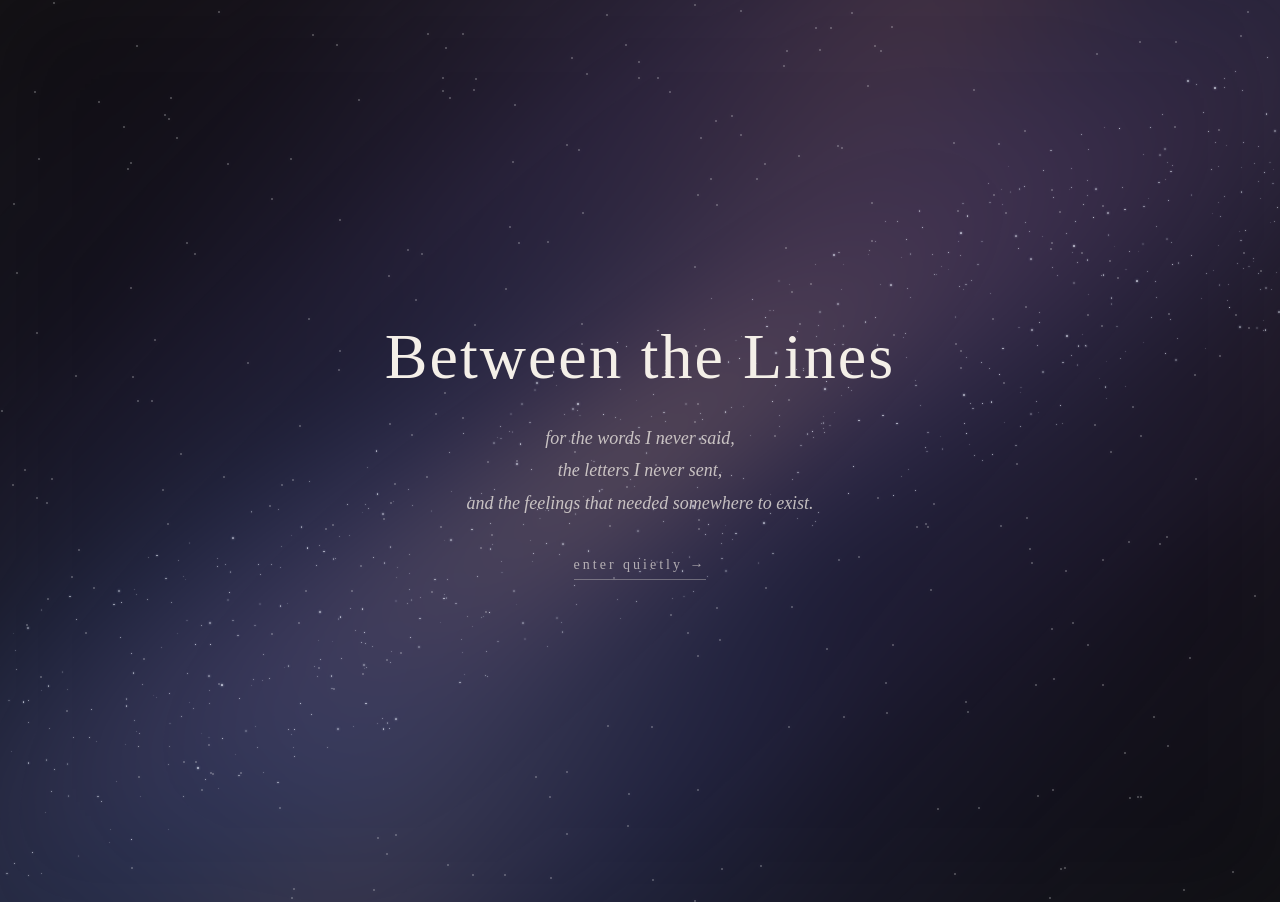
==== index.html @ 860442ff "Add files via upload" ====
<!DOCTYPE html>
<html>
<head>
    <title>Between the Lines</title>
    <link rel="stylesheet" href="style.css">
</head>

<body>

    <div class="stars"></div>
    <div class="galaxy-dust"></div>
    <div class="nebula"></div>
    <div class="glint-stars"></div>


    <h1>Between the Lines</h1>

    <p>
    for the words I never said,<br>
    the letters I never sent,<br>
    and the feelings that needed somewhere to exist.
</p>

<a href="archive.html" class="enter-link">enter quietly →</a>

<script src="script.js"></script>

</body>
</html>
---- style.css ----
body {
    background-color: #111111;
    color: #f4efe8;
    font-family: Georgia, serif;

    margin: 0;
    min-height: 100vh;
    overflow: hidden;

    display: flex;
    flex-direction: column;
    justify-content: center;
    align-items: center;

    text-align: center;
}h1 {
    font-size: 64px;
    font-weight: 400;
    letter-spacing: 2px;
    margin: 0 0 28px 0;
}

p {
    font-size: 18px;
    line-height: 1.8;
    font-style: italic;
    opacity: 0.75;
    margin: 0;
}

.enter-link {
    display: inline-block;
    margin-top: 38px;

    color: #f4efe8;
    text-decoration: none;

    font-size: 14px;
    font-style: normal;
    letter-spacing: 3px;

    opacity: 0.65;

    border-bottom: 1px solid rgba(244, 239, 232, 0.5);
    padding-bottom: 6px;

    transition: all 0.4s ease;
}

.enter-link:hover {
    opacity: 1;
    letter-spacing: 4px;
}
.star {
    position: absolute;
    width: 2px;
    height: 2px;

    background: white;
    border-radius: 50%;

    opacity: 0.25;

    box-shadow:
        0 0 4px white,
        0 0 8px rgba(180, 200, 255, 0.8);

    animation: twinkle 2.5s ease-in-out infinite;
}

.star {
    position: absolute;

    width: 2px;
    height: 2px;

    background: #ffffff;
    border-radius: 50%;

    box-shadow: 0 0 6px rgba(255, 255, 255, 0.8);

    opacity: 0.3;

    animation: twinkle 5s infinite ease-in-out;
}

@keyframes twinkle {
    0%, 100% {
        opacity: 0.15;
        transform: scale(0.6);
    }

    50% {
        opacity: 1;
        transform: scale(2.2);
        box-shadow:
            0 0 6px white,
            0 0 14px rgba(190, 210, 255, 1),
            0 0 24px rgba(140, 160, 255, 0.6);
    }
}
@keyframes drift {
    0% {
        transform: translate(0, 0) scale(1);
    }

    100% {
        transform: translate(-15px, -10px) scale(1.03);
    }
}
body::before {
    content: "";
    position: fixed;
    inset: 0;

    background: rgba(0, 0, 0, 0.38);

    pointer-events: none;
    z-index: 0;

    filter: blur(50px);

    pointer-events: none;
    z-index: -2;

    animation: nebula-drift 25s infinite alternate ease-in-out;
}

@keyframes nebula-drift {
    0% {
        transform: translate(-2%, -1%) scale(1);
    }

    100% {
        transform: translate(2%, 1%) scale(1.08);
    }
}
h1,
p,
.enter-link {
    position: relative;
    z-index: 2;
}
/* GALAXY / NEBULA */

.nebula {
    position: fixed;
    inset: -30%;
    z-index: -2;
    pointer-events: none;

    background:
        radial-gradient(
            ellipse at 35% 65%,
            rgba(71, 91, 160, 0.35) 0%,
            rgba(40, 45, 100, 0.18) 25%,
            transparent 55%
        ),
        radial-gradient(
            ellipse at 65% 35%,
            rgba(120, 70, 130, 0.28) 0%,
            rgba(70, 40, 90, 0.15) 30%,
            transparent 58%
        ),
        linear-gradient(
            135deg,
            transparent 30%,
            rgba(100, 110, 170, 0.16) 43%,
            rgba(190, 150, 160, 0.20) 50%,
            rgba(75, 85, 150, 0.15) 57%,
            transparent 70%
        );

    filter: blur(35px);

    transform: rotate(-12deg) scale(1.15);

    animation: galaxyDrift 30s ease-in-out infinite alternate;
}

@keyframes galaxyDrift {
    0% {
        transform: rotate(-12deg) scale(1.15) translate(-2%, -1%);
    }

    100% {
        transform: rotate(-8deg) scale(1.22) translate(2%, 1%);
    }
}/* BRIGHT GALACTIC BAND */

.nebula::after {
    content: "";
    position: absolute;

    width: 150%;
    height: 32%;

    left: -25%;
    top: 34%;

    background:
        radial-gradient(
            ellipse at center,
            rgba(255, 230, 210, 0.22) 0%,
            rgba(150, 120, 180, 0.18) 18%,
            rgba(70, 90, 160, 0.12) 38%,
            transparent 70%
        );

    transform: rotate(-18deg);

    filter: blur(28px);

    opacity: 0.9;

    box-shadow:
        0 0 80px rgba(100, 120, 200, 0.12),
        0 0 160px rgba(130, 80, 160, 0.10);
}
/* MILKY WAY STAR DUST */

.galaxy-dust {
    position: fixed;
    inset: 0;
    overflow: hidden;
    pointer-events: none;
    z-index: 1;
}

.dust-star {
    position: absolute;
    background: rgba(235, 240, 255, 0.95);
    border-radius: 50%;

    box-shadow:
        0 0 2px rgba(255, 255, 255, 0.8),
        0 0 5px rgba(150, 175, 255, 0.35);
}
/* GALAXY DUST SHIMMER */

.dust-star {
    animation: dustShimmer 4s ease-in-out infinite alternate;
}

@keyframes dustShimmer {
    0% {
        filter: brightness(0.6);
        transform: scale(0.8);
    }

    50% {
        filter: brightness(1.8);
        transform: scale(1.35);
    }

    100% {
        filter: brightness(0.9);
        transform: scale(1);
    }
}
/* CINEMATIC GLINT STARS */

.glint-stars {
    position: fixed;
    inset: 0;
    width: 100%;
    height: 100%;
    pointer-events: none;
    overflow: hidden;
    z-index: 2;
}

.glint {
    position: absolute;
    width: 4px;
    height: 4px;

    background: white;
    border-radius: 50%;

    box-shadow:
        0 0 6px white,
        0 0 14px rgba(255, 255, 255, 0.9),
        0 0 28px rgba(190, 205, 255, 0.7);

    opacity: 0;

    animation-name: cinematicGlint;
    animation-timing-function: ease-in-out;
    animation-iteration-count: infinite;
}

/* horizontal light ray */

.glint::before {
    content: "";
    position: absolute;

    width: 34px;
    height: 1px;

    background: linear-gradient(
        to right,
        transparent,
        rgba(255,255,255,0.9),
        transparent
    );

    left: 50%;
    top: 50%;

    transform: translate(-50%, -50%);
}

/* vertical light ray */

.glint::after {
    content: "";
    position: absolute;

    width: 1px;
    height: 34px;

    background: linear-gradient(
        to bottom,
        transparent,
        rgba(255,255,255,0.9),
        transparent
    );

    left: 50%;
    top: 50%;

    transform: translate(-50%, -50%);
}

@keyframes cinematicGlint {

    0%, 70%, 100% {
        opacity: 0.15;
        transform: scale(0.5);
    }

    82% {
        opacity: 1;
        transform: scale(1.8);
    }

    90% {
        opacity: 0.45;
        transform: scale(0.8);
    }
}

/* =========================================
   ARCHIVE PAGE
========================================= */

.archive-page {
    min-height: 100vh;
    display: block;
    overflow-y: auto;
    padding: 60px 30px 100px;

    background:
        radial-gradient(
            circle at 50% 20%,
            rgba(100, 79, 135, 0.22),
            transparent 35%
        ),
        linear-gradient(
            135deg,
            #08090f,
            #121225 55%,
            #090910
        );

    color: #f4efe8;
}

.archive-container {
    width: min(100%, 1000px);
    margin: 0 auto;
}


/* RETURN LINK */

.back-link {
    display: inline-block;
    margin-bottom: 60px;

    color: rgba(244, 239, 232, 0.55);
    text-decoration: none;

    font-size: 13px;
    letter-spacing: 2px;

    transition: 0.3s ease;
}

.back-link:hover {
    color: #ffffff;
    transform: translateX(-4px);
}


/* ARCHIVE HEADING */

.archive-header {
    text-align: center;
    margin-bottom: 70px;
}

.archive-eyebrow {
    font-size: 11px;
    letter-spacing: 5px;
    margin-bottom: 15px;

    color: rgba(244, 239, 232, 0.45);
}

.archive-header h1 {
    font-size: clamp(50px, 7vw, 80px);
    font-weight: normal;

    margin: 0 0 25px;
}

.archive-intro {
    font-style: italic;
    line-height: 1.8;

    color: rgba(244, 239, 232, 0.6);
}


/* =========================================
   ARCHIVE TILES
========================================= */

.archive-grid {
    display: grid;

    grid-template-columns:
        repeat(2, minmax(0, 1fr));

    gap: 25px;
}


/* INDIVIDUAL TILE */

.archive-card {
    position: relative;

    min-height: 260px;
    padding: 35px;

    display: flex;
    flex-direction: column;

    text-decoration: none;
    color: #f4efe8;

    border:
        1px solid rgba(255, 255, 255, 0.12);

    border-radius: 4px;

    background:
        linear-gradient(
            145deg,
            rgba(255,255,255,0.045),
            rgba(255,255,255,0.01)
        );

    backdrop-filter: blur(8px);

    transition:
        transform 0.4s ease,
        border-color 0.4s ease,
        box-shadow 0.4s ease,
        background 0.4s ease;
}


/* TILE NUMBER */

.card-number {
    font-size: 11px;
    letter-spacing: 3px;

    color: rgba(244, 239, 232, 0.35);

    margin-bottom: 40px;
}


/* TILE TITLE */

.archive-card h2 {
    margin: 0 0 15px;

    font-size: 27px;
    font-weight: normal;

    color: #f4efe8;
}


/* TILE DESCRIPTION */

.archive-card p {
    margin: 0;

    line-height: 1.7;
    font-size: 14px;

    color: rgba(244, 239, 232, 0.5);
}


/* ENTER */

.card-arrow {
    margin-top: auto;
    padding-top: 30px;

    font-size: 11px;
    letter-spacing: 2px;

    color: rgba(244, 239, 232, 0.45);

    transition: 0.3s ease;
}


/* =========================================
   HOVER EFFECT ✨
========================================= */

.archive-card:hover {
    transform: translateY(-6px);

    border-color:
        rgba(210, 195, 255, 0.45);

    background:
        linear-gradient(
            145deg,
            rgba(130, 105, 175, 0.13),
            rgba(255,255,255,0.025)
        );

    box-shadow:
        0 20px 50px rgba(0, 0, 0, 0.35),
        0 0 35px rgba(145, 120, 190, 0.10);
}

.archive-card:hover .card-arrow {
    color: #ffffff;
    transform: translateX(5px);
}


/* =========================================
   PHONE / SMALL SCREEN
========================================= */

@media (max-width: 700px) {

    .archive-page {
        padding: 35px 20px 70px;
    }

    .archive-grid {
        grid-template-columns: 1fr;
    }

    .archive-card {
        min-height: 230px;
    }

}

/* =========================================
   LETTERS I NEVER SENT
========================================= */

.letters-page {
    display: block;
    min-height: 100vh;
    overflow-y: auto;

    padding: 60px 30px 120px;

    background:
        radial-gradient(
            circle at 50% 10%,
            rgba(87, 72, 115, 0.18),
            transparent 35%
        ),
        linear-gradient(
            145deg,
            #08090e,
            #0d0d17 55%,
            #07080c
        );

    color: #f4efe8;
}


/* MAIN CONTAINER */

.letters-container {
    width: min(100%, 900px);
    margin: 0 auto;
}


/* RETURN TO ARCHIVE */

.letters-page .back-link {
    display: inline-block;

    margin-bottom: 80px;

    color: rgba(244, 239, 232, 0.45);
    text-decoration: none;

    font-size: 12px;
    letter-spacing: 2px;

    transition: 0.3s ease;
}

.letters-page .back-link:hover {
    color: #ffffff;
    transform: translateX(-4px);
}


/* =========================================
   HEADER
========================================= */

.letters-header {
    text-align: center;
    margin-bottom: 100px;
}

.letters-eyebrow {
    margin: 0 0 18px;

    font-size: 11px;
    letter-spacing: 5px;

    color: rgba(244, 239, 232, 0.4);
}

.letters-header h1 {
    margin: 0 0 25px;

    font-size: clamp(48px, 7vw, 82px);
    font-weight: normal;

    letter-spacing: -2px;

    color: #f4efe8;
}

.letters-intro {
    margin: 0;

    font-size: 17px;
    line-height: 1.8;
    font-style: italic;

    color: rgba(244, 239, 232, 0.55);
}


/* =========================================
   LETTER LIST
========================================= */

.letters-list {
    width: 100%;
}


/* EACH LETTER */

.letter {
    position: relative;

    padding: 50px 10px 55px;

    border-top:
        1px solid rgba(255, 255, 255, 0.12);

    transition:
        padding-left 0.4s ease,
        background 0.4s ease;
}

.letter:last-child {
    border-bottom:
        1px solid rgba(255, 255, 255, 0.12);
}


/* NUMBER + DATE */

.letter-meta {
    display: flex;
    justify-content: space-between;

    margin-bottom: 25px;

    font-size: 10px;
    letter-spacing: 3px;

    color: rgba(244, 239, 232, 0.32);
}


/* LETTER TITLE */

.letter h2 {
    margin: 0 0 18px;

    font-size: clamp(27px, 4vw, 38px);
    font-weight: normal;

    color: #f4efe8;
}


/* PREVIEW */

.letter-preview {
    max-width: 650px;

    margin: 0;

    font-size: 15px;
    line-height: 1.9;

    font-style: italic;

    color: rgba(244, 239, 232, 0.52);
}


/* READ BUTTON */

.read-letter {
    margin-top: 30px;
    padding: 0;

    border: none;
    background: none;

    color: rgba(244, 239, 232, 0.45);

    font-family: Georgia, serif;
    font-size: 11px;
    letter-spacing: 2px;

    cursor: pointer;

    transition:
        color 0.3s ease,
        transform 0.3s ease;
}


/* =========================================
   HOVER
========================================= */

.letter:hover {
    padding-left: 25px;

    background:
        linear-gradient(
            90deg,
            rgba(118, 95, 155, 0.06),
            transparent 65%
        );
}

.letter:hover .read-letter {
    color: #ffffff;
    transform: translateX(6px);
}


/* =========================================
   MOBILE
========================================= */

@media (max-width: 700px) {

    .letters-page {
        padding: 35px 22px 80px;
    }

    .letters-header {
        margin-bottom: 65px;
    }

    .letters-header h1 {
        letter-spacing: -1px;
    }

    .letter {
        padding: 40px 5px;
    }

    .letter:hover {
        padding-left: 12px;
    }
}

/* =========================================
   FULL LETTER OVERLAY
========================================= */

.letter-overlay {
    position: fixed;
    inset: 0;
    z-index: 1000;

    overflow-y: auto;

    background:
        radial-gradient(
            circle at 50% 20%,
            rgba(86, 69, 115, 0.18),
            transparent 40%
        ),
        rgba(6, 7, 12, 0.98);

    opacity: 0;
    visibility: hidden;
    pointer-events: none;
    display: none;

    transition:
        opacity 0.7s ease,
        visibility 0.7s ease;
}


/* WHEN THE LETTER IS OPEN */

.letter-overlay.open {
    display: block;
    opacity: 1;
    visibility: visible;
    pointer-events: auto;
}


/* LETTER ITSELF */

.letter-full {
    width: min(100% - 50px, 720px);
    margin: 0 auto;

    padding: 70px 0 120px;

    opacity: 0;
    transform: translateY(30px);

    transition:
        opacity 0.8s ease 0.15s,
        transform 0.8s ease 0.15s;
}


/* GENTLY RISE INTO VIEW */

.letter-overlay.open .letter-full {
    opacity: 1;
    transform: translateY(0);
}


/* CLOSE */

.close-letter {
    border: none;
    background: none;
    padding: 0;

    margin-bottom: 90px;

    color: rgba(244, 239, 232, 0.45);

    font-family: Georgia, serif;
    font-size: 11px;
    letter-spacing: 2px;

    cursor: pointer;

    transition: 0.3s ease;
}

.close-letter:hover {
    color: #ffffff;
    transform: translateX(-4px);
}


/* NUMBER + DATE */

.full-letter-meta {
    display: flex;
    justify-content: space-between;

    margin-bottom: 35px;

    font-size: 10px;
    letter-spacing: 3px;

    color: rgba(244, 239, 232, 0.35);
}


/* LETTER TITLE */

.letter-full h2 {
    margin: 0 0 70px;

    font-size: clamp(36px, 6vw, 58px);
    font-weight: normal;
    line-height: 1.15;

    color: #f4efe8;
}


/* ACTUAL WRITING */

.letter-body {
    max-width: 620px;

    font-size: 18px;
    line-height: 2;

    color: rgba(244, 239, 232, 0.76);
}

.letter-body p {
    margin: 0 0 32px;
}


/* MOBILE */

@media (max-width: 700px) {

    .letter-full {
        width: calc(100% - 40px);
        padding-top: 40px;
    }

    .close-letter {
        margin-bottom: 60px;
    }

    .letter-full h2 {
        margin-bottom: 50px;
    }

    .letter-body {
        font-size: 16px;
    }
}
/* ==========================================
   THINGS I COULDN'T SAY
   ========================================== */

.unsaid-page {
    margin: 0;
    min-height: 100vh;

    background:
        radial-gradient(
            circle at 50% 15%,
            rgba(75, 63, 98, 0.14),
            transparent 38%
        ),
        #06070c;

    color: #f4efe8;
    font-family: Georgia, "Times New Roman", serif;
}

.unsaid-container {
    width: min(1100px, calc(100% - 60px));
    margin: 0 auto;
    padding: 80px 0 140px;
}


/* RETURN */

.unsaid-return {
    display: inline-block;

    color: rgba(244, 239, 232, 0.45);

    font-size: 12px;
    letter-spacing: 2px;
    text-decoration: none;

    transition: 0.3s ease;
}

.unsaid-return:hover {
    color: #f4efe8;
    transform: translateX(-4px);
}


/* HEADER */

.unsaid-header {
    text-align: center;
    padding: 100px 20px 110px;
}

.unsaid-eyebrow {
    margin-bottom: 28px;

    color: rgba(244, 239, 232, 0.28);

    font-size: 11px;
    font-style: italic;

    letter-spacing: 7px;
}

.unsaid-header h1 {
    margin: 0;

    color: #f4efe8;

    font-size: clamp(50px, 7vw, 86px);
    font-weight: 500;
    line-height: 1.05;
}

.unsaid-intro {
    margin-top: 35px;

    color: rgba(244, 239, 232, 0.45);

    font-size: 18px;
    font-style: italic;
    line-height: 1.7;
}


/* CONFESSION GRID */

.unsaid-grid {
    display: grid;
    grid-template-columns: repeat(2, 1fr);

    gap: 22px;
}


/* INDIVIDUAL TILE */

.unsaid-card {
    position: relative;

    min-height: 300px;

    padding: 45px 50px;

    border: 1px solid rgba(244, 239, 232, 0.12);

    background:
        linear-gradient(
            145deg,
            rgba(255, 255, 255, 0.025),
            rgba(255, 255, 255, 0.005)
        );

    display: flex;
    flex-direction: column;
    align-items: center;
    justify-content: center;

    text-align: center;

    transition:
        transform 0.5s ease,
        border-color 0.5s ease,
        background 0.5s ease;
}

.unsaid-card:hover {
    transform: translateY(-7px);

    border-color: rgba(244, 239, 232, 0.3);

    background:
        linear-gradient(
            145deg,
            rgba(90, 74, 120, 0.11),
            rgba(255, 255, 255, 0.015)
        );
}


/* NUMBER */

.unsaid-number {
    position: absolute;

    top: 30px;
    left: 35px;

    color: rgba(244, 239, 232, 0.25);

    font-size: 10px;

    letter-spacing: 5px;
}


/* TITLE */

.unsaid-card h2 {
    margin: 10px 0 20px;

    color: #f4efe8;

    font-size: 27px;
    font-weight: 500;
}


/* PREVIEW */

.unsaid-card p {
    max-width: 330px;

    margin: 0;

    color: rgba(244, 239, 232, 0.42);

    font-size: 15px;
    font-style: italic;

    line-height: 1.8;
}


/* UNCOVER BUTTON */

.unsaid-open {
    margin-top: 40px;

    padding: 0;

    border: none;
    background: none;

    color: rgba(244, 239, 232, 0.45);

    font-family: Georgia, serif;
    font-size: 11px;

    letter-spacing: 3px;

    cursor: pointer;

    transition: 0.3s ease;
}

.unsaid-card:hover .unsaid-open {
    color: rgba(244, 239, 232, 0.9);
}


/* MOBILE */

@media (max-width: 750px) {

    .unsaid-grid {
        grid-template-columns: 1fr;
    }

    .unsaid-container {
        width: min(100% - 30px, 1100px);
    }

    .unsaid-card {
        min-height: 260px;
        padding: 40px 30px;
    }

}/* =========================================
   UNSAID THOUGHT REVEAL
   ========================================= */

.thought-overlay {
    position: fixed;
    inset: 0;
    z-index: 2000;

    overflow-y: auto;

    background:
        radial-gradient(
            circle at 50% 25%,
            rgba(86, 69, 115, 0.18),
            transparent 42%
        ),
        rgba(5, 6, 11, 0.98);

    opacity: 0;
    visibility: hidden;

    transition:
        opacity 0.7s ease,
        visibility 0.7s ease;
}


/* WHEN OPEN */

.thought-overlay.open {
    opacity: 1;
    visibility: visible;
}


/* THOUGHT CONTENT */

.thought-full {
    width: min(90%, 760px);
    min-height: 100vh;

    margin: 0 auto;
    padding: 90px 30px 120px;

    display: flex;
    flex-direction: column;
    justify-content: center;

    text-align: center;

    opacity: 0;
    transform: translateY(25px);

    transition:
        opacity 0.8s ease 0.15s,
        transform 0.8s ease 0.15s;
}

.thought-overlay.open .thought-full {
    opacity: 1;
    transform: translateY(0);
}


/* CLOSE BUTTON */

.thought-close {
    border: none;
    background: none;

    color: rgba(244, 239, 232, 0.5);

    font-family: Georgia, serif;
    font-size: 12px;
    letter-spacing: 2px;

    cursor: pointer;

    margin-bottom: 80px;

    transition: 0.3s ease;
}

.thought-close:hover {
    color: rgba(244, 239, 232, 1);
    transform: translateY(-2px);
}


/* NUMBER */

.thought-number {
    color: rgba(244, 239, 232, 0.35);

    font-size: 11px;
    letter-spacing: 7px;

    margin-bottom: 30px;
}


/* TITLE */

.thought-full h2 {
    color: #f4efe8;

    font-family: Georgia, serif;
    font-size: clamp(38px, 6vw, 70px);
    font-weight: normal;

    margin: 0 0 65px;
}


/* BODY */

.thought-body {
    max-width: 620px;
    margin: 0 auto;
}

.thought-body p {
    color: rgba(244, 239, 232, 0.62);

    font-family: Georgia, serif;
    font-size: 19px;
    font-style: italic;

    line-height: 1.9;

    margin: 0 0 35px;
}

.thought-body p:first-child {
    color: rgba(244, 239, 232, 0.9);
    font-size: 23px;
}
/* ========================================
   HOW I SEE HER
======================================== */

.her-page {
    min-height: 100vh;
    background:
        radial-gradient(
            circle at 70% 20%,
            rgba(79, 60, 110, 0.10),
            transparent 35%
        ),
        #080910;

    color: #eee9df;
}

.her-container {
    width: min(92%, 1250px);
    margin: 0 auto;
    padding: 55px 0 110px;
}


/* HEADER */

.her-header {
    position: relative;
    text-align: center;
    margin-bottom: 65px;
}

.her-header .back-link {
    position: absolute;
    z-index: 100;
    left: 0;
    top: 5px;

    color: #aaa4ad;
    text-decoration: none;

    font-size: 13px;
    letter-spacing: 3px;

    transition: color 0.3s ease;
}

.her-header .back-link:hover {
    color: #eee9df;
}

.section-number {
    margin-bottom: 14px;

    color: #918a99;

    font-size: 12px;
    letter-spacing: 5px;
}

.her-header h1 {
    margin: 0;

    font-family: Georgia, "Times New Roman", serif;
    font-size: clamp(42px, 5vw, 67px);
    font-weight: 400;
}

.her-intro {
    margin-top: 18px;

    color: #85808a;

    font-family: Georgia, "Times New Roman", serif;
    font-size: 17px;
    font-style: italic;

    line-height: 1.7;
}


/* GRID */

.her-grid {
    display: grid;
    grid-template-columns: repeat(3, 1fr);
    gap: 24px;
    align-items: stretch;
}


/* CARD */

.her-card {
    position: relative;

    min-height: 360px;
    padding: 34px;

    display: flex;
    flex-direction: column;
    justify-content: space-between;

    border: 1px solid rgba(220, 210, 230, 0.15);

    background:
        linear-gradient(
            145deg,
            rgba(255,255,255,0.025),
            rgba(100,75,130,0.025)
        );

    transition:
        transform 0.45s ease,
        border-color 0.45s ease,
        background 0.45s ease;
}

.her-card:hover {
    transform: translateY(-5px);

    border-color: rgba(174, 148, 205, 0.48);

    background:
        linear-gradient(
            145deg,
            rgba(255,255,255,0.035),
            rgba(110,82,145,0.08)
        );
}

.her-number {
    color: #77717d;

    font-size: 11px;
    letter-spacing: 5px;
}


/* CARD TEXT */

.her-card-content {
    margin: auto 0;
    text-align: center;
}

.her-card h2 {
    margin: 0 0 17px;

    font-family: Georgia, "Times New Roman", serif;
    font-size: clamp(25px, 2.3vw, 34px);
    font-weight: 400;

    color: #eee9df;
}

.her-card-content p {
    margin: 0 auto;
    max-width: 360px;

    color: #77727c;

    font-family: Georgia, "Times New Roman", serif;
    font-size: 16px;
    font-style: italic;

    line-height: 1.7;
}


/* ENTER BUTTON */

.her-open {
    align-self: center;

    border: none;
    background: transparent;

    color: #aaa4ad;

    font-family: inherit;
    font-size: 12px;
    letter-spacing: 4px;

    cursor: pointer;

    transition:
        color 0.3s ease,
        letter-spacing 0.3s ease;
}

.her-open:hover {
    color: #eee9df;
    letter-spacing: 5px;
}


/* TABLET */

@media (max-width: 1050px) and (min-width: 751px) {

    .her-grid {
        grid-template-columns: repeat(2, 1fr);
    }

}

/* MOBILE */

@media (max-width: 750px) {

    .her-container {
        width: min(90%, 600px);
        padding-top: 35px;
    }

    .her-header {
        padding-top: 45px;
    }

    .her-header .back-link {
        top: 0;
        position: absolute;
        z-index: 100;
    }

    .her-grid {
        grid-template-columns: 1fr;
    }

    .her-card {
        min-height: 300px;
        padding: 34px 27px;
    }

}
/* ========================================
   HOW I SEE HER — PAGE SCROLL FIX
======================================== */

html {
    height: auto;
    min-height: 100%;
}

body.her-page {
    height: auto;
    min-height: 100vh;
    overflow-x: hidden;
    overflow-y: auto;
}
/* QUIET NOTE */

.her-quote {
    min-height: 360px;

    display: flex;
    flex-direction: column;
    align-items: center;
    justify-content: center;

    text-align: center;
}

.her-quote p {
    margin: 0;

    color: #77727c;

    font-family: Georgia, "Times New Roman", serif;
    font-size: 15px;
    font-style: italic;

    line-height: 1.9;
    letter-spacing: 2px;
}

.her-quote span {
    display: block;

    width: 28px;
    height: 1px;

    margin-top: 28px;

    background: rgba(238, 233, 223, 0.35);
}
/* ========================================
   HER PRESENCE — IMAGE TILE
======================================== */

.her-presence-card {
    background-image:
        linear-gradient(
            to bottom,
            rgba(6, 7, 12, 0.08) 0%,
            rgba(6, 7, 12, 0.18) 45%,
            rgba(6, 7, 12, 0.92) 100%
        ),
        url("images/her-presence.png");

    background-size: cover;
    background-position: center;
    background-repeat: no-repeat;

    overflow: hidden;
}
.her-presence-card .her-card-content {
    margin-top: auto;
    margin-bottom: 24px;
    text-align: left;
}

.her-presence-card .her-card-content p {
    margin-left: 0;
}

.her-presence-card .her-open {
    align-self: flex-start;
}
/* ========================================
   HOW I SEE HER — READING OVERLAY
======================================== */

.her-piece-overlay {
    position: fixed;
    inset: 0;
    z-index: 2000;

    overflow-y: auto;

    background:
        radial-gradient(
            circle at 50% 15%,
            rgba(82, 65, 105, 0.12),
            transparent 35%
        ),
        rgba(5, 6, 10, 0.985);

    opacity: 0;
    visibility: hidden;

    transition:
        opacity 0.7s ease,
        visibility 0.7s ease;
}


/* THIS MAKES THE OVERLAY APPEAR */

.her-piece-overlay.open {
    opacity: 1;
    visibility: visible;
}


/* READING AREA */

.her-piece {
    width: min(88%, 760px);
    margin: 0 auto;
    padding: 70px 0 150px;

    opacity: 0;
    transform: translateY(25px);

    transition:
        opacity 0.8s ease 0.15s,
        transform 0.8s ease 0.15s;
}


/* FADE CONTENT IN */

.her-piece-overlay.open .her-piece {
    opacity: 1;
    transform: translateY(0);
}


/* RETURN BUTTON */

.her-piece-close {
    border: none;
    background: transparent;
    padding: 0;

    color: #918b96;

    font-family: inherit;
    font-size: 12px;
    letter-spacing: 3px;

    cursor: pointer;

    transition: color 0.3s ease;
}

.her-piece-close:hover {
    color: #eee9df;
}


/* HEADER */

.her-piece-header {
    text-align: center;
    padding: 110px 0 150px;
}

.her-piece-number {
    color: #77717d;
    font-size: 11px;
    letter-spacing: 6px;
}

.her-piece-header h1 {
    margin: 24px 0 12px;

    color: #eee9df;

    font-family: Georgia, "Times New Roman", serif;
    font-size: clamp(48px, 7vw, 76px);
    font-weight: 400;
}

.her-piece-header p {
    margin: 0;

    color: #77717d;

    font-family: Georgia, "Times New Roman", serif;
    font-size: 17px;
    font-style: italic;
}


/* ========================================
   HER PRESENCE — WRITING
======================================== */

.presence-writing {
    text-align: center;
}

.presence-small {
    max-width: 480px;
    margin: 0 auto 130px;

    color: #77727c;

    font-family: Georgia, "Times New Roman", serif;
    font-size: 16px;
    font-style: italic;

    line-height: 2;
}

.presence-main {
    max-width: 600px;
    margin: 0 auto 150px;

    color: #c8c2ba;

    font-family: Georgia, "Times New Roman", serif;
    font-size: clamp(20px, 2.5vw, 27px);

    line-height: 1.8;
}

.presence-emphasis {
    margin: 190px auto;

    color: #eee9df;

    font-family: Georgia, "Times New Roman", serif;
    font-size: clamp(37px, 5vw, 58px);
    font-style: italic;

    line-height: 1.35;
}

.presence-final {
    margin: 210px auto 40px;

    color: #eee9df;

    font-family: Georgia, "Times New Roman", serif;
    font-size: clamp(50px, 7vw, 82px);
    font-style: italic;
}

.presence-ending {
    margin: 0 auto 120px;

    color: #77727c;

    font-family: Georgia, "Times New Roman", serif;
    font-size: 15px;
    font-style: italic;
    letter-spacing: 2px;
}
/* ========================================
   THE LITTLE THINGS — IMAGE TILE
======================================== */

.little-things-card {
    background-image:
        linear-gradient(
            to bottom,
            rgba(6, 7, 12, 0.05) 0%,
            rgba(6, 7, 12, 0.18) 42%,
            rgba(6, 7, 12, 0.94) 100%
        ),
        url("images/little-things.png");

    background-size: cover;
    background-position: center;
    background-repeat: no-repeat;

    overflow: hidden;
}


/* Move the text toward the bottom like Her Presence */

.little-things-card .her-card-content {
    margin-top: auto;
    margin-bottom: 24px;
    text-align: left;
}

.little-things-card .her-card-content p {
    margin-left: 0;
}

.little-things-card .her-open {
    align-self: flex-start;
}
/* ========================================
   002 — THE LITTLE THINGS
======================================== */

.little-things-header {
    text-align: center;
    padding: 100px 0 80px;
}

.little-things-header h1 {
    margin: 24px 0 12px;

    color: #eee9df;

    font-family: Georgia, "Times New Roman", serif;
    font-size: clamp(48px, 7vw, 76px);
    font-weight: 400;
}

.little-things-header > p {
    margin: 0;

    color: #77717d;

    font-family: Georgia, "Times New Roman", serif;
    font-size: 17px;
    font-style: italic;
}


/* PHOTO */

.little-things-photo {
    position: relative;

    width: min(100%, 620px);
    height: 360px;

    margin: 75px auto 0;

    overflow: hidden;

    border: 1px solid rgba(238, 233, 223, 0.12);
}

.little-things-photo img {
    width: 100%;
    height: 100%;

    display: block;

    object-fit: cover;
    object-position: center;

    filter: brightness(0.72);
}

.little-things-photo::after {
    content: "";

    position: absolute;
    inset: 0;

    background:
        linear-gradient(
            to bottom,
            transparent 50%,
            rgba(7, 8, 13, 0.65) 100%
        );

    pointer-events: none;
}


/* FRAGMENTS */

.little-things-list {
    width: min(100%, 720px);
    margin: 0 auto;
    padding: 80px 0 140px;
}

.little-fragment {
    position: relative;

    width: min(82%, 480px);

    margin-bottom: 150px;

    padding-left: 28px;

    border-left: 1px solid rgba(238, 233, 223, 0.15);
}

.little-left {
    margin-right: auto;
}

.little-right {
    margin-left: auto;

    padding-left: 0;
    padding-right: 28px;

    border-left: none;
    border-right: 1px solid rgba(238, 233, 223, 0.15);

    text-align: right;
}


.little-number {
    display: block;

    margin-bottom: 18px;

    color: #67616c;

    font-size: 10px;
    letter-spacing: 5px;
}


.little-fragment h2 {
    margin: 0 0 16px;

    color: #e9e3da;

    font-family: Georgia, "Times New Roman", serif;
    font-size: clamp(25px, 3vw, 35px);
    font-weight: 400;
    font-style: italic;

    line-height: 1.3;
}


.little-fragment p {
    margin: 0;

    color: #817b84;

    font-family: Georgia, "Times New Roman", serif;
    font-size: 15px;

    line-height: 1.9;
}


/* ENDING */

.little-things-ending {
    padding: 130px 0 100px;

    text-align: center;
}

.little-things-ending > span {
    display: block;

    margin-bottom: 70px;

    color: #68626d;

    font-size: 11px;
}

.little-things-ending > p {
    margin: 0 auto 55px;

    color: #918a93;

    font-family: Georgia, "Times New Roman", serif;
    font-size: 18px;
    font-style: italic;

    line-height: 1.9;
}

.little-things-ending .little-ending-small {
    margin-bottom: 90px;

    color: #65606a;

    font-size: 14px;

    letter-spacing: 1px;
}

.little-things-ending h2 {
    margin: 0;

    color: #eee9df;

    font-family: Georgia, "Times New Roman", serif;
    font-size: clamp(38px, 5vw, 58px);
    font-weight: 400;
    font-style: italic;

    line-height: 1.4;
}


/* MOBILE */

@media (max-width: 750px) {

    .little-things-photo {
        height: 300px;
    }

    .little-fragment {
        width: 90%;
        margin-bottom: 110px;
    }

    .little-right {
        margin-left: auto;
    }

}
/* ========================================
   THE KIND OF PERSON SHE IS — IMAGE TILE
======================================== */

.kind-person-card {
    background-image:
        linear-gradient(
            to bottom,
            rgba(6, 7, 12, 0.05) 0%,
            rgba(6, 7, 12, 0.18) 42%,
            rgba(6, 7, 12, 0.94) 100%
        ),
        url("images/kind-of-person.png");

    background-size: cover;
    background-position: center;
    background-repeat: no-repeat;

    overflow: hidden;
}

.kind-person-card .her-card-content {
    margin-top: auto;
    margin-bottom: 24px;
    text-align: left;
}

.kind-person-card .her-card-content p {
    margin-left: 0;
}

.kind-person-card .her-open {
    align-self: flex-start;
}

/* ========================================
   003 — THE KIND OF PERSON SHE IS
   CHARACTER PORTRAIT
======================================== */


/* HEADER */

.portrait-header {
    padding: 100px 0 110px;
    text-align: center;
}

.portrait-eyebrow {
    margin: 22px 0 28px;

    color: #625d67;

    font-family: Georgia, "Times New Roman", serif;
    font-size: 12px;
    font-style: italic;

    letter-spacing: 3px;
}

.portrait-header h1 {
    margin: 0;

    color: #eee9df;

    font-family: Georgia, "Times New Roman", serif;
    font-size: clamp(48px, 7vw, 78px);
    font-weight: 400;

    line-height: 1.05;
}

.portrait-subtitle {
    margin: 30px 0 0;

    color: #77717d;

    font-family: Georgia, "Times New Roman", serif;
    font-size: 16px;
    font-style: italic;

    letter-spacing: 1px;
}


/* IMAGE */

.portrait-image {
    position: relative;

    width: min(100%, 720px);
    height: 480px;

    margin: 0 auto 170px;

    overflow: hidden;

    border: 1px solid rgba(238, 233, 223, 0.12);
}

.portrait-image img {
    width: 100%;
    height: 100%;

    display: block;

    object-fit: cover;
    object-position: center;

    filter:
        brightness(0.68)
        contrast(1.05);
}

.portrait-image::after {
    content: "";

    position: absolute;
    inset: 0;

    background:
        linear-gradient(
            to bottom,
            transparent 40%,
            rgba(7, 8, 13, 0.82) 100%
        );

    pointer-events: none;
}

.portrait-image-caption {
    position: absolute;

    left: 35px;
    right: 35px;
    bottom: 28px;

    z-index: 2;

    display: flex;
    align-items: flex-end;
    justify-content: space-between;

    gap: 30px;
}

.portrait-image-caption span {
    color: #77717d;

    font-size: 10px;
    letter-spacing: 4px;
}

.portrait-image-caption p {
    margin: 0;

    color: #aaa3a6;

    font-family: Georgia, "Times New Roman", serif;
    font-size: 12px;
    font-style: italic;

    line-height: 1.7;
    text-align: right;
}


/* OPENING */

.portrait-opening {
    width: min(100%, 560px);

    margin: 0 auto 220px;

    text-align: center;
}

.portrait-opening p {
    margin: 0 0 32px;

    color: #8e8790;

    font-family: Georgia, "Times New Roman", serif;
    font-size: 18px;

    line-height: 2;
}

.portrait-opening p:last-child {
    color: #c4bdb6;
    font-size: 23px;
    font-style: italic;
}


/* ========================================
   CHARACTER TRAITS
======================================== */

.portrait-trait {
    width: min(78%, 570px);

    margin-bottom: 230px;
}

.portrait-left {
    margin-right: auto;
}

.portrait-right {
    margin-left: auto;
    text-align: right;
}

.portrait-index {
    display: block;

    margin-bottom: 25px;

    color: #5f5a64;

    font-size: 9px;
    letter-spacing: 5px;
}

.portrait-trait h2 {
    margin: 0;

    color: #eee9df;

    font-family: Georgia, "Times New Roman", serif;
    font-size: clamp(48px, 6vw, 76px);
    font-weight: 400;
    font-style: italic;

    line-height: 1;
}

.portrait-line {
    width: 42px;
    height: 1px;

    margin: 35px 0;

    background: rgba(238, 233, 223, 0.25);
}

.portrait-right .portrait-line {
    margin-left: auto;
}

.portrait-trait > p {
    margin: 0;

    color: #b5aeb0;

    font-family: Georgia, "Times New Roman", serif;
    font-size: 19px;

    line-height: 1.8;
}

.portrait-trait .portrait-whisper {
    margin-top: 28px;

    color: #6f6973;

    font-size: 14px;
    font-style: italic;

    line-height: 1.9;
}


/* PAUSE */

.portrait-pause {
    padding: 80px 0 260px;

    text-align: center;
}

.portrait-pause span {
    display: block;

    margin-bottom: 65px;

    color: #625d67;

    font-size: 11px;
}

.portrait-pause p {
    margin: 0;

    color: #938c94;

    font-family: Georgia, "Times New Roman", serif;
    font-size: 19px;
    font-style: italic;

    line-height: 1.8;
}


/* ========================================
   ENDING
======================================== */

.portrait-ending {
    width: min(100%, 680px);

    margin: 0 auto;

    padding: 80px 0 190px;

    text-align: center;
}

.portrait-ending-small {
    margin: 0 auto 45px;

    color: #716b74;

    font-family: Georgia, "Times New Roman", serif;
    font-size: 15px;
    font-style: italic;

    line-height: 1.9;
}

.portrait-ending-thought {
    max-width: 540px;

    margin: 120px auto;

    color: #aaa3a6;

    font-family: Georgia, "Times New Roman", serif;
    font-size: 22px;

    line-height: 1.9;
}

.portrait-ending-line {
    width: 1px;
    height: 90px;

    margin: 0 auto 90px;

    background:
        linear-gradient(
            to bottom,
            transparent,
            rgba(238, 233, 223, 0.35)
        );
}

.portrait-ending h2 {
    margin: 0;

    color: #f0ebe2;

    font-family: Georgia, "Times New Roman", serif;
    font-size: clamp(58px, 8vw, 96px);
    font-weight: 400;
    font-style: italic;

    line-height: 1.05;
}

.portrait-last {
    margin: 60px 0 0;

    color: #77717d;

    font-family: Georgia, "Times New Roman", serif;
    font-size: 15px;
    font-style: italic;

    line-height: 1.9;

    letter-spacing: 1px;
}


/* TINY FOOTER */

.portrait-footer {
    padding-top: 70px;

    border-top: 1px solid rgba(238, 233, 223, 0.08);

    display: flex;
    justify-content: space-between;

    color: #48444c;

    font-size: 8px;
    letter-spacing: 4px;
}


/* MOBILE */

@media (max-width: 750px) {

    .portrait-image {
        height: 390px;
        margin-bottom: 120px;
    }

    .portrait-image-caption {
        left: 20px;
        right: 20px;
    }

    .portrait-trait {
        width: 90%;
        margin-bottom: 160px;
    }

    .portrait-trait h2 {
        font-size: 46px;
    }

    .portrait-opening {
        margin-bottom: 160px;
    }

    .portrait-pause {
        padding-bottom: 180px;
    }

}
/* ========================================
   HER PRESENCE — INSIDE IMAGE
======================================== */

.presence-inside-image {
    position: relative;

    width: min(100%, 680px);
    height: 460px;

    margin: -60px auto 150px;

    overflow: hidden;

    border: 1px solid rgba(238, 233, 223, 0.12);
}


.presence-inside-image img {
    width: 100%;
    height: 100%;

    display: block;

    object-fit: cover;
    object-position: center;

    filter:
        brightness(0.68)
        contrast(1.05);
}


/* DARK FADE OVER IMAGE */

.presence-inside-image::after {
    content: "";

    position: absolute;
    inset: 0;

    background:
        linear-gradient(
            to bottom,
            transparent 45%,
            rgba(7, 8, 13, 0.82) 100%
        );

    pointer-events: none;
}


/* LITTLE CAPTION */

.presence-image-caption {
    position: absolute;

    left: 32px;
    right: 32px;
    bottom: 28px;

    z-index: 2;

    display: flex;
    justify-content: space-between;
    align-items: flex-end;

    gap: 30px;
}


.presence-image-caption span {
    color: #77717d;

    font-size: 10px;
    letter-spacing: 4px;
}


.presence-image-caption p {
    margin: 0;

    color: #aaa3a6;

    font-family: Georgia, "Times New Roman", serif;
    font-size: 12px;
    font-style: italic;

    line-height: 1.7;
    text-align: right;
}


/* MOBILE */

@media (max-width: 750px) {

    .presence-inside-image {
        height: 380px;
        margin-bottom: 110px;
    }

    .presence-image-caption {
        left: 20px;
        right: 20px;
    }

}
/* ========================================
   HER PRESENCE — IMAGE SIZE
======================================== */

.presence-photo {
    position: relative;
    width: min(100%, 620px);
    height: 360px;
    margin: 75px auto 150px;
    overflow: hidden;
    border: 1px solid rgba(238, 233, 223, 0.12);
}

.presence-photo img {
    display: block;
    width: 100%;
    height: 100%;
    object-fit: cover;
    object-position: center;
    filter: brightness(0.72);
}

@media (max-width: 750px) {
    .presence-photo {
        height: 300px;
    }
}
/* ========================================
   004 — WHAT I WISH FOR HER
======================================== */

.wish-piece {
    width: min(88%, 900px);
}


/* HEADER */

.wish-header {
    padding: 110px 0 190px;
    text-align: center;
}

.wish-eyebrow {
    margin: 25px 0 35px;

    color: #5f5963;

    font-family: Georgia, "Times New Roman", serif;
    font-size: 11px;
    font-style: italic;

    letter-spacing: 4px;
}

.wish-header h1 {
    margin: 0;

    color: #eee9df;

    font-family: Georgia, "Times New Roman", serif;
    font-size: clamp(55px, 8vw, 92px);
    font-weight: 400;

    line-height: 1;
}

.wish-subtitle {
    margin: 35px 0 0;

    color: #77717d;

    font-family: Georgia, "Times New Roman", serif;
    font-size: 16px;
    font-style: italic;
}


/* OPENING */

.wish-opening {
    width: min(100%, 570px);

    margin: 0 auto 260px;

    text-align: center;
}

.wish-opening > p:first-child {
    color: #e7e0d8;

    font-family: Georgia, "Times New Roman", serif;
    font-size: clamp(30px, 4vw, 45px);
    font-style: italic;

    line-height: 1.5;
}

.wish-opening > span {
    display: block;

    width: 1px;
    height: 70px;

    margin: 65px auto;

    background: rgba(238, 233, 223, 0.2);
}

.wish-opening-small {
    color: #68626d !important;

    font-size: 14px !important;

    line-height: 2;
}

.wish-opening > p:last-child {
    margin-top: 70px;

    color: #aaa3a6;

    font-family: Georgia, "Times New Roman", serif;
    font-size: 18px;

    line-height: 2;
}


/* CHAPTERS */

.wish-chapter {
    width: min(78%, 570px);

    margin-bottom: 250px;
}

.wish-left {
    margin-right: auto;
}

.wish-right {
    margin-left: auto;

    text-align: right;
}

.wish-number {
    display: block;

    margin-bottom: 22px;

    color: #504b54;

    font-size: 9px;
    letter-spacing: 5px;
}

.wish-label {
    margin: 0 0 20px;

    color: #6c6670;

    font-size: 9px;

    letter-spacing: 5px;
}

.wish-chapter h2 {
    margin: 0 0 45px;

    color: #eee9df;

    font-family: Georgia, "Times New Roman", serif;
    font-size: clamp(48px, 6vw, 75px);
    font-weight: 400;
    font-style: italic;

    line-height: 1.05;
}

.wish-chapter > p:not(.wish-label):not(.wish-soft) {
    color: #b5aeb0;

    font-family: Georgia, "Times New Roman", serif;
    font-size: 19px;

    line-height: 1.9;
}

.wish-soft {
    margin-top: 35px;

    color: #716b74;

    font-family: Georgia, "Times New Roman", serif;
    font-size: 14px;
    font-style: italic;

    line-height: 2;
}


/* LOVE */

.wish-love {
    margin: 300px auto;

    text-align: center;
}

.wish-love h2 {
    margin: 15px 0 50px;

    color: #eee9df;

    font-family: Georgia, "Times New Roman", serif;
    font-size: clamp(70px, 10vw, 120px);
    font-weight: 400;
    font-style: italic;
}

.wish-love > p:not(.wish-label):not(.wish-love-final) {
    color: #aaa3a6;

    font-family: Georgia, "Times New Roman", serif;
    font-size: 21px;
}

.wish-love-details {
    display: flex;
    flex-direction: column;

    gap: 17px;

    margin: 90px 0;

    color: #615b65;

    font-family: Georgia, "Times New Roman", serif;
    font-size: 13px;
    font-style: italic;
}

.wish-love-final {
    color: #eee9df;

    font-family: Georgia, "Times New Roman", serif;
    font-size: clamp(42px, 6vw, 67px);
    font-style: italic;

    line-height: 1.3;
}


/* DREAMS */

.wish-dreams {
    padding: 80px 0 300px;

    text-align: center;
}

.wish-dreams > span {
    color: #625d67;
}

.wish-dreams > p {
    max-width: 620px;

    margin: 70px auto 0;

    color: #d0c9c1;

    font-family: Georgia, "Times New Roman", serif;
    font-size: clamp(28px, 4vw, 43px);
    font-style: italic;

    line-height: 1.5;
}

.wish-dreams .wish-dreams-small {
    margin-top: 40px;

    color: #68626d;

    font-size: 14px;

    letter-spacing: 1px;
}


/* BIG WISH */

.wish-big {
    padding: 160px 0 300px;

    text-align: center;
}

.wish-big > p:first-child {
    color: #77717d;

    font-family: Georgia, "Times New Roman", serif;
    font-size: 16px;
    font-style: italic;
}

.wish-big h2 {
    margin: 60px 0;

    color: #eee9df;

    font-family: Georgia, "Times New Roman", serif;
    font-size: clamp(48px, 7vw, 82px);
    font-weight: 400;
    font-style: italic;

    line-height: 1.2;
}

.wish-big-line {
    width: 1px;
    height: 100px;

    margin: 90px auto;

    background:
        linear-gradient(
            transparent,
            rgba(238, 233, 223, 0.3),
            transparent
        );
}

.wish-big-description {
    color: #77717d;

    font-family: Georgia, "Times New Roman", serif;
    font-size: 15px;

    line-height: 2.2;
}


/* DISTANCE */

.wish-distance {
    width: min(100%, 600px);

    margin: 0 auto;

    padding: 130px 0 300px;

    text-align: center;
}

.wish-distance > p:first-child {
    color: #aaa3a6;

    font-family: Georgia, "Times New Roman", serif;
    font-size: 22px;
    font-style: italic;

    line-height: 1.8;
}

.wish-distance-details {
    display: flex;
    flex-direction: column;

    gap: 16px;

    margin: 80px 0;

    color: #5e5962;

    font-family: Georgia, "Times New Roman", serif;
    font-size: 13px;
    font-style: italic;
}

.wish-okay {
    color: #ddd6cf;

    font-family: Georgia, "Times New Roman", serif;
    font-size: 28px;
    font-style: italic;
}


/* CORE */

.wish-core {
    padding: 120px 0 330px;

    text-align: center;
}

.wish-core > p:first-child {
    color: #8e8790;

    font-family: Georgia, "Times New Roman", serif;
    font-size: 18px;

    line-height: 1.8;
}

.wish-core h2 {
    margin: 70px 0;

    color: #eee9df;

    font-family: Georgia, "Times New Roman", serif;
    font-size: clamp(48px, 7vw, 80px);
    font-weight: 400;
    font-style: italic;

    line-height: 1.2;
}

.wish-star {
    display: block;

    margin: 110px 0;

    color: #625d67;
}

.wish-everything {
    margin: 0;

    color: #eee9df;

    font-family: Georgia, "Times New Roman", serif;
    font-size: clamp(55px, 8vw, 90px);
    font-style: italic;
}

.wish-everything-small {
    margin-top: 40px;

    color: #6f6973;

    font-family: Georgia, "Times New Roman", serif;
    font-size: 14px;

    line-height: 2;
}


/* ENDING */

.wish-ending {
    padding: 100px 0 230px;

    text-align: center;
}

.wish-ending-intro {
    color: #625d67 !important;

    font-size: 14px !important;
    font-style: italic;
}

.wish-ending > p {
    margin: 50px 0;

    color: #aaa3a6;

    font-family: Georgia, "Times New Roman", serif;
    font-size: 19px;

    line-height: 1.9;
}

.wish-ending h2 {
    margin: 100px 0;

    color: #eee9df;

    font-family: Georgia, "Times New Roman", serif;
    font-size: clamp(55px, 8vw, 90px);
    font-weight: 400;
    font-style: italic;

    line-height: 1.15;
}

.wish-smile {
    color: #8d868e !important;

    font-style: italic;
}

.wish-final-line {
    width: 45px;
    height: 1px;

    margin: 110px auto;

    background: rgba(238, 233, 223, 0.25);
}

.wish-made-it {
    color: #77717d !important;

    font-size: 15px !important;
}

.wish-deserve {
    margin-top: 35px !important;

    color: #eee9df !important;

    font-size: clamp(35px, 5vw, 55px) !important;
    font-style: italic;
}


/* FOOTER */

.wish-footer {
    display: flex;
    justify-content: space-between;

    gap: 30px;

    padding: 50px 0;

    border-top: 1px solid rgba(238, 233, 223, 0.08);

    color: #454149;

    font-size: 8px;
    letter-spacing: 3px;
}


/* MOBILE */

@media (max-width: 750px) {

    .wish-header {
        padding-bottom: 140px;
    }

    .wish-chapter {
        width: 90%;
        margin-bottom: 180px;
    }

    .wish-love {
        margin: 220px auto;
    }

    .wish-core {
        padding-bottom: 230px;
    }

    .wish-footer {
        flex-direction: column;
        text-align: center;
    }

}

/* ========================================
   WHAT I WISH FOR HER — IMAGE
======================================== */

.wish-photo {
    position: relative;

    width: min(100%, 620px);
    height: 360px;

    margin: 0 auto 180px;

    overflow: hidden;

    border: 1px solid rgba(238, 233, 223, 0.12);
}

.wish-photo img {
    display: block;

    width: 100%;
    height: 100%;

    object-fit: cover;
    object-position: center;

    filter: brightness(0.72);
}


/* subtle darkness at bottom */

.wish-photo::after {
    content: "";

    position: absolute;
    inset: 0;

    background: linear-gradient(
        to bottom,
        transparent 45%,
        rgba(6, 7, 12, 0.72) 100%
    );

    pointer-events: none;
}


/* little caption */

.wish-photo-caption {
    position: absolute;

    left: 28px;
    right: 28px;
    bottom: 24px;

    z-index: 2;

    display: flex;
    align-items: center;
    justify-content: space-between;
}

.wish-photo-caption span {
    color: rgba(238, 233, 223, 0.45);

    font-size: 8px;
    letter-spacing: 4px;
}

.wish-photo-caption p {
    margin: 0;

    color: rgba(238, 233, 223, 0.75);

    font-family: Georgia, "Times New Roman", serif;
    font-size: 13px;
    font-style: italic;

    letter-spacing: 1px;
}


/* MOBILE */

@media (max-width: 750px) {

    .wish-photo {
        height: 300px;
        margin-bottom: 130px;
    }

}

/* ========================================
   004 — WHAT I WISH FOR HER TILE
======================================== */

.wish-card {
    position: relative;

    background:
        linear-gradient(
            to bottom,
            rgba(6, 7, 12, 0.08) 20%,
            rgba(6, 7, 12, 0.25) 48%,
            rgba(6, 7, 12, 0.94) 100%
        ),
        url("images/what-i-wish-for-her.png");

    background-size: cover;
    background-position: center;
    background-repeat: no-repeat;
}

/* ========================================
   004 — BOTTOM LEFT TEXT
======================================== */

.wish-card .her-card-content {
    position: absolute;

    left: 42px;
    right: 42px;
    bottom: 105px;

    text-align: left;
}

.wish-card .her-card-content h2 {
    margin: 0 0 18px;

    text-align: left;
}

.wish-card .her-card-content p {
    margin: 0;

    text-align: left;
}


/* ENTER BUTTON */

.wish-card .her-open {
    position: absolute;

    left: 42px;
    bottom: 42px;

    margin: 0;
}

/* ========================================
   005 — US, SOMEDAY TILE
======================================== */

.someday-card {
    position: relative;

    background:
        linear-gradient(
            to bottom,
            rgba(6, 7, 12, 0.04) 15%,
            rgba(6, 7, 12, 0.18) 45%,
            rgba(6, 7, 12, 0.78) 75%,
            rgba(6, 7, 12, 0.97) 100%
        ),
        url("images/us-someday.png");

    background-size: cover;
    background-position: center;
    background-repeat: no-repeat;
}


/* BOTTOM LEFT TEXT */

.someday-card .her-card-content {
    position: absolute;

    left: 42px;
    right: 42px;
    bottom: 105px;

    text-align: left;
}

.someday-card .her-card-content h2,
.someday-card .her-card-content p {
    text-align: left;
}

.someday-card .her-open {
    position: absolute;

    left: 42px;
    bottom: 42px;

    margin: 0;
}

/* ========================================
   005 — US, SOMEDAY
======================================== */

.someday-piece {
    width: min(88%, 900px);
}


/* HEADER */

.someday-header {
    padding: 110px 0 120px;
    text-align: center;
}

.someday-eyebrow {
    color: #625c67;

    font-family: Georgia, "Times New Roman", serif;
    font-size: 11px;
    font-style: italic;

    letter-spacing: 3px;
}

.someday-header h1 {
    margin: 30px 0;

    color: #eee9df;

    font-family: Georgia, "Times New Roman", serif;
    font-size: clamp(60px, 9vw, 100px);
    font-weight: 400;
}

.someday-subtitle {
    color: #77717d;

    font-family: Georgia, "Times New Roman", serif;
    font-size: 15px;
    font-style: italic;
}


/* IMAGE */

.someday-photo {
    position: relative;

    width: min(100%, 620px);
    height: 360px;

    margin: 0 auto 220px;

    overflow: hidden;

    border: 1px solid rgba(238, 233, 223, 0.12);
}

.someday-photo img {
    display: block;

    width: 100%;
    height: 100%;

    object-fit: cover;
    object-position: center;

    filter: brightness(0.72);
}

.someday-photo::after {
    content: "";

    position: absolute;
    inset: 0;

    background:
        linear-gradient(
            to bottom,
            transparent 45%,
            rgba(6, 7, 12, 0.78) 100%
        );

    pointer-events: none;
}

.someday-photo-caption {
    position: absolute;

    left: 28px;
    right: 28px;
    bottom: 24px;

    z-index: 2;

    display: flex;
    justify-content: space-between;
}

.someday-photo-caption span,
.someday-photo-caption p {
    margin: 0;

    color: rgba(238, 233, 223, 0.65);

    font-family: Georgia, "Times New Roman", serif;
    font-size: 11px;
    font-style: italic;

    letter-spacing: 1px;
}


/* OPENING */

.someday-opening {
    width: min(100%, 650px);

    margin: 0 auto 280px;

    text-align: center;
}

.someday-small {
    color: #66606a;

    font-family: Georgia, "Times New Roman", serif;
    font-size: 14px;
    font-style: italic;
}

.someday-opening h2 {
    margin: 65px 0;

    color: #eee9df;

    font-family: Georgia, "Times New Roman", serif;
    font-size: clamp(45px, 6vw, 70px);
    font-weight: 400;
    font-style: italic;

    line-height: 1.25;
}

.someday-opening > p:not(.someday-small):not(.someday-whisper) {
    color: #77717d;

    font-family: Georgia, "Times New Roman", serif;
    font-size: 15px;

    line-height: 2.1;
}

.someday-whisper {
    margin-top: 100px;

    color: #bbb4ad;

    font-family: Georgia, "Times New Roman", serif;
    font-size: 21px;
    font-style: italic;

    line-height: 1.8;
}


/* SCENES */

.someday-scene {
    width: min(78%, 570px);

    margin: 0 auto 280px 0;
}

.someday-right {
    margin-left: auto;
    margin-right: 0;

    text-align: right;
}

.someday-scene > span {
    color: #514c56;

    font-size: 9px;
    letter-spacing: 5px;
}

.someday-label {
    margin-top: 22px;

    color: #69636d !important;

    font-size: 9px !important;
    letter-spacing: 5px;
}

.someday-scene h2 {
    margin: 35px 0 55px;

    color: #eee9df;

    font-family: Georgia, "Times New Roman", serif;
    font-size: clamp(45px, 6vw, 68px);
    font-weight: 400;
    font-style: italic;
}

.someday-scene p {
    color: #89828a;

    font-family: Georgia, "Times New Roman", serif;
    font-size: 17px;

    line-height: 1.9;
}


/* SAME PLACE */

.someday-center {
    margin: 320px auto;

    text-align: center;
}

.someday-center > p:first-child {
    color: #67616a;

    font-family: Georgia, "Times New Roman", serif;
    font-size: 14px;
    font-style: italic;
}

.someday-center h2 {
    margin: 70px 0;

    color: #eee9df;

    font-family: Georgia, "Times New Roman", serif;
    font-size: clamp(55px, 8vw, 90px);
    font-weight: 400;
    font-style: italic;

    line-height: 1.15;
}

.someday-soft {
    color: #746e77;

    font-family: Georgia, "Times New Roman", serif;
    font-size: 16px;
    font-style: italic;
}


/* POSSIBILITY */

.someday-possibility {
    padding: 100px 0 320px;

    text-align: center;
}

.someday-possibility > p:first-child {
    color: #716a74;

    font-family: Georgia, "Times New Roman", serif;
    font-size: 17px;
    font-style: italic;
}

.someday-possibility h2 {
    margin: 65px 0;

    color: #eee9df;

    font-family: Georgia, "Times New Roman", serif;
    font-size: clamp(50px, 7vw, 80px);
    font-weight: 400;
    font-style: italic;

    line-height: 1.2;
}

.someday-line {
    width: 1px;
    height: 100px;

    margin: 100px auto;

    background: rgba(238, 233, 223, 0.18);
}

.someday-possibility p {
    color: #77717d;

    font-family: Georgia, "Times New Roman", serif;
    font-size: 16px;

    line-height: 2;
}

.someday-emphasis {
    margin-top: 65px !important;

    color: #d8d1ca !important;

    font-size: clamp(30px, 4vw, 45px) !important;
    font-style: italic;

    line-height: 1.5 !important;
}


/* ENDING */

.someday-ending {
    padding: 100px 0 230px;

    text-align: center;
}

.someday-ending > p {
    margin: 50px 0;

    color: #77717d;

    font-family: Georgia, "Times New Roman", serif;
    font-size: 16px;

    line-height: 2;
}

.someday-ending h2 {
    margin: 80px auto;

    color: #eee9df;

    font-family: Georgia, "Times New Roman", serif;
    font-size: clamp(45px, 6vw, 68px);
    font-weight: 400;
    font-style: italic;
}

.someday-ending > span {
    display: block;

    margin: 120px 0;

    color: #5e5963;
}

.someday-final {
    color: #69636c !important;

    font-style: italic;
}

.someday-ending h3 {
    margin: 60px 0;

    color: #eee9df;

    font-family: Georgia, "Times New Roman", serif;
    font-size: clamp(42px, 6vw, 68px);
    font-weight: 400;
    font-style: italic;

    line-height: 1.3;
}


/* FOOTER */

.someday-footer {
    display: flex;
    justify-content: space-between;

    padding: 50px 0;

    border-top: 1px solid rgba(238, 233, 223, 0.08);

    color: #454149;

    font-size: 8px;
    letter-spacing: 3px;
}


/* MOBILE */

@media (max-width: 750px) {

    .someday-photo {
        height: 300px;
        margin-bottom: 160px;
    }

    .someday-scene {
        width: 90%;
    }

    .someday-center {
        margin: 220px auto;
    }

    .someday-footer {
        flex-direction: column;
        gap: 20px;

        text-align: center;
    }

}
/* ========================================
   ARCHIVE — LETTERS I NEVER SENT
======================================== */

.letters-archive-card {
    position: relative;

    background:
        linear-gradient(
            to bottom,
            rgba(6, 7, 12, 0.08) 10%,
            rgba(6, 7, 12, 0.20) 40%,
            rgba(6, 7, 12, 0.72) 72%,
            rgba(6, 7, 12, 0.96) 100%
        ),
        url("images/letters-i-never-sent.png");

    background-size: cover;
    background-position: center;
    background-repeat: no-repeat;
}
/* ========================================
   ARCHIVE — THINGS I COULDN'T SAY
======================================== */

.unsaid-archive-card {
    position: relative;

    background:
        linear-gradient(
            to bottom,
            rgba(6, 7, 12, 0.08) 10%,
            rgba(6, 7, 12, 0.20) 40%,
            rgba(6, 7, 12, 0.72) 72%,
            rgba(6, 7, 12, 0.96) 100%
        ),
        url("images/things-i-couldnt-say.png");

    background-size: cover;
    background-position: center;
    background-repeat: no-repeat;
}
/* ========================================
   ARCHIVE — HOW I SEE HER
======================================== */

.her-archive-card {
    position: relative;

    background:
        linear-gradient(
            to bottom,
            rgba(6, 7, 12, 0.08) 10%,
            rgba(6, 7, 12, 0.20) 40%,
            rgba(6, 7, 12, 0.72) 72%,
            rgba(6, 7, 12, 0.96) 100%
        ),
        url("images/how-i-see-her.png");

    background-size: cover;
    background-position: center;
    background-repeat: no-repeat;
}

/* ========================================
   ARCHIVE — UNDER THE SAME SKY
======================================== */

.sky-archive-card {
    position: relative;

    background:
        linear-gradient(
            to bottom,
            rgba(6, 7, 12, 0.08) 10%,
            rgba(6, 7, 12, 0.20) 40%,
            rgba(6, 7, 12, 0.72) 72%,
            rgba(6, 7, 12, 0.96) 100%
        ),
        url("images/under-the-same-sky.png");

    background-size: cover;
    background-position: center;
    background-repeat: no-repeat;
}

/* ========================================
   UNDER THE SAME SKY
======================================== */

.sky-page {
    margin: 0;
    min-height: 100vh;

    background:
        radial-gradient(
            circle at 50% 10%,
            rgba(73, 61, 98, 0.12),
            transparent 35%
        ),
        #06070c;

    color: #eee9df;
}

.sky-container {
    width: min(88%, 960px);
    margin: 0 auto;
    padding: 0 0 60px;
}


/* NAV */

.sky-nav {
    display: flex;
    justify-content: space-between;
    align-items: center;

    padding: 45px 0;

    color: #59545e;

    font-size: 9px;
    letter-spacing: 4px;
}

.sky-back {
    color: #77717d;
    text-decoration: none;

    transition: color 0.3s ease;
}

.sky-back:hover {
    color: #eee9df;
}


/* HERO */

.sky-hero {
    padding: 100px 0 140px;
    text-align: center;
}

.sky-number {
    color: #57515c;

    font-size: 9px;
    letter-spacing: 5px;
}

.sky-eyebrow {
    margin: 30px 0;

    color: #69636e;

    font-family: Georgia, "Times New Roman", serif;
    font-size: 12px;
    font-style: italic;

    letter-spacing: 3px;
}

.sky-hero h1 {
    margin: 0;

    color: #eee9df;

    font-family: Georgia, "Times New Roman", serif;
    font-size: clamp(65px, 10vw, 115px);
    font-weight: 400;

    line-height: 0.95;
}

.sky-subtitle {
    margin-top: 45px;

    color: #817a83;

    font-family: Georgia, "Times New Roman", serif;
    font-size: 16px;
    font-style: italic;

    line-height: 1.8;
}


/* MAIN IMAGE */

.sky-image {
    position: relative;

    width: min(100%, 760px);
    height: 440px;

    margin: 0 auto 240px;

    overflow: hidden;

    border: 1px solid rgba(238, 233, 223, 0.1);
}

.sky-image img {
    width: 100%;
    height: 100%;

    display: block;

    object-fit: cover;
    object-position: center;

    filter: brightness(0.72) contrast(1.05);
}

.sky-image::after {
    content: "";

    position: absolute;
    inset: 0;

    background:
        linear-gradient(
            to bottom,
            transparent 40%,
            rgba(6, 7, 12, 0.88) 100%
        );

    pointer-events: none;
}

.sky-image figcaption {
    position: absolute;

    left: 30px;
    right: 30px;
    bottom: 28px;

    z-index: 2;

    display: flex;
    justify-content: space-between;
    align-items: flex-end;

    color: #aaa3a6;
}

.sky-image figcaption span {
    font-size: 9px;
    letter-spacing: 4px;
}

.sky-image figcaption p {
    margin: 0;

    font-family: Georgia, "Times New Roman", serif;
    font-size: 12px;
    font-style: italic;

    line-height: 1.7;
    text-align: right;
}


/* THREAD */

.sky-thread {
    width: 1px;
    height: 100px;

    margin: 75px auto;

    background:
        linear-gradient(
            transparent,
            rgba(238, 233, 223, 0.25),
            transparent
        );
}


/* INTRO */

.sky-intro {
    width: min(100%, 650px);

    margin: 0 auto 260px;

    text-align: center;
}

.sky-intro > p:first-child {
    margin: 0;

    color: #eee9df;

    font-family: Georgia, "Times New Roman", serif;
    font-size: clamp(35px, 5vw, 55px);
    font-style: italic;

    line-height: 1.45;
}

.sky-intro-small {
    color: #817a83;

    font-family: Georgia, "Times New Roman", serif;
    font-size: 17px;

    line-height: 2;
}


/* SUN / MOON */

.sky-orbit {
    display: grid;
    grid-template-columns: 1fr 170px 1fr;
    align-items: center;

    margin: 0 0 300px;
}

.sky-orbit-item {
    text-align: center;
}

.sky-symbol {
    display: block;

    margin-bottom: 35px;

    color: #aaa3a6;

    font-family: Georgia, "Times New Roman", serif;
    font-size: 40px;
}

.sky-orbit-item p {
    color: #77717d;

    font-family: Georgia, "Times New Roman", serif;
    font-size: 14px;
    font-style: italic;

    line-height: 1.8;
}

.sky-orbit-line {
    display: flex;
    align-items: center;
}

.sky-orbit-line::before,
.sky-orbit-line::after {
    content: "";

    flex: 1;

    height: 1px;

    background:
        linear-gradient(
            to right,
            transparent,
            rgba(238, 233, 223, 0.2)
        );
}

.sky-orbit-line::after {
    background:
        linear-gradient(
            to left,
            transparent,
            rgba(238, 233, 223, 0.2)
        );
}

.sky-orbit-line span {
    width: 5px;
    height: 5px;

    border-radius: 50%;

    background: #aaa3a6;
}


/* DIFFERENT WORLDS */

.sky-worlds {
    padding: 80px 0 300px;

    text-align: center;
}

.sky-worlds > p:first-child {
    color: #8c858d;

    font-family: Georgia, "Times New Roman", serif;
    font-size: 18px;
}

.sky-world-list {
    display: flex;
    flex-direction: column;

    gap: 18px;

    margin: 80px 0 150px;

    color: #55505a;

    font-family: Georgia, "Times New Roman", serif;
    font-size: 14px;
    font-style: italic;
}

.sky-and-yet {
    color: #6f6973;

    font-family: Georgia, "Times New Roman", serif;
    font-size: 16px;
    font-style: italic;
}

.sky-worlds h2 {
    margin: 55px 0 0;

    color: #eee9df;

    font-family: Georgia, "Times New Roman", serif;
    font-size: clamp(50px, 7vw, 85px);
    font-weight: 400;
    font-style: italic;

    line-height: 1.15;
}


/* CHAPTERS */

.sky-chapter {
    width: min(80%, 590px);

    margin-bottom: 300px;
}

.sky-chapter-left {
    margin-right: auto;
}

.sky-chapter-right {
    margin-left: auto;

    text-align: right;
}

.sky-chapter-number {
    color: #504b55;

    font-size: 9px;
    letter-spacing: 5px;
}

.sky-chapter-label {
    margin: 22px 0 35px !important;

    color: #69636d !important;

    font-size: 9px !important;

    letter-spacing: 5px;
}

.sky-chapter h2 {
    margin: 0 0 60px;

    color: #eee9df;

    font-family: Georgia, "Times New Roman", serif;
    font-size: clamp(43px, 6vw, 68px);
    font-weight: 400;
    font-style: italic;

    line-height: 1.2;
}

.sky-chapter > p {
    margin: 28px 0;

    color: #89828a;

    font-family: Georgia, "Times New Roman", serif;
    font-size: 17px;

    line-height: 1.9;
}

.sky-chapter blockquote {
    margin: 80px 0 40px;
    padding: 0;

    border: 0;

    color: #cbc4bd;

    font-family: Georgia, "Times New Roman", serif;
    font-size: 25px;
    font-style: italic;

    line-height: 1.6;
}

.sky-soft {
    color: #68626c !important;

    font-size: 14px !important;
    font-style: italic;
}


/* SMALL THINGS */

.sky-small-things {
    display: flex;
    flex-direction: column;

    gap: 17px;

    margin-top: 60px;

    color: #625c66;

    font-family: Georgia, "Times New Roman", serif;
    font-size: 14px;
    font-style: italic;
}


/* THOUGHT */

.sky-thought {
    padding: 80px 0 330px;

    text-align: center;
}

.sky-thought > span {
    color: #5e5862;
}

.sky-thought > p {
    max-width: 520px;

    margin: 80px auto;

    color: #77717d;

    font-family: Georgia, "Times New Roman", serif;
    font-size: 17px;

    line-height: 2;
}

.sky-thought h2 {
    margin: 0;

    color: #eee9df;

    font-family: Georgia, "Times New Roman", serif;
    font-size: clamp(65px, 10vw, 115px);
    font-weight: 400;
    font-style: italic;

    line-height: 1;
}

.sky-thought-small {
    color: #5e5862 !important;

    font-size: 13px !important;
    font-style: italic;
}


/* FOUR LINES */

.sky-four-lines {
    padding: 60px 0 320px;

    text-align: center;
}

.sky-four-lines p {
    margin: 22px 0;

    color: #625c66;

    font-family: Georgia, "Times New Roman", serif;
    font-size: 16px;
    font-style: italic;
}

.sky-four-lines span {
    display: block;

    width: 1px;
    height: 90px;

    margin: 80px auto;

    background: rgba(238, 233, 223, 0.2);
}

.sky-four-lines h2 {
    color: #eee9df;

    font-family: Georgia, "Times New Roman", serif;
    font-size: clamp(48px, 7vw, 80px);
    font-weight: 400;
    font-style: italic;

    line-height: 1.2;
}


/* DISTANCE */

.sky-distance {
    padding: 120px 0 330px;

    text-align: center;
}

.sky-distance-label {
    color: #5e5862;

    font-size: 9px;

    letter-spacing: 5px;
}

.sky-distance h2 {
    margin: 35px 0 0;

    color: #eee9df;

    font-family: Georgia, "Times New Roman", serif;
    font-size: clamp(100px, 17vw, 190px);
    font-weight: 400;

    line-height: 0.9;
}

.sky-km {
    margin-top: 30px;

    color: #716a74;

    font-size: 9px;

    letter-spacing: 5px;
}

.sky-route {
    display: grid;
    grid-template-columns: 120px 1fr 120px;
    align-items: center;

    gap: 25px;

    margin: 120px auto;

    max-width: 750px;
}

.sky-route > div:first-child,
.sky-route > div:last-child {
    display: flex;
    flex-direction: column;

    gap: 8px;
}

.sky-route strong {
    color: #d7d0c8;

    font-family: Georgia, "Times New Roman", serif;
    font-size: 22px;
    font-weight: 400;
}

.sky-route > div > span {
    color: #59535d;

    font-size: 9px;
    letter-spacing: 2px;
}

.sky-route-line {
    display: flex;
    align-items: center;

    gap: 12px;
}

.sky-route-line span {
    flex: 1;
    height: 1px;

    background: rgba(238, 233, 223, 0.16);
}

.sky-route-line i {
    color: #817a83;

    font-size: 9px;
    font-style: normal;
}

.sky-map-text {
    margin-top: 130px;

    color: #aaa3a6;

    font-family: Georgia, "Times New Roman", serif;
    font-size: 22px;
    font-style: italic;
}

.sky-map-list {
    display: flex;
    justify-content: center;

    gap: 50px;

    margin: 70px 0;

    color: #625c66;

    font-family: Georgia, "Times New Roman", serif;
    font-size: 14px;
    font-style: italic;
}

.sky-distance-copy {
    max-width: 520px;

    margin: 0 auto;

    color: #77717d;

    font-family: Georgia, "Times New Roman", serif;
    font-size: 16px;

    line-height: 2;
}


/* BORDERLESS */

.sky-borderless {
    padding: 100px 0 350px;

    text-align: center;
}

.sky-star {
    display: block;

    margin-bottom: 100px;

    color: #5e5862;
}

.sky-borderless > p {
    max-width: 600px;

    margin: 0 auto;

    color: #aaa3a6;

    font-family: Georgia, "Times New Roman", serif;
    font-size: 25px;
    font-style: italic;

    line-height: 1.7;
}

.sky-borderless-small {
    margin-top: 40px !important;

    color: #625c66 !important;

    font-size: 14px !important;
}

.sky-borderless h2 {
    margin: 80px 0;

    color: #eee9df;

    font-family: Georgia, "Times New Roman", serif;
    font-size: clamp(50px, 7vw, 82px);
    font-weight: 400;
    font-style: italic;

    line-height: 1.2;
}

.sky-near {
    color: #817a83 !important;

    font-size: 18px !important;
}


/* SOMEDAY */

.sky-someday {
    padding: 120px 0 350px;

    text-align: center;
}

.sky-someday-label {
    color: #59535d;

    font-size: 9px;

    letter-spacing: 6px;
}

.sky-someday > h2 {
    margin: 30px 0 80px;

    color: #eee9df;

    font-family: Georgia, "Times New Roman", serif;
    font-size: clamp(90px, 14vw, 155px);
    font-weight: 400;
    font-style: italic;
}

.sky-someday > p:not(.sky-someday-label) {
    color: #8d868e;

    font-family: Georgia, "Times New Roman", serif;
    font-size: 18px;

    line-height: 2;
}

.sky-someday-lines {
    display: flex;
    flex-direction: column;

    gap: 22px;

    margin: 100px 0;

    color: #66606a;

    font-family: Georgia, "Times New Roman", serif;
    font-size: 14px;
    font-style: italic;
}

.sky-someday-core {
    margin-top: 170px;
}

.sky-someday-core p {
    margin: 20px 0;

    color: #77717d;

    font-family: Georgia, "Times New Roman", serif;
    font-size: 18px;
    font-style: italic;
}

.sky-someday-core h3 {
    margin: 80px 0 0;

    color: #eee9df;

    font-family: Georgia, "Times New Roman", serif;
    font-size: clamp(50px, 7vw, 80px);
    font-weight: 400;
    font-style: italic;

    line-height: 1.2;
}


/* HONESTY */

.sky-honesty {
    width: min(100%, 700px);

    margin: 0 auto;

    padding: 100px 0 330px;

    text-align: center;
}

.sky-honesty p {
    color: #716a74;

    font-family: Georgia, "Times New Roman", serif;
    font-size: 16px;
    font-style: italic;

    line-height: 2;
}

.sky-honesty span {
    display: block;

    width: 1px;
    height: 90px;

    margin: 80px auto;

    background: rgba(238, 233, 223, 0.18);
}

.sky-honesty h2 {
    margin-top: 70px;

    color: #c9c2bb;

    font-family: Georgia, "Times New Roman", serif;
    font-size: clamp(30px, 4vw, 46px);
    font-weight: 400;
    font-style: italic;

    line-height: 1.55;
}


/* ENDING */

.sky-ending {
    padding: 120px 0 250px;

    text-align: center;
}

.sky-ending > p {
    color: #716a74;

    font-family: Georgia, "Times New Roman", serif;
    font-size: 17px;

    line-height: 2;
}

.sky-until {
    margin-bottom: 80px !important;

    color: #aaa3a6 !important;

    font-style: italic;
}

.sky-ending h2 {
    margin: 90px 0;

    color: #eee9df;

    font-family: Georgia, "Times New Roman", serif;
    font-size: clamp(65px, 10vw, 110px);
    font-weight: 400;
    font-style: italic;

    line-height: 1.05;
}

.sky-ending-star {
    margin: 150px 0;

    color: #5e5862;
}

.sky-final {
    color: #c9c2bb !important;

    font-size: clamp(25px, 4vw, 40px) !important;
    font-style: italic;

    line-height: 1.6 !important;
}

.sky-signature {
    margin-top: 70px !important;

    color: #817a83 !important;

    font-size: 15px !important;
    font-style: italic;

    letter-spacing: 1px;
}


/* FOOTER */

.sky-footer {
    display: flex;
    justify-content: space-between;

    gap: 30px;

    padding: 50px 0;

    border-top: 1px solid rgba(238, 233, 223, 0.08);

    color: #454149;

    font-size: 8px;
    letter-spacing: 3px;
}


/* MOBILE */

@media (max-width: 750px) {

    .sky-container {
        width: min(88%, 650px);
    }

    .sky-image {
        height: 320px;
        margin-bottom: 170px;
    }

    .sky-orbit {
        grid-template-columns: 1fr;
        gap: 80px;
    }

    .sky-orbit-line {
        width: 1px;
        height: 80px;

        margin: auto;

        background: rgba(238, 233, 223, 0.18);
    }

    .sky-orbit-line::before,
    .sky-orbit-line::after,
    .sky-orbit-line span {
        display: none;
    }

    .sky-chapter {
        width: 92%;
        margin-bottom: 220px;
    }

    .sky-route {
        grid-template-columns: 75px 1fr 75px;
        gap: 10px;
    }

    .sky-map-list {
        gap: 20px;
    }

    .sky-footer {
        flex-direction: column;

        text-align: center;
    }

}
/* ========================================
   SKY PAGE — SCROLL FIX
======================================== */

html,
body.sky-page {
    height: auto !important;
    min-height: 100% !important;
    overflow-x: hidden !important;
    overflow-y: auto !important;
}

body.sky-page {
    position: relative !important;
}
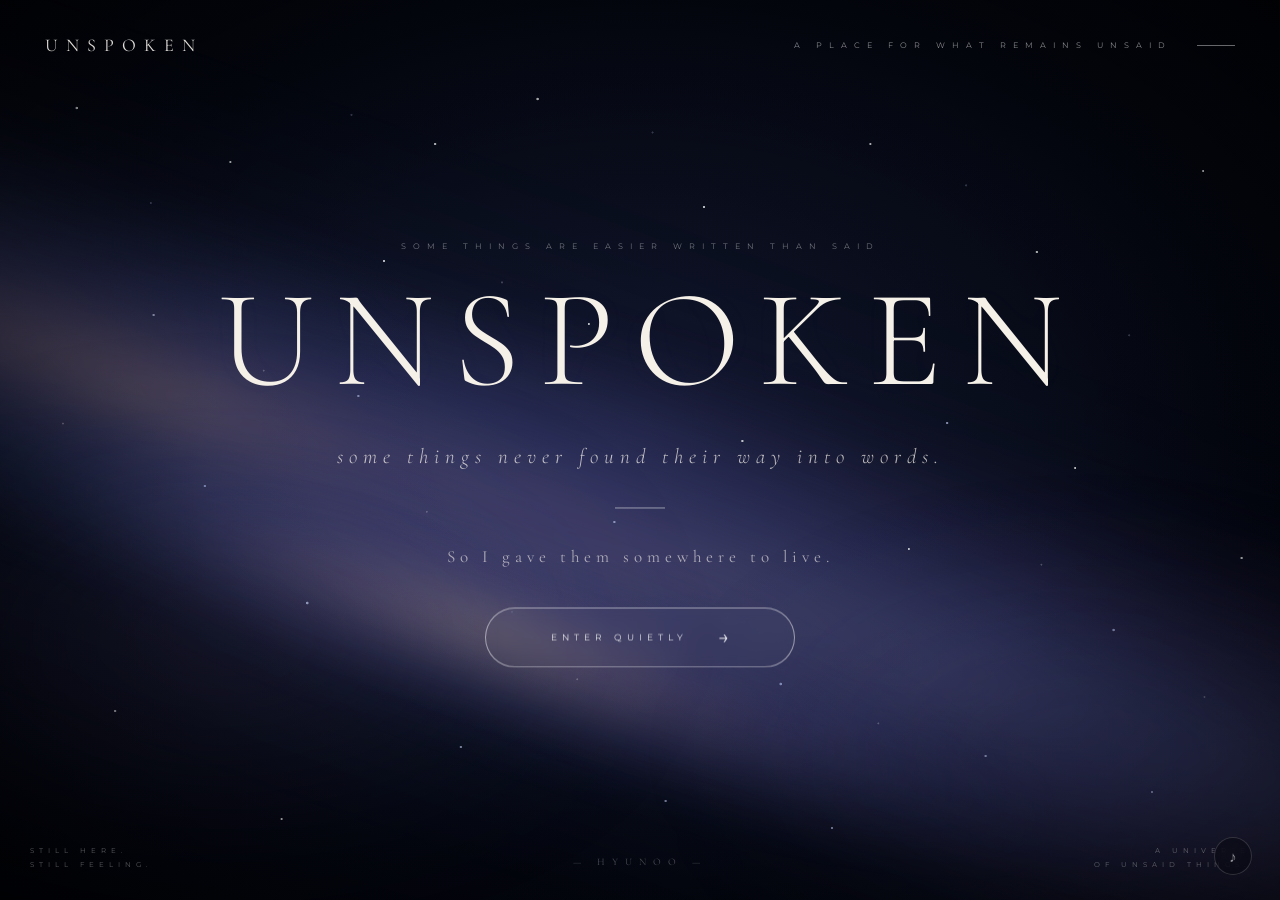
==== commit d1ffba16: "Publish new UNSPOKEN website" ====
--- a/index.html
+++ b/index.html
@@ -1,29 +1,1401 @@
 <!DOCTYPE html>
-<html>
+<html lang="en">
+
 <head>
-    <title>Between the Lines</title>
+
+    <meta charset="UTF-8">
+
+    <meta
+        name="viewport"
+        content="width=device-width, initial-scale=1.0"
+    >
+
+    <title>UNSPOKEN — Hyunoo</title>
+
+    <link rel="preconnect" href="https://fonts.googleapis.com">
+    <link rel="preconnect" href="https://fonts.gstatic.com" crossorigin>
+
+    <link
+        href="https://fonts.googleapis.com/css2?family=Cormorant+Garamond:ital,wght@0,300;0,400;1,300;1,400&family=Montserrat:wght@300;400;500&display=swap"
+        rel="stylesheet"
+    >
+
     <link rel="stylesheet" href="style.css">
+
 </head>
 
+
 <body>
 
-    <div class="stars"></div>
-    <div class="galaxy-dust"></div>
-    <div class="nebula"></div>
-    <div class="glint-stars"></div>
-
-
-    <h1>Between the Lines</h1>
+
+<!-- =========================================
+     BACKGROUND
+========================================= -->
+
+<div class="universe" aria-hidden="true">
+
+    <div class="milkyway milkyway-glow"></div>
+    <div class="milkyway milkyway-main"></div>
+    <div class="milkyway milkyway-core"></div>
+
+    <div class="space-cloud cloud-one"></div>
+    <div class="space-cloud cloud-two"></div>
+
+    <div class="stars stars-one"></div>
+    <div class="stars stars-two"></div>
+
+    <div class="vignette"></div>
+
+</div>
+
+
+
+<!-- =========================================
+     01 — LANDING
+========================================= -->
+
+<main
+    id="landingView"
+    class="view landing-view active"
+>
+
+    <header class="site-header">
+
+        <div class="logo">
+            UNSPOKEN
+        </div>
+
+        <div class="header-note">
+            A PLACE FOR WHAT REMAINS UNSAID
+            <span></span>
+        </div>
+
+    </header>
+
+
+    <section class="landing-content">
+
+        <p class="eyebrow">
+            SOME THINGS ARE EASIER WRITTEN THAN SAID
+        </p>
+
+
+        <h1 class="landing-title">
+            UNSPOKEN
+        </h1>
+
+
+        <p class="landing-subtitle">
+            some things never found their way into words.
+        </p>
+
+
+        <div class="small-divider"></div>
+
+
+        <p class="landing-line">
+            So I gave them somewhere to live.
+        </p>
+
+
+        <button
+            id="enterButton"
+            class="enter-button"
+            type="button"
+        >
+            <span>ENTER QUIETLY</span>
+            <span class="arrow">→</span>
+        </button>
+
+    </section>
+
+
+    <div class="landing-bottom landing-bottom-left">
+        STILL HERE.<br>
+        STILL FEELING.
+    </div>
+
+
+    <div class="landing-signature">
+        — HYUNOO —
+    </div>
+
+
+    <div class="landing-bottom landing-bottom-right">
+        A UNIVERSE<br>
+        OF UNSAID THINGS.
+    </div>
+
+</main>
+
+
+
+<!-- =========================================
+     TRANSITION
+========================================= -->
+
+<section
+    id="transitionView"
+    class="transition-view"
+    aria-hidden="true"
+>
+
+    <div class="transition-copy">
+
+        <p>
+            If you found this,
+        </p>
+
+        <p>
+            maybe you were meant to.
+        </p>
+
+        <span>
+            — HYUNOO —
+        </span>
+
+    </div>
+
+</section>
+
+
+
+<!-- =========================================
+     02 — ARCHIVE
+========================================= -->
+
+<main
+    id="archiveView"
+    class="view archive-view"
+>
+
+    <header class="archive-header">
+
+        <div class="logo">
+            UNSPOKEN
+        </div>
+
+        <button
+            id="returnBeginning"
+            class="text-button"
+            type="button"
+        >
+            RETURN TO THE BEGINNING
+        </button>
+
+    </header>
+
+
+    <section class="archive-intro">
+
+        <p class="archive-eyebrow">
+            AN ARCHIVE OF THINGS I NEVER SAID
+        </p>
+
+
+        <h2>
+            Some things<br>
+            stayed with me.
+        </h2>
+
+
+        <p class="archive-subtitle">
+            So I left them here.
+        </p>
+
+    </section>
+
+
+    <section class="archive-grid">
+
+
+        <!-- 01 -->
+
+        <button
+            id="openThings"
+            class="archive-card"
+            type="button"
+        >
+
+            <span class="card-number">
+                01
+            </span>
+
+            <div class="card-content">
+
+                <p>
+                    THE WORDS
+                </p>
+
+                <h3>
+                    Things I<br>
+                    Never Said
+                </h3>
+
+                <span class="open-label">
+                    OPEN →
+                </span>
+
+            </div>
+
+        </button>
+
+
+        <!-- 02 -->
+
+        <button
+                 id="openLetters"
+                 class="archive-card"
+                 type="button"
+        >
+
+            <span class="card-number">
+                02
+            </span>
+
+            <div class="card-content">
+
+                <p>
+                    THE LETTERS
+                </p>
+
+                <h3>
+                    Letters I<br>
+                    Never Sent
+                </h3>
+
+                <span class="open-label">
+                    OPEN →
+                </span>
+
+            </div>
+
+        </button>
+
+
+        <!-- 03 -->
+
+       <button
+            id="openOnlyKnew"
+            class="archive-card"
+            type="button"
+        >
+
+            <span class="card-number">
+                03
+            </span>
+
+            <div class="card-content">
+
+                <p>
+                    THE TRUTH
+                </p>
+
+                <h3>
+                    If You<br>
+                    Only Knew
+                </h3>
+
+                <span class="open-label">
+                    OPEN →
+                </span>
+
+            </div>
+
+        </button>
+
+
+        <!-- 04 -->
+
+        <button
+            id="openAnotherUniverse"
+            class="archive-card"
+            type="button"
+        >
+
+            <span class="card-number">
+                04
+            </span>
+
+            <div class="card-content">
+
+                <p>
+                    THE OTHER LIFE
+                </p>
+
+                <h3>
+                    In Another<br>
+                    Universe
+                </h3>
+
+                <span class="open-label">
+                    OPEN →
+                </span>
+
+            </div>
+
+        </button>
+
+
+        <!-- 05 -->
+
+       <button
+                id="open2AM"
+                class="archive-card"
+                type="button"
+        >
+
+            <span class="card-number">
+                05
+            </span>
+
+            <div class="card-content">
+
+                <p>
+                    AFTER MIDNIGHT
+                </p>
+
+                <h3>
+                    2:00 AM<br>
+                    Thoughts
+                </h3>
+
+                <span class="open-label">
+                    OPEN →
+                </span>
+
+            </div>
+
+        </button>
+
+
+    </section>
+
+
+    <footer class="archive-footer">
+    <span class="footer-line"></span>
 
     <p>
-    for the words I never said,<br>
-    the letters I never sent,<br>
-    and the feelings that needed somewhere to exist.
-</p>
-
-<a href="archive.html" class="enter-link">enter quietly →</a>
+        SOMEWHERE BETWEEN SILENCE AND WORDS
+    </p>
+
+    <span class="footer-line"></span>
+</footer>
+
+</main>
+
+
+
+<!-- =========================================
+     03 — THINGS I NEVER SAID
+========================================= -->
+
+<main
+    id="thingsView"
+    class="view things-view"
+>
+
+    <header class="inner-header">
+
+        <button
+            id="backArchive"
+            class="text-button"
+            type="button"
+        >
+            ← BACK TO THE ARCHIVE
+        </button>
+
+
+        <div class="logo">
+            UNSPOKEN
+        </div>
+
+    </header>
+
+
+    <section class="things-intro">
+
+        <p class="things-eyebrow">
+            01 — THE WORDS
+        </p>
+
+
+        <h2>
+            Things I<br>
+            Never Said
+        </h2>
+
+
+        <p class="things-description">
+            The thoughts I kept swallowing.<br>
+            The words that never made it past my lips.
+        </p>
+
+    </section>
+
+
+    <!-- JavaScript creates the tiles -->
+
+    <section
+        id="confessionGrid"
+        class="confession-grid"
+    ></section>
+
+
+    <section class="things-ending">
+
+        <p>
+            Maybe some things were never meant to be said.
+        </p>
+
+        <p>
+            Maybe they were only meant to be felt.
+        </p>
+
+         <p class="between-lines">
+        But if you ever find this, I hope you know, you were between almost every line.
+        </p>
+
+        <span>
+            — HYUNOO —
+        </span>
+
+    </section>
+
+
+</main>
+
+<!-- ============================================
+     04 — LETTERS I NEVER SENT
+============================================= -->
+
+<main
+    id="lettersView"
+    class="view things-view"
+>
+
+    <!-- HEADER -->
+
+    <header class="inner-header">
+
+        <button
+            id="backArchiveLetters"
+            class="text-button"
+            type="button"
+        >
+            ← BACK TO THE ARCHIVE
+        </button>
+
+
+        <div class="logo">
+            UNSPOKEN
+        </div>
+
+    </header>
+
+
+    <!-- INTRO -->
+
+    <section class="things-intro">
+
+        <p class="things-eyebrow">
+            02 — THE LETTERS
+        </p>
+
+        <h2>
+            Letters I<br>
+            Never Sent
+        </h2>
+
+        <p class="things-description">
+            Words written for someone.<br>
+            Even if they never reached them.
+        </p>
+
+    </section>
+
+
+    <!-- LETTER TILES WILL BE CREATED BY JAVASCRIPT -->
+
+    <section
+        id="lettersGrid"
+        class="confession-grid"
+    ></section>
+
+
+    <!-- FOOTER -->
+
+    <section class="things-ending">
+
+        <p>
+            Some words were written to be felt.
+        </p>
+
+        <p>
+            Even if they were never sent.
+        </p>
+
+        <span>
+            — HYUNOO —
+        </span>
+
+    </section>
+
+</main>
+
+<!-- ============================================
+     05 — IF YOU ONLY KNEW
+============================================= -->
+
+<main
+    id="onlyKnewView"
+    class="view only-knew-view"
+>
+    <!-- HEADER -->
+
+    <header class="inner-header">
+        <button
+            id="backArchiveOnlyKnew"
+            class="text-button"
+            type="button"
+        >
+            ← BACK TO THE ARCHIVE
+        </button>
+
+        <div class="logo">
+            UNSPOKEN
+        </div>
+    </header>
+
+
+    <!-- INTRO -->
+
+    <section class="only-knew-intro">
+
+        <p class="only-knew-eyebrow">
+            03 — THE TRUTH
+        </p>
+
+        <h2>
+            If You<br>
+            Only Knew
+        </h2>
+
+        <p class="only-knew-description">
+            Some things were easier to leave<br>
+            somewhere between knowing and saying.
+        </p>
+
+    </section>
+
+
+    <!-- STACK -->
+
+    <section class="only-knew-stack-section">
+
+        <div
+            id="onlyKnewStack"
+            class="only-knew-stack"
+        ></div>
+
+
+        <!-- CONTROLS -->
+
+        <div class="only-knew-controls">
+
+            <button
+                id="onlyKnewPrevious"
+                class="only-knew-control"
+                type="button"
+            >
+                ← PREVIOUS
+            </button>
+
+
+            <span
+                id="onlyKnewProgress"
+                class="only-knew-progress"
+            >
+                01 / 34
+            </span>
+
+
+            <button
+                id="onlyKnewNext"
+                class="only-knew-control"
+                type="button"
+            >
+                NEXT →
+            </button>
+
+        </div>
+
+    </section>
+
+
+    <!-- ENDING -->
+
+    <section class="things-ending">
+
+        <p>
+            Maybe some truths were never meant
+            to become questions.
+        </p>
+
+        <p>
+            Maybe they only needed somewhere to exist.
+        </p>
+
+        <span>
+            — HYUNOO —
+        </span>
+
+    </section>
+
+</main>
+
+<!-- ============================================
+     06 — IN ANOTHER UNIVERSE
+============================================= -->
+
+<main
+    id="anotherUniverseView"
+    class="view another-universe-view"
+>
+
+    <!-- HEADER -->
+
+    <header class="another-universe-header">
+
+        <button
+            id="backArchiveUniverse"
+            class="text-button"
+            type="button"
+        >
+            ← BACK
+        </button>
+
+        <div class="logo">
+            UNSPOKEN
+        </div>
+
+    </header>
+
+
+    <!-- MAIN LAYOUT -->
+
+    <div class="another-universe-layout">
+
+
+        <!-- ==============================
+             LEFT SIDE
+        =============================== -->
+
+        <section class="universe-story">
+
+            <p class="universe-section-number">
+                04
+            </p>
+
+            <p class="universe-eyebrow">
+                THE OTHER LIFE
+            </p>
+
+            <h1>
+                In Another<br>
+                Universe
+            </h1>
+
+            <div class="universe-introduction">
+
+                <p>
+                    In another universe, maybe things were different.
+                </p>
+
+                <p>
+                    Maybe the timing was kinder.
+                </p>
+
+                <p>
+                    Maybe we were closer.
+                </p>
+
+                <p>
+                    Maybe it was easier.
+                </p>
+
+                <p class="universe-intro-ending">
+                    Here are the little things I imagine
+                    in that other life.
+                </p>
+
+            </div>
+
+
+
+            <!-- LEFT CLOSING QUOTE -->
+
+            <blockquote class="universe-quote">
+
+                <p>
+                    Same stars.
+                </p>
+
+                <p>
+                    Different skies.
+                </p>
+
+                <p>
+                    But you, in all of them.
+                </p>
+
+            </blockquote>
+
+            <div class="universe-signature">
+
+                <span></span>
+
+                <p>
+                    HYUNOO
+                </p>
+
+            </div>
+
+        </section>
+
+
+        <!-- ==============================
+             RIGHT SIDE
+        =============================== -->
+
+        <section class="universe-moments">
+
+
+            <!-- 01 -->
+
+            <article class="universe-moment">
+
+                <span>01</span>
+
+                <div>
+                    <strong>
+                        In another universe,
+                    </strong>
+
+                    <p>
+                        we live in the same city.
+                    </p>
+                </div>
+
+            </article>
+
+
+            <!-- 02 -->
+
+            <article class="universe-moment">
+
+                <span>02</span>
+
+                <div>
+                    <strong>
+                        In another universe,
+                    </strong>
+
+                    <p>
+                        we don't have to count hours just to talk.
+                    </p>
+                </div>
+
+            </article>
+
+
+            <!-- 03 -->
+
+            <article class="universe-moment">
+
+                <span>03</span>
+
+                <div>
+                    <strong>
+                        In another universe,
+                    </strong>
+
+                    <p>
+                        I can ask you to dinner without thinking about flights first.
+                    </p>
+                </div>
+
+            </article>
+
+
+            <!-- 04 -->
+
+            <article class="universe-moment">
+
+                <span>04</span>
+
+                <div>
+                    <strong>
+                        In another universe,
+                    </strong>
+
+                    <p>
+                        we share ordinary days, not only the small pieces of them we manage to give each other.
+                    </p>
+                </div>
+
+            </article>
+
+
+            <!-- 05 -->
+
+            <article class="universe-moment">
+
+                <span>05</span>
+
+                <div>
+                    <strong>
+                        In another universe,
+                    </strong>
+
+                    <p>
+                        I bring you coffee on the mornings when life feels a little too heavy.
+                    </p>
+                </div>
+
+            </article>
+
+
+            <!-- 06 -->
+
+            <article class="universe-moment">
+
+                <span>06</span>
+
+                <div>
+                    <strong>
+                        In another universe,
+                    </strong>
+
+                    <p>
+                        we get lost somewhere new and don't mind because we're together.
+                    </p>
+                </div>
+
+            </article>
+
+
+            <!-- 07 -->
+
+            <article class="universe-moment">
+
+                <span>07</span>
+
+                <div>
+                    <strong>
+                        In another universe,
+                    </strong>
+
+                    <p>
+                        I get to know the quiet, everyday version of you that doesn't fit inside messages and calls.
+                    </p>
+                </div>
+
+            </article>
+
+
+            <!-- 08 -->
+
+            <article class="universe-moment">
+
+                <span>08</span>
+
+                <div>
+                    <strong>
+                        In another universe,
+                    </strong>
+
+                    <p>
+                        we have a favorite restaurant, a familiar street, and a place that somehow becomes ours.
+                    </p>
+                </div>
+
+            </article>
+
+
+            <!-- 09 -->
+
+            <article class="universe-moment">
+
+                <span>09</span>
+
+                <div>
+                    <strong>
+                        In another universe,
+                    </strong>
+
+                    <p>
+                        when you're tired, sick, or overwhelmed, I don't have to wish I could be there.
+                    </p>
+
+                    <p>
+                        I simply am.
+                    </p>
+                </div>
+
+            </article>
+
+
+            <!-- 10 -->
+
+            <article class="universe-moment">
+
+                <span>10</span>
+
+                <div>
+                    <strong>
+                        In another universe,
+                    </strong>
+
+                    <p>
+                        our goodbyes happen at the end of the night, not because one of us is waking while the other is falling asleep.
+                    </p>
+                </div>
+
+            </article>
+
+
+            <!-- 11 -->
+
+            <article class="universe-moment">
+
+                <span>11</span>
+
+                <div>
+                    <strong>
+                        In another universe,
+                    </strong>
+
+                    <p>
+                        we don't have to turn everything we want to do together into a plan for someday.
+                    </p>
+                </div>
+
+            </article>
+
+
+            <!-- 12 -->
+
+            <article class="universe-moment">
+
+                <span>12</span>
+
+                <div>
+                    <strong>
+                        In another universe,
+                    </strong>
+
+                    <p>
+                        life makes it a little easier for two people to choose each other.
+                    </p>
+                </div>
+
+            </article>
+
+
+            <!-- 13 -->
+
+            <article class="universe-moment">
+
+                <span>13</span>
+
+                <div>
+                    <strong>
+                        In another universe,
+                    </strong>
+
+                    <p>
+                        maybe I'm the person you come home to.
+                    </p>
+                </div>
+
+            </article>
+
+
+            <!-- 14 -->
+
+            <article class="universe-moment">
+
+                <span>14</span>
+
+                <div>
+                    <strong>
+                        In another universe,
+                    </strong>
+
+                    <p>
+                        it's still you and me.
+                    </p>
+
+                    <p>
+                        Just a little closer.
+                    </p>
+                </div>
+
+            </article>
+
+
+            <!-- ==============================
+                 FULL CLOSING
+            =============================== -->
+
+            <section class="universe-closing">
+
+                <div class="universe-moon">
+                    ☾
+                </div>
+
+                <div class="universe-closing-text">
+
+                    <p>
+                        I don't know if that universe exists.
+                    </p>
+
+                    <p>
+                        Maybe somewhere, there is a version of us
+                        who never had to wonder what this could have been.
+                    </p>
+
+                    <p>
+                        Maybe they got the timing right.
+                    </p>
+
+                    <p>
+                        Maybe they got the distance right.
+                    </p>
+
+                    <p>
+                        Maybe they were given the ordinary days
+                        that we could only imagine.
+                    </p>
+
+                    <p>
+                        But I'm grateful for this universe too.
+                    </p>
+
+                    <p>
+                        Because out of all the lives I could have lived,
+                        all the people I could have met,
+                        and all the ways our paths could have missed
+                        each other completely,
+                        somehow mine still found yours.
+                    </p>
+
+                    <p>
+                        Even from this far away.
+                    </p>
+
+                    <p>
+                        And maybe that's enough for me to be grateful
+                        that this universe gave me you at all.
+                    </p>
+
+                    <div class="universe-closing-signature">
+
+                        <span></span>
+
+                        <strong>
+                            HYUNOO
+                        </strong>
+
+                    </div>
+
+                </div>
+
+            </section>
+
+        </section>
+
+    </div>
+
+</main>
+
+<!-- ============================================
+     LETTER READER
+============================================= -->
+
+<main
+    id="letterReaderView"
+    class="view letter-reader-view"
+>
+
+    <!-- HEADER -->
+
+    <header class="inner-header">
+
+        <button
+            id="backToLetters"
+            class="text-button"
+            type="button"
+        >
+            ← BACK TO THE LETTERS
+        </button>
+
+
+        <div class="logo">
+            UNSPOKEN
+        </div>
+
+    </header>
+
+    <!-- RIGHT-SIDE EDITORIAL NOTES -->
+
+<aside class="letter-side-notes">
+
+    <div class="letter-side-top">
+        <span class="vertical-line"></span>
+
+        <p>
+            Words for a softer tomorrow.
+        </p>
+    </div>
+
+
+    <div class="letter-side-quote">
+
+        <p>
+            Some people don’t just<br>
+            pass through your days,<br>
+            they stay in the quiet.
+        </p>
+
+        <span class="quote-line"></span>
+
+    </div>
+
+</aside>
+
+    <!-- LETTER -->
+
+    <article class="letter-reader">
+
+        <div class="letter-reader-meta">
+
+            <span id="letterReaderNumber">
+                01
+            </span>
+
+            <span>
+                UNSENT
+            </span>
+
+        </div>
+
+
+        <h1 id="letterReaderTitle">
+            Letter Title
+        </h1>
+
+
+        <div class="letter-reader-divider"></div>
+
+
+        <div
+            id="letterReaderBody"
+            class="letter-reader-body"
+        ></div>
+
+    </article>
+
+</main>
+
+
+<!-- ============================================
+     07 — 2:00 AM THOUGHTS
+============================================= -->
+
+<main
+    id="twoAMView"
+    class="view two-am-view"
+>
+
+    <!-- HEADER -->
+
+    <header class="inner-header">
+
+        <button
+            id="backArchive2AM"
+            class="text-button"
+            type="button"
+        >
+            ← BACK TO THE ARCHIVE
+        </button>
+
+        <div class="logo">
+            UNSPOKEN
+        </div>
+
+    </header>
+
+
+    <!-- OPENING -->
+
+    <section class="two-am-opening">
+
+        <div class="two-am-opening-meta">
+
+            <span>
+                05
+            </span>
+
+            <span>
+                2:00 AM
+            </span>
+
+        </div>
+
+
+        <div class="two-am-opening-meta two-am-opening-meta-secondary">
+
+            <span>
+                AFTER MIDNIGHT
+            </span>
+
+            <span>
+                SUNDAY
+            </span>
+
+        </div>
+
+
+        <div class="two-am-moon">
+            ☾
+        </div>
+
+
+        <h1>
+            2:00 AM<br>
+            Thoughts
+        </h1>
+
+
+        <p class="two-am-subtitle">
+            The things I only admit<br>
+            when the world gets quiet.
+        </p>
+
+    </section>
+
+
+    <!-- TIMELINE -->
+
+    <section class="two-am-timeline">
+
+        <div class="two-am-line"></div>
+
+        <div
+            id="twoAMThoughts"
+            class="two-am-thoughts"
+        ></div>
+
+    </section>
+
+
+    <!-- 3:00 AM ENDING -->
+
+    <section class="two-am-goodnight">
+
+        <p class="two-am-goodnight-time">
+            3:00 AM
+        </p>
+
+        <div class="two-am-goodnight-text">
+
+            <p>
+                <em>Goodnight, you.</em>
+            </p>
+
+            <p>
+                <em>Wherever you are.</em>
+            </p>
+
+        </div>
+
+        <div class="two-am-ending-moon">
+            ☾
+        </div>
+
+        <p class="two-am-signature">
+            HYUNOO
+        </p>
+
+    </section>
+
+
+    <!--
+        INTENTIONAL EMPTY SPACE
+
+        The reader thinks the page
+        has already ended.
+    -->
+
+    <div class="two-am-afterthought-space"></div>
+
+
+    <!-- 3:07 AM -->
+
+    <section class="two-am-afterthought">
+
+        <p class="two-am-afterthought-time">
+            3:07 AM
+        </p>
+
+        <p class="two-am-afterthought-text">
+            <em>...I still wish it were you.</em>
+
+            <span
+                class="two-am-cursor"
+                aria-hidden="true"
+            ></span>
+        </p>
+
+    </section>
+
+
+    <div class="two-am-final-space"></div>
+
+</main>
+
+
+<!-- =========================================
+     AUDIO
+========================================= -->
+
+<audio
+    id="backgroundMusic"
+    loop
+    preload="auto"
+>
+    <source
+        src="audio/unspoken.mp3"
+        type="audio/mpeg"
+    >
+</audio>
+
+
+<button
+    id="musicToggle"
+    class="music-toggle"
+    type="button"
+    aria-label="Toggle background music"
+>
+    ♪
+</button>
+
+
 
 <script src="script.js"></script>
+
 
 </body>
 </html>
--- a/style.css
+++ b/style.css
@@ -1,4941 +1,3865 @@
+/* =========================================================
+   UNSPOKEN
+   Complete Stylesheet
+========================================================= */
+
+* {
+    margin: 0;
+    padding: 0;
+    box-sizing: border-box;
+}
+
+html {
+    background: #02030a;
+}
+
 body {
-    background-color: #111111;
-    color: #f4efe8;
-    font-family: Georgia, serif;
-
-    margin: 0;
     min-height: 100vh;
+    background: #02030a;
+    color: #f4f0ea;
+
+    font-family: "Montserrat", sans-serif;
+
     overflow: hidden;
-
-    display: flex;
-    flex-direction: column;
-    justify-content: center;
-    align-items: center;
-
-    text-align: center;
-}h1 {
-    font-size: 64px;
-    font-weight: 400;
-    letter-spacing: 2px;
-    margin: 0 0 28px 0;
-}
-
-p {
-    font-size: 18px;
-    line-height: 1.8;
-    font-style: italic;
-    opacity: 0.75;
-    margin: 0;
-}
-
-.enter-link {
-    display: inline-block;
-    margin-top: 38px;
-
-    color: #f4efe8;
-    text-decoration: none;
-
-    font-size: 14px;
-    font-style: normal;
-    letter-spacing: 3px;
-
-    opacity: 0.65;
-
-    border-bottom: 1px solid rgba(244, 239, 232, 0.5);
-    padding-bottom: 6px;
-
-    transition: all 0.4s ease;
-}
-
-.enter-link:hover {
-    opacity: 1;
-    letter-spacing: 4px;
-}
-.star {
-    position: absolute;
-    width: 2px;
-    height: 2px;
-
-    background: white;
-    border-radius: 50%;
-
-    opacity: 0.25;
-
-    box-shadow:
-        0 0 4px white,
-        0 0 8px rgba(180, 200, 255, 0.8);
-
-    animation: twinkle 2.5s ease-in-out infinite;
-}
-
-.star {
-    position: absolute;
-
-    width: 2px;
-    height: 2px;
-
-    background: #ffffff;
-    border-radius: 50%;
-
-    box-shadow: 0 0 6px rgba(255, 255, 255, 0.8);
-
-    opacity: 0.3;
-
-    animation: twinkle 5s infinite ease-in-out;
-}
-
-@keyframes twinkle {
-    0%, 100% {
-        opacity: 0.15;
-        transform: scale(0.6);
-    }
-
-    50% {
-        opacity: 1;
-        transform: scale(2.2);
-        box-shadow:
-            0 0 6px white,
-            0 0 14px rgba(190, 210, 255, 1),
-            0 0 24px rgba(140, 160, 255, 0.6);
-    }
-}
-@keyframes drift {
-    0% {
-        transform: translate(0, 0) scale(1);
-    }
-
-    100% {
-        transform: translate(-15px, -10px) scale(1.03);
-    }
-}
-body::before {
-    content: "";
+}
+
+button {
+    font: inherit;
+}
+
+::selection {
+    background: rgba(180, 180, 230, .22);
+    color: #fff;
+}
+
+
+/* =========================================================
+   PAGE / VIEW SYSTEM
+========================================================= */
+
+.view {
+    display: none;
+    position: relative;
+    z-index: 10;
+
+    width: 100%;
+    min-height: 100vh;
+}
+
+.view.active {
+    display: block;
+}
+
+
+/* =========================================================
+   UNIVERSE
+========================================================= */
+
+.universe {
     position: fixed;
     inset: 0;
 
-    background: rgba(0, 0, 0, 0.38);
-
-    pointer-events: none;
     z-index: 0;
 
-    filter: blur(50px);
-
-    pointer-events: none;
-    z-index: -2;
-
-    animation: nebula-drift 25s infinite alternate ease-in-out;
-}
-
-@keyframes nebula-drift {
-    0% {
-        transform: translate(-2%, -1%) scale(1);
-    }
-
-    100% {
-        transform: translate(2%, 1%) scale(1.08);
-    }
-}
-h1,
-p,
-.enter-link {
-    position: relative;
-    z-index: 2;
-}
-/* GALAXY / NEBULA */
-
-.nebula {
-    position: fixed;
-    inset: -30%;
-    z-index: -2;
-    pointer-events: none;
+    overflow: hidden;
 
     background:
         radial-gradient(
-            ellipse at 35% 65%,
-            rgba(71, 91, 160, 0.35) 0%,
-            rgba(40, 45, 100, 0.18) 25%,
-            transparent 55%
+            ellipse at 50% 48%,
+            #11152b 0%,
+            #090d1c 38%,
+            #040610 68%,
+            #010207 100%
+        );
+
+    transition:
+        opacity 1.2s ease,
+        filter 1.2s ease;
+}
+
+
+/* =========================================================
+   MILKY WAY
+========================================================= */
+
+.milkyway {
+    position: absolute;
+    pointer-events: none;
+
+    transform-origin: center;
+}
+
+
+.milkyway-main {
+    width: 170vw;
+    height: 38vw;
+
+    left: -35vw;
+    top: 36%;
+
+    transform: rotate(20deg);
+
+    background:
+
+        radial-gradient(
+            ellipse at 25% 50%,
+            rgba(244,204,190,.30) 0%,
+            rgba(135,127,190,.23) 13%,
+            rgba(69,91,156,.17) 29%,
+            transparent 57%
         ),
+
         radial-gradient(
-            ellipse at 65% 35%,
-            rgba(120, 70, 130, 0.28) 0%,
-            rgba(70, 40, 90, 0.15) 30%,
-            transparent 58%
+            ellipse at 55% 50%,
+            rgba(177,157,211,.23) 0%,
+            rgba(91,91,163,.18) 25%,
+            transparent 60%
         ),
+
+        radial-gradient(
+            ellipse at 80% 45%,
+            rgba(96,118,186,.18) 0%,
+            rgba(82,60,133,.14) 28%,
+            transparent 60%
+        );
+
+    filter: blur(26px);
+
+    opacity: .92;
+
+    animation:
+        galaxyDrift 32s ease-in-out infinite alternate;
+}
+
+
+.milkyway-glow {
+    width: 180vw;
+    height: 50vw;
+
+    left: -40vw;
+    top: 28%;
+
+    transform: rotate(20deg);
+
+    background:
         linear-gradient(
-            135deg,
-            transparent 30%,
-            rgba(100, 110, 170, 0.16) 43%,
-            rgba(190, 150, 160, 0.20) 50%,
-            rgba(75, 85, 150, 0.15) 57%,
-            transparent 70%
-        );
-
-    filter: blur(35px);
-
-    transform: rotate(-12deg) scale(1.15);
-
-    animation: galaxyDrift 30s ease-in-out infinite alternate;
-}
-
-@keyframes galaxyDrift {
-    0% {
-        transform: rotate(-12deg) scale(1.15) translate(-2%, -1%);
-    }
-
-    100% {
-        transform: rotate(-8deg) scale(1.22) translate(2%, 1%);
-    }
-}/* BRIGHT GALACTIC BAND */
-
-.nebula::after {
-    content: "";
-    position: absolute;
-
-    width: 150%;
-    height: 32%;
-
-    left: -25%;
-    top: 34%;
+            to bottom,
+            transparent 0%,
+            rgba(42,67,125,.05) 15%,
+            rgba(79,78,147,.14) 38%,
+            rgba(120,100,167,.16) 48%,
+            rgba(61,82,144,.10) 63%,
+            transparent 100%
+        );
+
+    filter: blur(48px);
+
+    opacity: .85;
+}
+
+
+.milkyway-core {
+    width: 92vw;
+    height: 17vw;
+
+    left: -8vw;
+    top: 58%;
+
+    transform: rotate(20deg);
 
     background:
         radial-gradient(
             ellipse at center,
-            rgba(255, 230, 210, 0.22) 0%,
-            rgba(150, 120, 180, 0.18) 18%,
-            rgba(70, 90, 160, 0.12) 38%,
+            rgba(255,218,190,.36) 0%,
+            rgba(201,164,196,.28) 17%,
+            rgba(124,109,178,.18) 36%,
+            rgba(63,78,139,.07) 59%,
+            transparent 76%
+        );
+
+    filter: blur(20px);
+
+    opacity: .9;
+
+    animation:
+        corePulse 9s ease-in-out infinite alternate;
+}
+
+
+@keyframes galaxyDrift {
+
+    from {
+        transform:
+            rotate(20deg)
+            translate3d(-1%, -1%, 0);
+    }
+
+    to {
+        transform:
+            rotate(20deg)
+            translate3d(1%, 1%, 0);
+    }
+
+}
+
+
+@keyframes corePulse {
+
+    from {
+        opacity: .55;
+    }
+
+    to {
+        opacity: .95;
+    }
+
+}
+
+
+/* =========================================================
+   SPACE CLOUDS
+========================================================= */
+
+.space-cloud {
+    position: absolute;
+
+    border-radius: 50%;
+
+    pointer-events: none;
+
+    filter: blur(70px);
+}
+
+
+.cloud-one {
+    width: 65vw;
+    height: 32vw;
+
+    left: -15vw;
+    top: 48%;
+
+    background:
+        radial-gradient(
+            ellipse,
+            rgba(117,94,151,.18),
+            rgba(55,69,126,.08) 48%,
+            transparent 72%
+        );
+}
+
+
+.cloud-two {
+    width: 60vw;
+    height: 30vw;
+
+    right: -15vw;
+    bottom: -5%;
+
+    background:
+        radial-gradient(
+            ellipse,
+            rgba(68,78,143,.16),
             transparent 70%
         );
-
-    transform: rotate(-18deg);
-
-    filter: blur(28px);
-
-    opacity: 0.9;
-
-    box-shadow:
-        0 0 80px rgba(100, 120, 200, 0.12),
-        0 0 160px rgba(130, 80, 160, 0.10);
-}
-/* MILKY WAY STAR DUST */
-
-.galaxy-dust {
+}
+
+
+/* =========================================================
+   STARS
+========================================================= */
+
+.stars {
+    position: absolute;
+    inset: 0;
+
+    pointer-events: none;
+}
+
+
+/*
+   No repeating background-size.
+   These are individually positioned stars,
+   so we don't get the old graph/grid effect.
+*/
+
+.stars-one {
+
+    background-image:
+
+        radial-gradient(circle at 6% 12%, white 0 1px, transparent 1.6px),
+        radial-gradient(circle at 12% 35%, rgba(220,225,255,.8) 0 .8px, transparent 1.5px),
+        radial-gradient(circle at 18% 18%, white 0 .7px, transparent 1.4px),
+        radial-gradient(circle at 24% 67%, rgba(210,220,255,.85) 0 1px, transparent 1.7px),
+        radial-gradient(circle at 30% 29%, white 0 .7px, transparent 1.4px),
+        radial-gradient(circle at 36% 83%, rgba(210,215,255,.8) 0 .8px, transparent 1.5px),
+        radial-gradient(circle at 42% 11%, white 0 .9px, transparent 1.6px),
+        radial-gradient(circle at 48% 58%, rgba(205,215,255,.8) 0 .8px, transparent 1.5px),
+        radial-gradient(circle at 55% 23%, white 0 .8px, transparent 1.5px),
+        radial-gradient(circle at 61% 76%, rgba(190,205,255,.8) 0 1px, transparent 1.7px),
+        radial-gradient(circle at 68% 16%, white 0 .7px, transparent 1.4px),
+        radial-gradient(circle at 74% 47%, rgba(205,215,255,.85) 0 .8px, transparent 1.5px),
+        radial-gradient(circle at 81% 28%, white 0 .8px, transparent 1.5px),
+        radial-gradient(circle at 87% 70%, rgba(195,210,255,.8) 0 .9px, transparent 1.6px),
+        radial-gradient(circle at 94% 19%, white 0 .7px, transparent 1.4px),
+
+        radial-gradient(circle at 9% 79%, rgba(255,255,255,.75) 0 .8px, transparent 1.5px),
+        radial-gradient(circle at 16% 54%, rgba(190,205,255,.75) 0 .8px, transparent 1.5px),
+        radial-gradient(circle at 22% 91%, white 0 .7px, transparent 1.4px),
+        radial-gradient(circle at 28% 44%, rgba(205,215,255,.75) 0 .8px, transparent 1.5px),
+        radial-gradient(circle at 34% 16%, white 0 .8px, transparent 1.5px),
+        radial-gradient(circle at 40% 68%, rgba(190,205,255,.75) 0 .8px, transparent 1.5px),
+        radial-gradient(circle at 46% 36%, white 0 .7px, transparent 1.4px),
+        radial-gradient(circle at 52% 89%, rgba(205,215,255,.8) 0 .8px, transparent 1.5px),
+        radial-gradient(circle at 58% 49%, white 0 .8px, transparent 1.5px),
+        radial-gradient(circle at 65% 92%, rgba(195,210,255,.8) 0 .8px, transparent 1.5px),
+        radial-gradient(circle at 71% 61%, white 0 .7px, transparent 1.4px),
+        radial-gradient(circle at 77% 84%, rgba(205,215,255,.8) 0 .8px, transparent 1.5px),
+        radial-gradient(circle at 84% 52%, white 0 .7px, transparent 1.4px),
+        radial-gradient(circle at 90% 88%, rgba(190,205,255,.75) 0 .8px, transparent 1.5px),
+        radial-gradient(circle at 97% 62%, white 0 .8px, transparent 1.5px);
+
+    opacity: .72;
+
+    animation:
+        starsTwinkleOne 5s ease-in-out infinite alternate;
+}
+
+
+.stars-two {
+
+    background-image:
+
+        radial-gradient(circle at 4% 47%, rgba(255,255,255,.75) 0 .6px, transparent 1.3px),
+        radial-gradient(circle at 11% 22%, rgba(205,215,255,.7) 0 .7px, transparent 1.4px),
+        radial-gradient(circle at 20% 41%, rgba(255,255,255,.7) 0 .6px, transparent 1.3px),
+        radial-gradient(circle at 27% 12%, rgba(190,205,255,.75) 0 .7px, transparent 1.4px),
+        radial-gradient(circle at 33% 57%, rgba(255,255,255,.65) 0 .6px, transparent 1.3px),
+        radial-gradient(circle at 39% 31%, rgba(210,220,255,.7) 0 .7px, transparent 1.4px),
+        radial-gradient(circle at 45% 76%, rgba(255,255,255,.7) 0 .6px, transparent 1.3px),
+        radial-gradient(circle at 51% 14%, rgba(195,210,255,.7) 0 .7px, transparent 1.4px),
+        radial-gradient(circle at 57% 69%, rgba(255,255,255,.65) 0 .6px, transparent 1.3px),
+        radial-gradient(circle at 63% 39%, rgba(205,215,255,.7) 0 .7px, transparent 1.4px),
+        radial-gradient(circle at 69% 81%, rgba(255,255,255,.7) 0 .6px, transparent 1.3px),
+        radial-gradient(circle at 76% 20%, rgba(190,205,255,.7) 0 .7px, transparent 1.4px),
+        radial-gradient(circle at 82% 63%, rgba(255,255,255,.7) 0 .6px, transparent 1.3px),
+        radial-gradient(circle at 89% 37%, rgba(205,215,255,.7) 0 .7px, transparent 1.4px),
+        radial-gradient(circle at 95% 78%, rgba(255,255,255,.7) 0 .6px, transparent 1.3px);
+
+    opacity: .35;
+
+    transform: scale(.98);
+
+    animation:
+        starsTwinkleTwo 8s ease-in-out -3s infinite alternate;
+}
+
+
+@keyframes starsTwinkleOne {
+
+    0% {
+        opacity: .38;
+        filter: brightness(.8);
+    }
+
+    45% {
+        opacity: .7;
+        filter: brightness(1);
+    }
+
+    70% {
+        opacity: .52;
+        filter: brightness(.9);
+    }
+
+    100% {
+        opacity: .9;
+        filter: brightness(1.25);
+    }
+
+}
+
+
+@keyframes starsTwinkleTwo {
+
+    0% {
+        opacity: .18;
+        filter: brightness(.7);
+    }
+
+    50% {
+        opacity: .52;
+        filter: brightness(1.1);
+    }
+
+    100% {
+        opacity: .3;
+        filter: brightness(.85);
+    }
+
+}
+
+
+/* =========================================================
+   VIGNETTE
+========================================================= */
+
+.vignette {
+    position: absolute;
+    inset: 0;
+
+    pointer-events: none;
+
+    background:
+        radial-gradient(
+            ellipse at center,
+            transparent 16%,
+            rgba(0,0,0,.04) 48%,
+            rgba(0,0,0,.28) 78%,
+            rgba(0,0,0,.7) 120%
+        );
+}
+
+
+/* =========================================================
+   SHARED TYPOGRAPHY
+========================================================= */
+
+.logo {
+    font-family: "Cormorant Garamond", serif;
+    font-size: 18px;
+    font-weight: 400;
+
+    letter-spacing: 8px;
+
+    color: rgba(247,243,237,.9);
+}
+
+
+/* =========================================================
+   LANDING
+========================================================= */
+
+.landing-view {
+    height: 100vh;
+    overflow: hidden;
+}
+
+
+.site-header {
+    position: absolute;
+
+    top: 34px;
+    left: 45px;
+    right: 45px;
+
+    z-index: 5;
+
+    display: flex;
+    align-items: center;
+    justify-content: space-between;
+}
+
+
+.header-note {
+    display: flex;
+    align-items: center;
+    gap: 25px;
+
+    font-size: 8px;
+    letter-spacing: 7px;
+
+    color: rgba(255,255,255,.52);
+}
+
+
+.header-note span {
+    display: block;
+
+    width: 38px;
+    height: 1px;
+
+    background: rgba(255,255,255,.4);
+}
+
+
+.landing-content {
+    position: absolute;
+
+    top: 50%;
+    left: 50%;
+
+    width: min(1200px, 90%);
+
+    transform: translate(-50%, -49%);
+
+    text-align: center;
+}
+
+
+.eyebrow {
+    margin-bottom: 34px;
+
+    font-size: 8px;
+    letter-spacing: 7px;
+
+    color: rgba(255,255,255,.42);
+}
+
+
+.landing-title {
+    margin: 0;
+
+    font-family: "Cormorant Garamond", serif;
+
+    font-size: clamp(90px, 10.8vw, 170px);
+    font-weight: 300;
+
+    line-height: .8;
+
+    letter-spacing: .14em;
+
+    color: #f5f0e8;
+
+    text-indent: .14em;
+
+    text-shadow:
+        0 0 30px rgba(200,205,255,.04);
+}
+
+
+.landing-subtitle {
+    margin-top: 48px;
+
+    font-family: "Cormorant Garamond", serif;
+
+    font-size: 21px;
+    font-weight: 300;
+    font-style: italic;
+
+    letter-spacing: 6px;
+
+    color: rgba(245,241,235,.75);
+}
+
+
+.small-divider {
+    width: 50px;
+    height: 1px;
+
+    margin: 38px auto;
+
+    background: rgba(255,255,255,.5);
+}
+
+
+.landing-line {
+    font-family: "Cormorant Garamond", serif;
+
+    font-size: 17px;
+    letter-spacing: 5px;
+
+    color: rgba(245,241,235,.62);
+}
+
+
+.enter-button {
+    width: 310px;
+    height: 60px;
+
+    margin-top: 40px;
+
+    padding: 0 34px;
+
+    display: inline-flex;
+    justify-content: center;
+    align-items: center;
+
+    gap: 30px;
+
+    border:
+        1px solid rgba(255,255,255,.5);
+
+    border-radius: 999px;
+
+    background:
+        rgba(255,255,255,.025);
+
+    color: rgba(255,255,255,.86);
+
+    font-size: 9px;
+    letter-spacing: 5px;
+
+    cursor: pointer;
+
+    backdrop-filter: blur(6px);
+
+    transition:
+        background .35s ease,
+        border-color .35s ease,
+        transform .35s ease;
+}
+
+
+.enter-button:hover {
+    background: rgba(255,255,255,.08);
+
+    border-color: rgba(255,255,255,.8);
+
+    transform: translateY(-2px);
+}
+
+
+.enter-button .arrow {
+    font-size: 19px;
+    letter-spacing: 0;
+}
+
+
+.landing-bottom {
+    position: absolute;
+    bottom: 28px;
+
+    font-size: 7px;
+    line-height: 2;
+    letter-spacing: 5px;
+
+    color: rgba(255,255,255,.34);
+}
+
+
+.landing-bottom-left {
+    left: 30px;
+}
+
+
+.landing-bottom-right {
+    right: 30px;
+
+    text-align: right;
+}
+
+
+.landing-signature {
+    position: absolute;
+
+    left: 50%;
+    bottom: 32px;
+
+    transform: translateX(-50%);
+
+    font-family: "Cormorant Garamond", serif;
+
+    font-size: 10px;
+    letter-spacing: 7px;
+
+    color: rgba(255,255,255,.28);
+}
+
+
+/* =========================================================
+   TRANSITION SCREEN
+========================================================= */
+
+.transition-view {
     position: fixed;
     inset: 0;
-    overflow: hidden;
+
+    z-index: 100;
+
+    display: flex;
+    justify-content: center;
+    align-items: center;
+
+    background: #02030a;
+
+    opacity: 0;
+    visibility: hidden;
     pointer-events: none;
-    z-index: 1;
-}
-
-.dust-star {
-    position: absolute;
-    background: rgba(235, 240, 255, 0.95);
-    border-radius: 50%;
-
-    box-shadow:
-        0 0 2px rgba(255, 255, 255, 0.8),
-        0 0 5px rgba(150, 175, 255, 0.35);
-}
-/* GALAXY DUST SHIMMER */
-
-.dust-star {
-    animation: dustShimmer 4s ease-in-out infinite alternate;
-}
-
-@keyframes dustShimmer {
-    0% {
-        filter: brightness(0.6);
-        transform: scale(0.8);
-    }
-
-    50% {
-        filter: brightness(1.8);
-        transform: scale(1.35);
-    }
-
-    100% {
-        filter: brightness(0.9);
-        transform: scale(1);
-    }
-}
-/* CINEMATIC GLINT STARS */
-
-.glint-stars {
-    position: fixed;
-    inset: 0;
-    width: 100%;
-    height: 100%;
-    pointer-events: none;
-    overflow: hidden;
-    z-index: 2;
-}
-
-.glint {
-    position: absolute;
-    width: 4px;
-    height: 4px;
-
-    background: white;
-    border-radius: 50%;
-
-    box-shadow:
-        0 0 6px white,
-        0 0 14px rgba(255, 255, 255, 0.9),
-        0 0 28px rgba(190, 205, 255, 0.7);
+
+    transition:
+        opacity 1.1s ease,
+        visibility 1.1s ease;
+}
+
+
+.transition-view.active {
+    opacity: 1;
+    visibility: visible;
+    pointer-events: auto;
+}
+
+
+.transition-copy {
+    text-align: center;
 
     opacity: 0;
 
-    animation-name: cinematicGlint;
-    animation-timing-function: ease-in-out;
-    animation-iteration-count: infinite;
-}
-
-/* horizontal light ray */
-
-.glint::before {
-    content: "";
-    position: absolute;
-
-    width: 34px;
-    height: 1px;
-
-    background: linear-gradient(
-        to right,
-        transparent,
-        rgba(255,255,255,0.9),
-        transparent
-    );
-
-    left: 50%;
-    top: 50%;
-
-    transform: translate(-50%, -50%);
-}
-
-/* vertical light ray */
-
-.glint::after {
-    content: "";
-    position: absolute;
-
-    width: 1px;
-    height: 34px;
-
-    background: linear-gradient(
-        to bottom,
-        transparent,
-        rgba(255,255,255,0.9),
-        transparent
-    );
-
-    left: 50%;
-    top: 50%;
-
-    transform: translate(-50%, -50%);
-}
-
-@keyframes cinematicGlint {
-
-    0%, 70%, 100% {
-        opacity: 0.15;
-        transform: scale(0.5);
-    }
-
-    82% {
-        opacity: 1;
-        transform: scale(1.8);
-    }
-
-    90% {
-        opacity: 0.45;
-        transform: scale(0.8);
-    }
-}
-
-/* =========================================
-   ARCHIVE PAGE
-========================================= */
-
-.archive-page {
+    transform: translateY(10px);
+
+    transition:
+        opacity 1.4s ease .6s,
+        transform 1.4s ease .6s;
+}
+
+
+.transition-view.active .transition-copy {
+    opacity: 1;
+    transform: translateY(0);
+}
+
+
+.transition-copy p {
+    margin: 5px 0;
+
+    font-family: "Cormorant Garamond", serif;
+
+    font-size: clamp(30px, 4vw, 54px);
+    font-weight: 300;
+
+    line-height: 1.15;
+
+    color: rgba(245,241,235,.88);
+}
+
+
+.transition-copy span {
+    display: block;
+
+    margin-top: 38px;
+
+    font-size: 7px;
+    letter-spacing: 6px;
+
+    color: rgba(255,255,255,.28);
+}
+
+
+/* =========================================================
+   ARCHIVE
+========================================================= */
+
+.archive-view,
+.things-view {
     min-height: 100vh;
-    display: block;
-    overflow-y: auto;
-    padding: 60px 30px 100px;
 
     background:
         radial-gradient(
-            circle at 50% 20%,
-            rgba(100, 79, 135, 0.22),
-            transparent 35%
+            circle at 70% 15%,
+            rgba(36,42,85,.09),
+            transparent 36%
         ),
-        linear-gradient(
-            135deg,
-            #08090f,
-            #121225 55%,
-            #090910
-        );
-
-    color: #f4efe8;
-}
-
-.archive-container {
-    width: min(100%, 1000px);
+        #02030a;
+}
+
+
+.archive-view.active,
+.things-view.active {
+    overflow-y: auto;
+}
+
+
+.archive-header,
+.inner-header {
+    width: 100%;
+
+    display: flex;
+    align-items: center;
+    justify-content: space-between;
+
+    padding: 38px 4%;
+
+    position: relative;
+    z-index: 5;
+}
+
+
+.text-button {
+    appearance: none;
+
+    border: 0;
+    background: transparent;
+
+    color: rgba(255,255,255,.38);
+
+    font-family: "Montserrat", sans-serif;
+
+    font-size: 7px;
+    font-weight: 400;
+
+    letter-spacing: 5px;
+
+    cursor: pointer;
+
+    transition: color .3s ease;
+}
+
+
+.text-button:hover {
+    color: rgba(255,255,255,.9);
+}
+
+
+.archive-intro {
+    width: min(1350px, 84%);
+
+    margin:
+        115px auto
+        110px;
+}
+
+
+.archive-eyebrow {
+    margin-bottom: 28px;
+
+    font-size: 8px;
+    letter-spacing: 7px;
+
+    color: rgba(255,255,255,.34);
+}
+
+
+.archive-intro h2,
+.things-intro h2 {
+    margin: 0;
+
+    font-family: "Cormorant Garamond", serif;
+
+    font-weight: 300;
+
+    line-height: .82;
+
+    letter-spacing: -3px;
+
+    color: #f4efe7;
+}
+
+
+.archive-intro h2 {
+    font-size: clamp(80px, 8vw, 135px);
+}
+
+
+.archive-subtitle {
+    margin-top: 45px;
+
+    font-family: "Cormorant Garamond", serif;
+
+    font-size: 20px;
+    font-style: italic;
+
+    letter-spacing: 3px;
+
+    color: rgba(255,255,255,.45);
+}
+
+
+/* =========================================================
+   ARCHIVE CARDS
+========================================================= */
+
+.archive-grid {
+    width: min(1350px, 88%);
+
     margin: 0 auto;
-}
-
-
-/* RETURN LINK */
-
-.back-link {
-    display: inline-block;
-    margin-bottom: 60px;
-
-    color: rgba(244, 239, 232, 0.55);
-    text-decoration: none;
-
-    font-size: 13px;
-    letter-spacing: 2px;
-
-    transition: 0.3s ease;
-}
-
-.back-link:hover {
-    color: #ffffff;
-    transform: translateX(-4px);
-}
-
-
-/* ARCHIVE HEADING */
-
-.archive-header {
-    text-align: center;
-    margin-bottom: 70px;
-}
-
-.archive-eyebrow {
-    font-size: 11px;
-    letter-spacing: 5px;
-    margin-bottom: 15px;
-
-    color: rgba(244, 239, 232, 0.45);
-}
-
-.archive-header h1 {
-    font-size: clamp(50px, 7vw, 80px);
-    font-weight: normal;
-
-    margin: 0 0 25px;
-}
-
-.archive-intro {
-    font-style: italic;
-    line-height: 1.8;
-
-    color: rgba(244, 239, 232, 0.6);
-}
-
-
-/* =========================================
-   ARCHIVE TILES
-========================================= */
-
-.archive-grid {
+
     display: grid;
 
     grid-template-columns:
         repeat(2, minmax(0, 1fr));
 
-    gap: 25px;
-}
-
-
-/* INDIVIDUAL TILE */
+    border-top:
+        1px solid rgba(255,255,255,.1);
+
+    border-left:
+        1px solid rgba(255,255,255,.1);
+}
+
 
 .archive-card {
+    appearance: none;
+
     position: relative;
 
-    min-height: 260px;
-    padding: 35px;
+    min-height: 350px;
+
+    padding: 45px 55px;
+
+    display: flex;
+
+    border: 0;
+
+    border-right:
+        1px solid rgba(255,255,255,.1);
+
+    border-bottom:
+        1px solid rgba(255,255,255,.1);
+
+    background: transparent;
+
+    color: inherit;
+
+    text-align: left;
+
+    cursor: pointer;
+
+    transition:
+        background .45s ease;
+}
+
+
+.archive-card:hover {
+    background:
+        rgba(255,255,255,.025);
+}
+
+
+.archive-card-wide {
+    grid-column: 1 / -1;
+}
+
+
+.card-number {
+    position: absolute;
+
+    top: 45px;
+    left: 55px;
+
+    font-size: 8px;
+    letter-spacing: 4px;
+
+    color: rgba(255,255,255,.25);
+}
+
+
+.card-content {
+    margin:
+        auto auto
+        0 25%;
+
+    padding-bottom: 10px;
+}
+
+
+.card-content p {
+    margin-bottom: 20px;
+
+    font-size: 7px;
+    letter-spacing: 6px;
+
+    color: rgba(255,255,255,.3);
+}
+
+
+.card-content h3 {
+    font-family: "Cormorant Garamond", serif;
+
+    font-size: clamp(43px, 4vw, 62px);
+    font-weight: 300;
+
+    line-height: .95;
+
+    color: rgba(245,241,235,.94);
+}
+
+
+.open-label {
+    display: inline-block;
+
+    margin-top: 42px;
+
+    font-size: 7px;
+    letter-spacing: 5px;
+
+    color: rgba(255,255,255,.34);
+
+    transition:
+        color .3s ease,
+        transform .3s ease;
+}
+
+
+.archive-card:hover .open-label {
+    color: rgba(255,255,255,.85);
+
+    transform: translateX(5px);
+}
+
+
+/* =========================================================
+   ARCHIVE FOOTER
+========================================================= */
+
+.archive-footer {
+    width: 100%;
+
+    padding: 120px 30px 70px;
+
+    display: flex;
+    justify-content: center;
+    align-items: center;
+
+    gap: 28px;
+
+    text-align: center;
+
+    color: rgba(255,255,255,.28);
+}
+
+
+.archive-footer p {
+    margin: 0;
+
+    font-family: "Montserrat", sans-serif;
+
+    font-size: 7px;
+    font-weight: 300;
+
+    letter-spacing: 7px;
+
+    white-space: nowrap;
+}
+
+
+.archive-footer .footer-line {
+    display: block;
+
+    width: 30px;
+    height: 1px;
+
+    background: rgba(255,255,255,.25);
+
+    flex-shrink: 0;
+}
+
+
+/* =========================================================
+   THINGS I NEVER SAID
+========================================================= */
+
+.things-intro {
+    width: min(1200px, 86%);
+
+    margin:
+        110px auto
+        130px;
+}
+
+
+.things-eyebrow {
+    margin-bottom: 28px;
+
+    font-size: 8px;
+    letter-spacing: 7px;
+
+    color: rgba(255,255,255,.32);
+}
+
+
+.things-intro h2 {
+    font-size: clamp(85px, 9vw, 145px);
+}
+
+
+.things-description {
+    margin-top: 48px;
+
+    font-family: "Cormorant Garamond", serif;
+
+    font-size: 20px;
+    font-style: italic;
+
+    line-height: 1.7;
+    letter-spacing: 2px;
+
+    color: rgba(255,255,255,.43);
+}
+
+
+/* =========================================================
+   CONFESSION GRID
+========================================================= */
+
+.confession-grid {
+    width: min(1200px, 88%);
+
+    margin: 0 auto;
+
+    display: grid;
+
+    grid-template-columns:
+        repeat(2, minmax(0, 1fr));
+
+    border-top:
+        1px solid rgba(255,255,255,.1);
+
+    border-left:
+        1px solid rgba(255,255,255,.1);
+}
+
+
+.confession-tile {
+    min-height: 390px;
+
+    padding: 45px 48px;
 
     display: flex;
     flex-direction: column;
 
-    text-decoration: none;
-    color: #f4efe8;
+    border-right:
+        1px solid rgba(255,255,255,.1);
+
+    border-bottom:
+        1px solid rgba(255,255,255,.1);
+
+    transition:
+        background .4s ease;
+}
+
+
+.confession-tile:hover {
+    background:
+        rgba(255,255,255,.025);
+}
+
+
+.confession-top {
+    display: flex;
+    justify-content: space-between;
+    align-items: center;
+}
+
+
+.confession-number,
+.confession-category {
+    font-size: 7px;
+    letter-spacing: 4px;
+
+    color: rgba(255,255,255,.25);
+}
+
+
+.confession-text {
+    max-width: 480px;
+
+    margin: auto 0;
+
+    font-family: "Cormorant Garamond", serif;
+
+    font-size: clamp(28px, 2.4vw, 39px);
+    font-weight: 300;
+
+    line-height: 1.18;
+
+    color: rgba(245,241,235,.93);
+}
+
+
+.confession-actions {
+    display: flex;
+    align-items: center;
+
+    gap: 20px;
+
+    margin-top: 40px;
+
+    opacity: .38;
+
+    transition: opacity .3s ease;
+}
+
+
+.confession-tile:hover
+.confession-actions {
+    opacity: 1;
+}
+
+
+.share-label {
+    margin-right: auto;
+
+    font-size: 7px;
+    letter-spacing: 3px;
+
+    color: rgba(255,255,255,.3);
+}
+
+
+.share-button {
+    appearance: none;
+
+    border: 0;
+    background: transparent;
+
+    padding: 0;
+
+    color: rgba(255,255,255,.52);
+
+    font-family: "Montserrat", sans-serif;
+
+    font-size: 7px;
+    letter-spacing: 2px;
+
+    cursor: pointer;
+
+    transition: color .25s ease;
+}
+
+
+.share-button:hover {
+    color: white;
+}
+
+
+/* =========================================================
+   THINGS ENDING
+========================================================= */
+
+.things-ending {
+    width: min(900px, 85%);
+
+    margin: 200px auto;
+
+    text-align: center;
+}
+
+
+.things-ending p {
+    margin: 8px 0;
+
+    font-family: "Cormorant Garamond", serif;
+
+    font-size: clamp(26px, 3vw, 42px);
+    font-style: italic;
+
+    color: rgba(255,255,255,.58);
+}
+
+
+.things-ending span {
+    display: block;
+
+    margin-top: 55px;
+
+    font-size: 7px;
+    letter-spacing: 6px;
+
+    color: rgba(255,255,255,.25);
+}
+
+
+/* =========================================================
+   MUSIC
+========================================================= */
+
+.music-toggle {
+    position: fixed;
+
+    right: 28px;
+    bottom: 25px;
+
+    z-index: 200;
+
+    width: 38px;
+    height: 38px;
 
     border:
-        1px solid rgba(255, 255, 255, 0.12);
-
-    border-radius: 4px;
+        1px solid rgba(255,255,255,.16);
+
+    border-radius: 50%;
+
+    background:
+        rgba(3,4,12,.4);
+
+    color: rgba(255,255,255,.55);
+
+    font-size: 15px;
+
+    cursor: pointer;
+
+    backdrop-filter: blur(8px);
+
+    transition:
+        color .3s ease,
+        border-color .3s ease,
+        background .3s ease;
+}
+
+
+.music-toggle:hover {
+    color: white;
+
+    border-color:
+        rgba(255,255,255,.4);
+
+    background:
+        rgba(255,255,255,.04);
+}
+
+
+/* =========================================================
+   INTERIOR MODE
+   No stars / galaxy once inside the archive.
+========================================================= */
+
+body.inside .universe {
+    opacity: 0;
+    filter: blur(20px);
+}
+
+
+/* =========================================================
+   VIEW ENTRANCE
+========================================================= */
+
+.archive-view.active .archive-intro,
+.things-view.active .things-intro {
+
+    animation:
+        contentReveal .9s ease both;
+}
+
+
+@keyframes contentReveal {
+
+    from {
+        opacity: 0;
+        transform: translateY(18px);
+    }
+
+    to {
+        opacity: 1;
+        transform: translateY(0);
+    }
+
+}
+
+
+/* =========================================================
+   MOBILE
+========================================================= */
+
+@media (max-width: 760px) {
+
+    .site-header {
+        top: 25px;
+        left: 22px;
+        right: 22px;
+    }
+
+    .header-note {
+        display: none;
+    }
+
+    .logo {
+        font-size: 15px;
+        letter-spacing: 6px;
+    }
+
+    .landing-content {
+        width: 92%;
+    }
+
+    .eyebrow {
+        font-size: 6px;
+        letter-spacing: 4px;
+    }
+
+    .landing-title {
+        font-size: 64px;
+        letter-spacing: .11em;
+    }
+
+    .landing-subtitle {
+        margin-top: 35px;
+
+        font-size: 16px;
+        line-height: 1.5;
+        letter-spacing: 3px;
+    }
+
+    .landing-line {
+        font-size: 14px;
+        letter-spacing: 3px;
+    }
+
+    .enter-button {
+        width: 260px;
+    }
+
+    .landing-bottom {
+        display: none;
+    }
+
+    .landing-signature {
+        bottom: 25px;
+    }
+
+
+    .archive-header,
+    .inner-header {
+        padding: 28px 6%;
+    }
+
+    .text-button {
+        font-size: 6px;
+        letter-spacing: 3px;
+    }
+
+
+    .archive-intro,
+    .things-intro {
+        width: 88%;
+
+        margin-top: 80px;
+        margin-bottom: 90px;
+    }
+
+    .archive-intro h2,
+    .things-intro h2 {
+        font-size: 67px;
+    }
+
+
+    .archive-grid,
+    .confession-grid {
+        width: 90%;
+
+        grid-template-columns: 1fr;
+    }
+
+
+    .archive-card-wide {
+        grid-column: auto;
+    }
+
+
+    .archive-card {
+        min-height: 300px;
+        padding: 35px;
+    }
+
+    .card-number {
+        top: 35px;
+        left: 35px;
+    }
+
+    .card-content {
+        margin-left: 15%;
+    }
+
+
+    .confession-tile {
+        min-height: 330px;
+        padding: 35px;
+    }
+
+
+    .confession-text {
+        font-size: 29px;
+    }
+
+
+    .confession-actions {
+        gap: 12px;
+    }
+
+
+    .share-label {
+        display: none;
+    }
+
+
+    .things-ending {
+        margin-top: 130px;
+        margin-bottom: 130px;
+    }
+
+}
+
+/* =========================================================
+   SCROLL FIX
+========================================================= */
+
+/* Landing page stays locked to one screen */
+body {
+    overflow: hidden;
+}
+
+/* Once we enter the archive, allow normal page scrolling */
+body.inside {
+    overflow-y: auto;
+    overflow-x: hidden;
+}
+
+/* Archive and inner pages grow naturally */
+.archive-view.active,
+.things-view.active {
+    height: auto;
+    min-height: 100vh;
+    overflow: visible;
+}
+
+/* =========================================================
+   FINAL UNSPOKEN LINE
+========================================================= */
+
+.things-ending .between-lines {
+    margin-top: 65px;
+
+    font-family: "Cormorant Garamond", serif;
+    font-size: 15px;
+    font-weight: 300;
+    font-style: italic;
+
+    line-height: 1.6;
+    letter-spacing: 2px;
+
+    color: rgba(255,255,255,.22);
+}
+
+
+.things-ending .between-lines + span {
+    margin-top: 28px;
+}
+
+/* =========================================================
+   LETTERS I NEVER SENT — TILES
+========================================================= */
+
+.letter-tile {
+    appearance: none;
+    -webkit-appearance: none;
+
+    position: relative;
+
+    min-height: 390px;
+    padding: 45px 48px;
+
+    display: flex;
+    flex-direction: column;
+
+    background: transparent;
+    color: #f4f0ea;
+
+    border: 0;
+    border-right: 1px solid rgba(255,255,255,.10);
+    border-bottom: 1px solid rgba(255,255,255,.10);
+
+    text-align: left;
+    cursor: pointer;
+
+    font-family: inherit;
+
+    transition:
+        background .45s ease,
+        box-shadow .45s ease;
+}
+
+
+/* subtle hover */
+
+.letter-tile:hover {
+    background: rgba(255,255,255,.025);
+}
+
+
+/* =========================================================
+   TOP — NUMBER + UNSENT
+========================================================= */
+
+.letter-tile-top {
+    width: 100%;
+
+    display: flex;
+    align-items: center;
+    justify-content: space-between;
+
+    margin-bottom: 65px;
+}
+
+
+.letter-number,
+.letter-status {
+    font-family: "Montserrat", sans-serif;
+
+    font-size: 7px;
+    font-weight: 400;
+
+    letter-spacing: 5px;
+
+    color: rgba(255,255,255,.28);
+}
+
+
+/* =========================================================
+   LETTER TITLE
+========================================================= */
+
+.letter-tile-content h3 {
+    max-width: 480px;
+
+    margin: 0 0 25px;
+
+    font-family: "Cormorant Garamond", serif;
+
+    font-size: clamp(34px, 3vw, 52px);
+    font-weight: 300;
+
+    line-height: .98;
+    letter-spacing: -1px;
+
+    color: rgba(244,240,234,.92);
+}
+
+
+/* =========================================================
+   PREVIEW
+========================================================= */
+
+.letter-tile-content p {
+    max-width: 500px;
+
+    margin: 0;
+
+    font-family: "Cormorant Garamond", serif;
+
+    font-size: 18px;
+    font-weight: 300;
+    font-style: italic;
+
+    line-height: 1.55;
+
+    color: rgba(255,255,255,.38);
+}
+
+
+/* =========================================================
+   READ LETTER
+========================================================= */
+
+.read-letter {
+    margin-top: auto;
+    padding-top: 55px;
+
+    font-family: "Montserrat", sans-serif;
+
+    font-size: 7px;
+    font-weight: 400;
+
+    letter-spacing: 4px;
+
+    color: rgba(255,255,255,.35);
+
+    transition:
+        color .35s ease,
+        letter-spacing .35s ease;
+}
+
+
+.letter-tile:hover .read-letter {
+    color: rgba(255,255,255,.8);
+    letter-spacing: 5px;
+}
+
+
+/* =========================================================
+   MOBILE
+========================================================= */
+
+@media (max-width: 760px) {
+
+    .letter-tile {
+        min-height: 330px;
+        padding: 35px 30px;
+    }
+
+    .letter-tile-top {
+        margin-bottom: 50px;
+    }
+
+    .letter-tile-content h3 {
+        font-size: 38px;
+    }
+
+    .letter-tile-content p {
+        font-size: 17px;
+    }
+
+}
+
+/* =========================================================
+   LETTER READER — CINEMATIC DESIGN
+========================================================= */
+
+.letter-reader-view {
+    position: relative;
+
+    min-height: 100vh;
+
+    background:
+        linear-gradient(
+            90deg,
+            rgba(2, 3, 8, .22),
+            rgba(2, 3, 8, .50)
+        ),
+        url("images/letter-background.png");
+
+    background-size: cover;
+    background-position: center;
+    background-repeat: no-repeat;
+    background-attachment: fixed;
+
+    color: #f4f0ea;
+}
+
+
+/* =========================================================
+   LETTER READER HEADER
+========================================================= */
+
+.letter-reader-view .inner-header {
+    position: relative;
+    z-index: 5;
+
+    width: 100%;
+
+    padding: 32px 5%;
+
+    display: grid;
+    grid-template-columns: 1fr auto 1fr;
+    align-items: center;
+}
+
+
+.letter-reader-view #backToLetters {
+    justify-self: start;
+}
+
+
+.letter-reader-view .logo {
+    grid-column: 2;
+
+    font-family: "Cormorant Garamond", serif;
+
+    font-size: 17px;
+    font-weight: 400;
+
+    letter-spacing: 9px;
+
+    color: rgba(244, 240, 234, .9);
+}
+
+
+/* =========================================================
+   LETTER
+========================================================= */
+
+.letter-reader {
+    position: relative;
+    z-index: 2;
+
+    width: min(920px, 72%);
+
+    margin-left: 16%;
+    padding:
+
+        75px
+        0
+        150px;
+}
+
+
+/* =========================================================
+   NUMBER / UNSENT
+========================================================= */
+
+.letter-reader-meta {
+    display: flex;
+    align-items: center;
+
+    gap: 12px;
+
+    margin-bottom: 24px;
+
+    font-family: "Montserrat", sans-serif;
+
+    font-size: 8px;
+    font-weight: 400;
+
+    letter-spacing: 5px;
+
+    color: rgba(255,255,255,.55);
+}
+
+
+.letter-reader-meta span:first-child::after {
+    content: " /";
+}
+
+
+/* =========================================================
+   TITLE
+========================================================= */
+
+#letterReaderTitle {
+    max-width: 850px;
+
+    margin: 0 0 58px;
+
+    font-family: "Cormorant Garamond", serif;
+
+    font-size: clamp(58px, 6vw, 94px);
+    font-weight: 300;
+
+    line-height: .91;
+    letter-spacing: -2px;
+
+    color: #f1ede7;
+}
+
+
+/* We don't need the old divider */
+
+.letter-reader-divider {
+    display: none;
+}
+
+
+/* =========================================================
+   LETTER BODY
+========================================================= */
+
+.letter-reader-body {
+    width: min(760px, 100%);
+
+    margin-left: 55px;
+
+    font-family: "Cormorant Garamond", serif;
+
+    font-size: 20px;
+    font-weight: 300;
+
+    line-height: 1.48;
+
+    letter-spacing: .1px;
+
+    color: rgba(244, 240, 234, .88);
+}
+
+
+.letter-reader-body p {
+    margin:
+
+        0
+        0
+        28px;
+}
+
+
+/* Signature — last paragraph */
+
+.letter-reader-body p:last-child {
+    margin-top: 48px;
+
+    font-family: "Montserrat", sans-serif;
+
+    font-size: 10px;
+
+    letter-spacing: 4px;
+
+    color: rgba(244, 240, 234, .75);
+}
+
+
+/* =========================================================
+   SOFT EDGE / CINEMATIC DEPTH
+========================================================= */
+
+.letter-reader-view::after {
+    content: "";
+
+    position: absolute;
+    inset: 0;
+
+    pointer-events: none;
+
+    background:
+        linear-gradient(
+            to bottom,
+            rgba(1,2,6,.05) 0%,
+            transparent 35%,
+            rgba(1,2,6,.18) 100%
+        );
+
+    z-index: 1;
+}
+
+
+/* =========================================================
+   MOBILE
+========================================================= */
+
+@media (max-width: 760px) {
+
+    .letter-reader-view {
+        background-position: 28% center;
+        background-attachment: scroll;
+    }
+
+
+    .letter-reader-view .inner-header {
+        padding: 25px 24px;
+
+        grid-template-columns: 1fr auto;
+    }
+
+
+    .letter-reader-view .logo {
+        grid-column: auto;
+
+        font-size: 13px;
+        letter-spacing: 5px;
+    }
+
+
+    .letter-reader {
+        width: auto;
+
+        margin: 0;
+
+        padding:
+
+            80px
+            28px
+            120px;
+    }
+
+
+    #letterReaderTitle {
+        margin-bottom: 45px;
+
+        font-size: clamp(50px, 15vw, 68px);
+
+        line-height: .93;
+    }
+
+
+    .letter-reader-body {
+        width: 100%;
+
+        margin-left: 0;
+
+        font-size: 19px;
+
+        line-height: 1.5;
+    }
+
+}
+
+/* =========================================================
+   LETTER READER — RIGHT EDITORIAL NOTES
+========================================================= */
+
+.letter-side-notes {
+    position: absolute;
+
+    top: 32px;
+    right: 6%;
+
+    width: 270px;
+
+    z-index: 5;
+
+    pointer-events: none;
+}
+
+
+/* TOP NOTE */
+
+.letter-side-top {
+    display: flex;
+    align-items: center;
+
+    gap: 24px;
+}
+
+
+.letter-side-top .vertical-line {
+    width: 1px;
+    height: 40px;
+
+    flex-shrink: 0;
+
+    background: rgba(244, 240, 234, .45);
+}
+
+
+.letter-side-top p {
+    margin: 0;
+
+    font-family: "Cormorant Garamond", serif;
+
+    font-size: 15px;
+    font-weight: 300;
+    font-style: italic;
+
+    letter-spacing: 1.5px;
+
+    color: rgba(244, 240, 234, .48);
+}
+
+
+/* =========================================================
+   QUOTE UNDERNEATH
+========================================================= */
+
+.letter-side-quote {
+    margin-top: 95px;
+    margin-left: 10px;
+}
+
+
+.letter-side-quote p {
+    margin: 0;
+
+    font-family: "Cormorant Garamond", serif;
+
+    font-size: 18px;
+    font-weight: 300;
+    font-style: italic;
+
+    line-height: 1.55;
+    letter-spacing: 1.3px;
+
+    color: rgba(244, 240, 234, .56);
+}
+
+
+.letter-side-quote .quote-line {
+    display: block;
+
+    width: 52px;
+    height: 1px;
+
+    margin-top: 27px;
+
+    background: rgba(244, 240, 234, .42);
+}
+
+
+/* =========================================================
+   HIDE SIDE NOTES ON SMALL SCREENS
+========================================================= */
+
+@media (max-width: 1050px) {
+
+    .letter-side-notes {
+        display: none;
+    }
+
+}
+
+/* =========================================================
+   IF YOU ONLY KNEW
+========================================================= */
+
+.only-knew-view {
+    position: relative;
+
+    min-height: 100vh;
+
+    padding-bottom: 60px;
+
+    background:
+        radial-gradient(
+            circle at 50% 35%,
+            rgba(45, 42, 70, .15),
+            transparent 42%
+        ),
+        #050508;
+
+    color: #f4f0ea;
+}
+
+
+/* =========================================================
+   INTRO
+========================================================= */
+
+.only-knew-intro {
+    width: min(1200px, 88%);
+
+    margin:
+        90px
+        auto
+        0;
+}
+
+
+.only-knew-eyebrow {
+    margin:
+        0
+        0
+        30px;
+
+    font-family:
+        "Montserrat",
+        sans-serif;
+
+    font-size: 7px;
+
+    font-weight: 400;
+
+    letter-spacing: 6px;
+
+    color:
+        rgba(
+            255,
+            255,
+            255,
+            .32
+        );
+}
+
+
+.only-knew-intro h2 {
+    margin: 0;
+
+    font-family:
+        "Cormorant Garamond",
+        serif;
+
+    font-size:
+        clamp(
+            70px,
+            8vw,
+            125px
+        );
+
+    font-weight: 300;
+
+    line-height: .82;
+
+    letter-spacing: -4px;
+
+    color: #f1ede7;
+}
+
+
+.only-knew-description {
+    margin:
+        45px
+        0
+        0;
+
+    font-family:
+        "Cormorant Garamond",
+        serif;
+
+    font-size: 19px;
+
+    font-weight: 300;
+
+    font-style: italic;
+
+    line-height: 1.55;
+
+    color:
+        rgba(
+            255,
+            255,
+            255,
+            .38
+        );
+}
+
+
+/* =========================================================
+   STACK AREA
+========================================================= */
+
+.only-knew-stack-section {
+    width: min(900px, 90%);
+
+    margin:
+        130px
+        auto
+        180px;
+}
+
+
+.only-knew-stack {
+    position: relative;
+
+    width:
+        min(
+            680px,
+            100%
+        );
+
+    height: 520px;
+
+    margin:
+        0
+        auto;
+}
+
+
+/* =========================================================
+   CARD
+========================================================= */
+
+.only-knew-card {
+    --stack-position: 0;
+
+    position: absolute;
+
+    inset: 0;
+
+    padding:
+        55px
+        60px;
+
+    display: flex;
+
+    flex-direction: column;
 
     background:
         linear-gradient(
             145deg,
-            rgba(255,255,255,0.045),
-            rgba(255,255,255,0.01)
-        );
-
-    backdrop-filter: blur(8px);
+            rgba(25, 24, 31, .98),
+            rgba(12, 12, 17, .98)
+        );
+
+    border:
+        1px solid
+        rgba(
+            255,
+            255,
+            255,
+            .12
+        );
+
+    box-shadow:
+        0 35px 90px
+        rgba(0,0,0,.45);
+
+    transform:
+        translateY(
+            calc(
+                var(--stack-position)
+                * -13px
+            )
+        )
+        translateX(
+            calc(
+                var(--stack-position)
+                * 8px
+            )
+        )
+        rotate(
+            calc(
+                var(--stack-position)
+                * .45deg
+            )
+        );
+
+    opacity:
+        calc(
+            1 -
+            var(--stack-position)
+            * .12
+        );
 
     transition:
-        transform 0.4s ease,
-        border-color 0.4s ease,
-        box-shadow 0.4s ease,
-        background 0.4s ease;
-}
-
-
-/* TILE NUMBER */
-
-.card-number {
-    font-size: 11px;
-    letter-spacing: 3px;
-
-    color: rgba(244, 239, 232, 0.35);
-
-    margin-bottom: 40px;
-}
-
-
-/* TILE TITLE */
-
-.archive-card h2 {
-    margin: 0 0 15px;
-
-    font-size: 27px;
-    font-weight: normal;
-
-    color: #f4efe8;
-}
-
-
-/* TILE DESCRIPTION */
-
-.archive-card p {
+        transform .5s ease,
+        opacity .5s ease,
+        border-color .4s ease;
+
+    overflow: hidden;
+}
+
+
+/*
+Stack order.
+Front card always sits above
+the cards behind it.
+*/
+
+.only-knew-card:nth-last-child(1) {
+    z-index: 10;
+}
+
+.only-knew-card:nth-last-child(2) {
+    z-index: 9;
+}
+
+.only-knew-card:nth-last-child(3) {
+    z-index: 8;
+}
+
+.only-knew-card:nth-last-child(4) {
+    z-index: 7;
+}
+
+
+.only-knew-card.is-front {
+    cursor: pointer;
+}
+
+
+.only-knew-card.is-front:hover {
+    border-color:
+        rgba(
+            255,
+            255,
+            255,
+            .25
+        );
+
+    transform:
+        translateY(-5px);
+}
+
+
+/* =========================================================
+   CARD NUMBER
+========================================================= */
+
+.only-knew-card-number {
+    font-family:
+        "Montserrat",
+        sans-serif;
+
+    font-size: 8px;
+
+    letter-spacing: 5px;
+
+    color:
+        rgba(
+            255,
+            255,
+            255,
+            .28
+        );
+}
+
+
+/* =========================================================
+   CARD CONTENT
+========================================================= */
+
+.only-knew-card-content {
+    margin: auto 0;
+}
+
+
+.only-knew-card-title {
+    margin:
+        0
+        0
+        35px;
+
+    font-family:
+        "Montserrat",
+        sans-serif;
+
+    font-size: 7px;
+
+    font-weight: 400;
+
+    letter-spacing: 5px;
+
+    line-height: 1.7;
+
+    color:
+        rgba(
+            255,
+            255,
+            255,
+            .38
+        );
+}
+
+
+.only-knew-card-text {
+    max-width: 530px;
+
     margin: 0;
 
-    line-height: 1.7;
-    font-size: 14px;
-
-    color: rgba(244, 239, 232, 0.5);
-}
-
-
-/* ENTER */
-
-.card-arrow {
-    margin-top: auto;
-    padding-top: 30px;
-
-    font-size: 11px;
-    letter-spacing: 2px;
-
-    color: rgba(244, 239, 232, 0.45);
-
-    transition: 0.3s ease;
-}
-
-
-/* =========================================
-   HOVER EFFECT ✨
-========================================= */
-
-.archive-card:hover {
-    transform: translateY(-6px);
-
-    border-color:
-        rgba(210, 195, 255, 0.45);
-
-    background:
-        linear-gradient(
-            145deg,
-            rgba(130, 105, 175, 0.13),
-            rgba(255,255,255,0.025)
-        );
-
-    box-shadow:
-        0 20px 50px rgba(0, 0, 0, 0.35),
-        0 0 35px rgba(145, 120, 190, 0.10);
-}
-
-.archive-card:hover .card-arrow {
-    color: #ffffff;
-    transform: translateX(5px);
-}
-
-
-/* =========================================
-   PHONE / SMALL SCREEN
-========================================= */
-
-@media (max-width: 700px) {
-
-    .archive-page {
-        padding: 35px 20px 70px;
-    }
-
-    .archive-grid {
-        grid-template-columns: 1fr;
-    }
-
-    .archive-card {
-        min-height: 230px;
-    }
-
-}
-
-/* =========================================
-   LETTERS I NEVER SENT
-========================================= */
-
-.letters-page {
-    display: block;
+    white-space: pre-line;
+
+    font-family:
+        "Cormorant Garamond",
+        serif;
+
+    font-size:
+        clamp(
+            30px,
+            3vw,
+            43px
+        );
+
+    font-weight: 300;
+
+    line-height: 1.12;
+
+    letter-spacing: -.5px;
+
+    color:
+        rgba(
+            244,
+            240,
+            234,
+            .92
+        );
+}
+
+
+.only-knew-signature {
+    margin:
+        45px
+        0
+        0;
+
+    font-family:
+        "Montserrat",
+        sans-serif;
+
+    font-size: 8px;
+
+    letter-spacing: 4px;
+
+    color:
+        rgba(
+            244,
+            240,
+            234,
+            .55
+        );
+}
+
+
+/* =========================================================
+   CONTROLS
+========================================================= */
+
+.only-knew-controls {
+    width:
+        min(
+            680px,
+            100%
+        );
+
+    margin:
+        45px
+        auto
+        0;
+
+    display: grid;
+
+    grid-template-columns:
+        1fr
+        auto
+        1fr;
+
+    align-items: center;
+
+    gap: 25px;
+}
+
+
+.only-knew-control {
+    appearance: none;
+
+    border: 0;
+
+    padding: 10px 0;
+
+    background: transparent;
+
+    font-family:
+        "Montserrat",
+        sans-serif;
+
+    font-size: 7px;
+
+    letter-spacing: 4px;
+
+    color:
+        rgba(
+            255,
+            255,
+            255,
+            .38
+        );
+
+    cursor: pointer;
+
+    transition:
+        color .3s ease;
+}
+
+
+#onlyKnewPrevious {
+    justify-self: start;
+}
+
+
+#onlyKnewNext {
+    justify-self: end;
+}
+
+
+.only-knew-control:hover {
+    color:
+        rgba(
+            255,
+            255,
+            255,
+            .9
+        );
+}
+
+
+.only-knew-control:disabled {
+    opacity: .18;
+
+    cursor: default;
+}
+
+
+.only-knew-progress {
+    font-family:
+        "Montserrat",
+        sans-serif;
+
+    font-size: 7px;
+
+    letter-spacing: 5px;
+
+    color:
+        rgba(
+            255,
+            255,
+            255,
+            .28
+        );
+}
+
+
+/* =========================================================
+   TABLET
+========================================================= */
+
+@media (max-width: 900px) {
+
+    .only-knew-intro {
+        margin-top: 70px;
+    }
+
+
+    .only-knew-stack-section {
+        margin-top: 100px;
+    }
+
+}
+
+
+/* =========================================================
+   MOBILE
+========================================================= */
+
+@media (max-width: 760px) {
+
+    .only-knew-intro {
+        width: auto;
+
+        margin:
+            65px
+            25px
+            0;
+    }
+
+
+    .only-knew-intro h2 {
+        font-size:
+            clamp(
+                64px,
+                19vw,
+                88px
+            );
+
+        line-height: .84;
+
+        letter-spacing: -2px;
+    }
+
+
+    .only-knew-description {
+        margin-top: 35px;
+
+        font-size: 17px;
+    }
+
+
+    .only-knew-stack-section {
+        width: auto;
+
+        margin:
+            100px
+            22px
+            130px;
+    }
+
+
+    .only-knew-stack {
+        width: 100%;
+
+        height: 480px;
+    }
+
+
+    .only-knew-card {
+        padding:
+            42px
+            32px;
+
+        transform:
+            translateY(
+                calc(
+                    var(--stack-position)
+                    * -9px
+                )
+            )
+            translateX(
+                calc(
+                    var(--stack-position)
+                    * 3px
+                )
+            );
+    }
+
+
+    .only-knew-card-text {
+        font-size:
+            clamp(
+                27px,
+                8vw,
+                36px
+            );
+
+        line-height: 1.13;
+    }
+
+
+    .only-knew-card-title {
+        margin-bottom: 27px;
+
+        font-size: 6px;
+
+        letter-spacing: 4px;
+    }
+
+
+    .only-knew-controls {
+        gap: 12px;
+
+        margin-top: 35px;
+    }
+
+
+    .only-knew-control {
+        font-size: 6px;
+
+        letter-spacing: 2.5px;
+    }
+
+
+    .only-knew-progress {
+        font-size: 6px;
+
+        letter-spacing: 3px;
+    }
+
+}
+
+
+/* =========================================================
+   SMALL PHONES
+========================================================= */
+
+@media (max-width: 420px) {
+
+    .only-knew-stack-section {
+        margin-left: 16px;
+        margin-right: 16px;
+    }
+
+
+    .only-knew-stack {
+        height: 460px;
+    }
+
+
+    .only-knew-card {
+        padding:
+            38px
+            27px;
+    }
+
+
+    .only-knew-card-text {
+        font-size:
+            clamp(
+                25px,
+                7.5vw,
+                32px
+            );
+    }
+
+}
+
+/* =========================================================
+   IN ANOTHER UNIVERSE
+========================================================= */
+
+.another-universe-view {
     min-height: 100vh;
-    overflow-y: auto;
-
-    padding: 60px 30px 120px;
-
+    padding-bottom: 100px;
     background:
         radial-gradient(
-            circle at 50% 10%,
-            rgba(87, 72, 115, 0.18),
+            circle at 22% 50%,
+            rgba(104, 79, 59, .07),
             transparent 35%
         ),
-        linear-gradient(
-            145deg,
-            #08090e,
-            #0d0d17 55%,
-            #07080c
-        );
-
-    color: #f4efe8;
-}
-
-
-/* MAIN CONTAINER */
-
-.letters-container {
-    width: min(100%, 900px);
-    margin: 0 auto;
-}
-
-
-/* RETURN TO ARCHIVE */
-
-.letters-page .back-link {
-    display: inline-block;
-
-    margin-bottom: 80px;
-
-    color: rgba(244, 239, 232, 0.45);
-    text-decoration: none;
-
-    font-size: 12px;
-    letter-spacing: 2px;
-
-    transition: 0.3s ease;
-}
-
-.letters-page .back-link:hover {
-    color: #ffffff;
-    transform: translateX(-4px);
-}
-
-
-/* =========================================
+        #070b0d;
+    color: #eee8df;
+}
+
+
+/* =========================================================
    HEADER
-========================================= */
-
-.letters-header {
-    text-align: center;
-    margin-bottom: 100px;
-}
-
-.letters-eyebrow {
-    margin: 0 0 18px;
-
-    font-size: 11px;
+========================================================= */
+
+.another-universe-header {
+    width: 100%;
+    padding: 28px 4.5%;
+    display: grid;
+    grid-template-columns: 1fr auto 1fr;
+    align-items: center;
+    border-bottom: 1px solid rgba(255,255,255,.09);
+}
+
+.another-universe-header .text-button {
+    justify-self: start;
+}
+
+.another-universe-header .logo {
+    grid-column: 2;
+    font-family: "Cormorant Garamond", serif;
+    font-size: 15px;
+    letter-spacing: 8px;
+    color: rgba(244,240,234,.72);
+}
+
+
+/* =========================================================
+   TWO-COLUMN LAYOUT
+========================================================= */
+
+.another-universe-layout {
+    width: min(1500px, 91%);
+    margin: 70px auto 0;
+    display: grid;
+    grid-template-columns: minmax(0, .9fr) minmax(500px, 1.15fr);
+    gap: 90px;
+}
+
+
+/* =========================================================
+   LEFT
+========================================================= */
+
+.universe-story {
+    min-width: 0;
+}
+
+.universe-section-number,
+.universe-eyebrow {
+    font-family: "Montserrat", sans-serif;
+    font-size: 7px;
+    letter-spacing: 6px;
+    color: rgba(255,255,255,.32);
+}
+
+.universe-section-number {
+    margin: 0 0 35px;
+}
+
+.universe-eyebrow {
+    margin: 0 0 35px;
+}
+
+.universe-story h1 {
+    margin: 0;
+    font-family: "Cormorant Garamond", serif;
+    font-size: clamp(72px, 7vw, 120px);
+    font-weight: 300;
+    line-height: .82;
+    letter-spacing: -4px;
+    color: #f1ede7;
+}
+
+.universe-introduction {
+    max-width: 510px;
+    margin-top: 45px;
+    font-family: "Cormorant Garamond", serif;
+    font-size: 20px;
+    font-weight: 300;
+    font-style: italic;
+    line-height: 1.45;
+    color: rgba(238,232,223,.55);
+}
+
+.universe-introduction p {
+    margin: 0 0 6px;
+}
+
+.universe-introduction .universe-intro-ending {
+    margin-top: 25px;
+}
+
+
+
+/* =========================================================
+   LEFT QUOTE
+========================================================= */
+
+.universe-quote {
+    margin: 65px 0 0 15px;
+    padding: 0;
+    border: 0;
+    font-family: "Cormorant Garamond", serif;
+    font-size: 27px;
+    font-weight: 300;
+    font-style: italic;
+    line-height: 1.25;
+    color: rgba(238,232,223,.75);
+}
+
+.universe-quote {
+    margin: 110px 0 0 15px;
+}
+
+.universe-signature {
+    margin: 40px 0 0 15px;
+}
+
+.universe-signature span {
+    display: block;
+    width: 80px;
+    height: 1px;
+    background: rgba(238,232,223,.55);
+}
+
+.universe-signature p {
+    margin-top: 17px;
+    font-family: "Montserrat", sans-serif;
+    font-size: 7px;
+    letter-spacing: 6px;
+    color: rgba(238,232,223,.4);
+}
+
+
+/* =========================================================
+   MOMENTS
+========================================================= */
+
+.universe-moments {
+    min-width: 0;
+}
+
+.universe-moment {
+    display: grid;
+    grid-template-columns: 55px 1fr;
+    gap: 22px;
+    padding: 25px 0 28px;
+    border-bottom: 1px solid rgba(255,255,255,.09);
+}
+
+.universe-moment > span {
+    padding-top: 5px;
+    font-family: "Montserrat", sans-serif;
+    font-size: 8px;
     letter-spacing: 5px;
-
-    color: rgba(244, 239, 232, 0.4);
-}
-
-.letters-header h1 {
-    margin: 0 0 25px;
-
-    font-size: clamp(48px, 7vw, 82px);
-    font-weight: normal;
-
-    letter-spacing: -2px;
-
-    color: #f4efe8;
-}
-
-.letters-intro {
+    color: rgba(255,255,255,.35);
+}
+
+.universe-moment > div {
+    padding-left: 28px;
+    border-left: 1px solid rgba(255,255,255,.23);
+}
+
+.universe-moment strong {
+    display: block;
+    margin-bottom: 3px;
+    font-family: "Cormorant Garamond", serif;
+    font-size: 21px;
+    font-weight: 400;
+    line-height: 1.35;
+    color: rgba(244,240,234,.9);
+}
+
+.universe-moment p {
     margin: 0;
-
-    font-size: 17px;
-    line-height: 1.8;
+    font-family: "Cormorant Garamond", serif;
+    font-size: 20px;
+    font-weight: 300;
+    line-height: 1.38;
+    color: rgba(244,240,234,.82);
+}
+
+
+/* =========================================================
+   CLOSING
+========================================================= */
+
+.universe-closing {
+    margin-top: 55px;
+    padding: 45px;
+    display: grid;
+    grid-template-columns: 55px 1fr;
+    gap: 28px;
+    border: 1px solid rgba(255,255,255,.13);
+    background: rgba(255,255,255,.015);
+}
+
+.universe-moon {
+    font-family: "Cormorant Garamond", serif;
+    font-size: 42px;
+    color: #e5d2ae;
+}
+
+.universe-closing-text {
+    font-family: "Cormorant Garamond", serif;
+    font-size: 19px;
+    font-weight: 300;
     font-style: italic;
-
-    color: rgba(244, 239, 232, 0.55);
-}
-
-
-/* =========================================
-   LETTER LIST
-========================================= */
-
-.letters-list {
-    width: 100%;
-}
-
-
-/* EACH LETTER */
-
-.letter {
+    line-height: 1.5;
+    color: rgba(238,232,223,.66);
+}
+
+.universe-closing-text p {
+    margin: 0 0 17px;
+}
+
+.universe-closing-signature {
+    margin-top: 38px;
+    display: flex;
+    justify-content: flex-end;
+    align-items: center;
+    gap: 20px;
+}
+
+.universe-closing-signature span {
+    width: 70px;
+    height: 1px;
+    background: rgba(238,232,223,.35);
+}
+
+.universe-closing-signature strong {
+    font-family: "Montserrat", sans-serif;
+    font-size: 7px;
+    font-style: normal;
+    font-weight: 400;
+    letter-spacing: 5px;
+    color: rgba(238,232,223,.55);
+}
+
+
+/* =========================================================
+   TABLET
+========================================================= */
+
+@media (max-width: 1050px) {
+
+ .another-universe-layout {
+    width: min(1600px, 92%);
+
+    margin:
+        70px
+        auto
+        0;
+
+    display: grid;
+
+    grid-template-columns:
+        minmax(0, 1fr)
+        minmax(520px, 1fr);
+
+    gap: 75px;
+}
+
+
+/* =========================================================
+   MOBILE
+========================================================= */
+
+@media (max-width: 760px) {
+
+    .another-universe-view {
+        padding-bottom: 70px;
+    }
+
+    .another-universe-header {
+        padding: 23px 22px;
+        grid-template-columns: 1fr auto;
+    }
+
+    .another-universe-header .logo {
+        grid-column: auto;
+        font-size: 11px;
+        letter-spacing: 5px;
+    }
+
+    .another-universe-layout {
+        width: auto;
+        margin: 55px 22px 0;
+        gap: 70px;
+    }
+
+    .universe-story h1 {
+        font-size: clamp(66px, 20vw, 90px);
+        line-height: .84;
+        letter-spacing: -2px;
+    }
+
+    .universe-introduction {
+        margin-top: 38px;
+        font-size: 18px;
+    }
+
+
+    }
+
+    .universe-quote {
+        margin-top: 50px;
+        margin-left: 0;
+        font-size: 24px;
+    }
+
+    .universe-signature {
+        margin-left: 0;
+    }
+
+    .universe-moment {
+        grid-template-columns: 38px 1fr;
+        gap: 12px;
+        padding: 22px 0 25px;
+    }
+
+    .universe-moment > span {
+        font-size: 6px;
+        letter-spacing: 3px;
+    }
+
+    .universe-moment > div {
+        padding-left: 18px;
+    }
+
+    .universe-moment strong {
+        font-size: 19px;
+    }
+
+    .universe-moment p {
+        font-size: 18px;
+    }
+
+    .universe-closing {
+        margin-top: 45px;
+        padding: 30px 25px;
+        grid-template-columns: 1fr;
+        gap: 20px;
+    }
+
+    .universe-moon {
+        font-size: 34px;
+    }
+
+    .universe-closing-text {
+        font-size: 18px;
+    }
+
+}
+
+
+/* =========================================================
+   VERY SMALL PHONES
+========================================================= */
+
+@media (max-width: 420px) {
+
+    .another-universe-layout {
+        margin-left: 18px;
+        margin-right: 18px;
+    }
+
+    .universe-story h1 {
+        font-size: 64px;
+    }
+
+    .universe-moment {
+        grid-template-columns: 32px 1fr;
+    }
+
+    .universe-closing {
+        padding: 26px 20px;
+    }
+
+}
+
+/* =========================================================
+   2:00 AM THOUGHTS
+========================================================= */
+
+.two-am-view {
     position: relative;
 
-    padding: 50px 10px 55px;
-
-    border-top:
-        1px solid rgba(255, 255, 255, 0.12);
-
-    transition:
-        padding-left 0.4s ease,
-        background 0.4s ease;
-}
-
-.letter:last-child {
-    border-bottom:
-        1px solid rgba(255, 255, 255, 0.12);
-}
-
-
-/* NUMBER + DATE */
-
-.letter-meta {
-    display: flex;
-    justify-content: space-between;
-
-    margin-bottom: 25px;
-
-    font-size: 10px;
-    letter-spacing: 3px;
-
-    color: rgba(244, 239, 232, 0.32);
-}
-
-
-/* LETTER TITLE */
-
-.letter h2 {
-    margin: 0 0 18px;
-
-    font-size: clamp(27px, 4vw, 38px);
-    font-weight: normal;
-
-    color: #f4efe8;
-}
-
-
-/* PREVIEW */
-
-.letter-preview {
-    max-width: 650px;
-
-    margin: 0;
-
-    font-size: 15px;
-    line-height: 1.9;
-
-    font-style: italic;
-
-    color: rgba(244, 239, 232, 0.52);
-}
-
-
-/* READ BUTTON */
-
-.read-letter {
-    margin-top: 30px;
-    padding: 0;
-
-    border: none;
-    background: none;
-
-    color: rgba(244, 239, 232, 0.45);
-
-    font-family: Georgia, serif;
-    font-size: 11px;
-    letter-spacing: 2px;
-
-    cursor: pointer;
-
-    transition:
-        color 0.3s ease,
-        transform 0.3s ease;
-}
-
-
-/* =========================================
-   HOVER
-========================================= */
-
-.letter:hover {
-    padding-left: 25px;
-
-    background:
-        linear-gradient(
-            90deg,
-            rgba(118, 95, 155, 0.06),
-            transparent 65%
-        );
-}
-
-.letter:hover .read-letter {
-    color: #ffffff;
-    transform: translateX(6px);
-}
-
-
-/* =========================================
-   MOBILE
-========================================= */
-
-@media (max-width: 700px) {
-
-    .letters-page {
-        padding: 35px 22px 80px;
-    }
-
-    .letters-header {
-        margin-bottom: 65px;
-    }
-
-    .letters-header h1 {
-        letter-spacing: -1px;
-    }
-
-    .letter {
-        padding: 40px 5px;
-    }
-
-    .letter:hover {
-        padding-left: 12px;
-    }
-}
-
-/* =========================================
-   FULL LETTER OVERLAY
-========================================= */
-
-.letter-overlay {
-    position: fixed;
-    inset: 0;
-    z-index: 1000;
-
-    overflow-y: auto;
-
-    background:
-        radial-gradient(
-            circle at 50% 20%,
-            rgba(86, 69, 115, 0.18),
-            transparent 40%
-        ),
-        rgba(6, 7, 12, 0.98);
-
-    opacity: 0;
-    visibility: hidden;
-    pointer-events: none;
-    display: none;
-
-    transition:
-        opacity 0.7s ease,
-        visibility 0.7s ease;
-}
-
-
-/* WHEN THE LETTER IS OPEN */
-
-.letter-overlay.open {
-    display: block;
-    opacity: 1;
-    visibility: visible;
-    pointer-events: auto;
-}
-
-
-/* LETTER ITSELF */
-
-.letter-full {
-    width: min(100% - 50px, 720px);
-    margin: 0 auto;
-
-    padding: 70px 0 120px;
-
-    opacity: 0;
-    transform: translateY(30px);
-
-    transition:
-        opacity 0.8s ease 0.15s,
-        transform 0.8s ease 0.15s;
-}
-
-
-/* GENTLY RISE INTO VIEW */
-
-.letter-overlay.open .letter-full {
-    opacity: 1;
-    transform: translateY(0);
-}
-
-
-/* CLOSE */
-
-.close-letter {
-    border: none;
-    background: none;
-    padding: 0;
-
-    margin-bottom: 90px;
-
-    color: rgba(244, 239, 232, 0.45);
-
-    font-family: Georgia, serif;
-    font-size: 11px;
-    letter-spacing: 2px;
-
-    cursor: pointer;
-
-    transition: 0.3s ease;
-}
-
-.close-letter:hover {
-    color: #ffffff;
-    transform: translateX(-4px);
-}
-
-
-/* NUMBER + DATE */
-
-.full-letter-meta {
-    display: flex;
-    justify-content: space-between;
-
-    margin-bottom: 35px;
-
-    font-size: 10px;
-    letter-spacing: 3px;
-
-    color: rgba(244, 239, 232, 0.35);
-}
-
-
-/* LETTER TITLE */
-
-.letter-full h2 {
-    margin: 0 0 70px;
-
-    font-size: clamp(36px, 6vw, 58px);
-    font-weight: normal;
-    line-height: 1.15;
-
-    color: #f4efe8;
-}
-
-
-/* ACTUAL WRITING */
-
-.letter-body {
-    max-width: 620px;
-
-    font-size: 18px;
-    line-height: 2;
-
-    color: rgba(244, 239, 232, 0.76);
-}
-
-.letter-body p {
-    margin: 0 0 32px;
-}
-
-
-/* MOBILE */
-
-@media (max-width: 700px) {
-
-    .letter-full {
-        width: calc(100% - 40px);
-        padding-top: 40px;
-    }
-
-    .close-letter {
-        margin-bottom: 60px;
-    }
-
-    .letter-full h2 {
-        margin-bottom: 50px;
-    }
-
-    .letter-body {
-        font-size: 16px;
-    }
-}
-/* ==========================================
-   THINGS I COULDN'T SAY
-   ========================================== */
-
-.unsaid-page {
-    margin: 0;
     min-height: 100vh;
+
+    padding-bottom: 0;
 
     background:
         radial-gradient(
             circle at 50% 15%,
-            rgba(75, 63, 98, 0.14),
-            transparent 38%
+            rgba(29, 35, 54, .13),
+            transparent 30%
         ),
-        #06070c;
-
-    color: #f4efe8;
-    font-family: Georgia, "Times New Roman", serif;
-}
-
-.unsaid-container {
-    width: min(1100px, calc(100% - 60px));
-    margin: 0 auto;
-    padding: 80px 0 140px;
-}
-
-
-/* RETURN */
-
-.unsaid-return {
-    display: inline-block;
-
-    color: rgba(244, 239, 232, 0.45);
-
-    font-size: 12px;
-    letter-spacing: 2px;
-    text-decoration: none;
-
-    transition: 0.3s ease;
-}
-
-.unsaid-return:hover {
-    color: #f4efe8;
-    transform: translateX(-4px);
-}
-
-
-/* HEADER */
-
-.unsaid-header {
+        #030507;
+
+    color: #f0ece6;
+}
+
+
+/* =========================================================
+   OPENING
+========================================================= */
+
+.two-am-opening {
+    width: min(1100px, 88%);
+
+    margin:
+        75px
+        auto
+        0;
+}
+
+
+.two-am-opening-meta {
+    display: flex;
+
+    justify-content: space-between;
+
+    align-items: center;
+
+    font-family:
+        "Montserrat",
+        sans-serif;
+
+    font-size: 7px;
+
+    font-weight: 400;
+
+    letter-spacing: 6px;
+
+    color:
+        rgba(
+            255,
+            255,
+            255,
+            .35
+        );
+}
+
+
+.two-am-opening-meta-secondary {
+    margin-top: 25px;
+
+    color:
+        rgba(
+            255,
+            255,
+            255,
+            .24
+        );
+}
+
+
+.two-am-moon {
+    margin-top: 105px;
+
     text-align: center;
-    padding: 100px 20px 110px;
-}
-
-.unsaid-eyebrow {
-    margin-bottom: 28px;
-
-    color: rgba(244, 239, 232, 0.28);
-
-    font-size: 11px;
+
+    font-family:
+        "Cormorant Garamond",
+        serif;
+
+    font-size: 45px;
+
+    color:
+        rgba(
+            232,
+            214,
+            178,
+            .75
+        );
+}
+
+
+.two-am-opening h1 {
+    margin:
+        45px
+        0
+        0;
+
+    text-align: center;
+
+    font-family:
+        "Cormorant Garamond",
+        serif;
+
+    font-size:
+        clamp(
+            70px,
+            8vw,
+            115px
+        );
+
+    font-weight: 300;
+
+    line-height: .83;
+
+    letter-spacing: -4px;
+
+    color: #f1ede7;
+}
+
+
+.two-am-subtitle {
+    margin:
+        40px
+        0
+        0;
+
+    text-align: center;
+
+    font-family:
+        "Cormorant Garamond",
+        serif;
+
+    font-size: 19px;
+
+    font-weight: 300;
+
     font-style: italic;
 
-    letter-spacing: 7px;
-}
-
-.unsaid-header h1 {
-    margin: 0;
-
-    color: #f4efe8;
-
-    font-size: clamp(50px, 7vw, 86px);
-    font-weight: 500;
-    line-height: 1.05;
-}
-
-.unsaid-intro {
-    margin-top: 35px;
-
-    color: rgba(244, 239, 232, 0.45);
-
-    font-size: 18px;
-    font-style: italic;
-    line-height: 1.7;
-}
-
-
-/* CONFESSION GRID */
-
-.unsaid-grid {
-    display: grid;
-    grid-template-columns: repeat(2, 1fr);
-
-    gap: 22px;
-}
-
-
-/* INDIVIDUAL TILE */
-
-.unsaid-card {
+    line-height: 1.55;
+
+    color:
+        rgba(
+            255,
+            255,
+            255,
+            .36
+        );
+}
+
+
+/* =========================================================
+   TIMELINE
+========================================================= */
+
+.two-am-timeline {
     position: relative;
 
-    min-height: 300px;
-
-    padding: 45px 50px;
-
-    border: 1px solid rgba(244, 239, 232, 0.12);
-
-    background:
-        linear-gradient(
-            145deg,
-            rgba(255, 255, 255, 0.025),
-            rgba(255, 255, 255, 0.005)
-        );
-
-    display: flex;
-    flex-direction: column;
-    align-items: center;
-    justify-content: center;
-
-    text-align: center;
-
-    transition:
-        transform 0.5s ease,
-        border-color 0.5s ease,
-        background 0.5s ease;
-}
-
-.unsaid-card:hover {
-    transform: translateY(-7px);
-
-    border-color: rgba(244, 239, 232, 0.3);
-
-    background:
-        linear-gradient(
-            145deg,
-            rgba(90, 74, 120, 0.11),
-            rgba(255, 255, 255, 0.015)
-        );
-}
-
-
-/* NUMBER */
-
-.unsaid-number {
+    width: min(1050px, 88%);
+
+    margin:
+        150px
+        auto
+        0;
+}
+
+
+.two-am-line {
     position: absolute;
 
-    top: 30px;
-    left: 35px;
-
-    color: rgba(244, 239, 232, 0.25);
-
-    font-size: 10px;
-
-    letter-spacing: 5px;
-}
-
-
-/* TITLE */
-
-.unsaid-card h2 {
-    margin: 10px 0 20px;
-
-    color: #f4efe8;
-
-    font-size: 27px;
-    font-weight: 500;
-}
-
-
-/* PREVIEW */
-
-.unsaid-card p {
-    max-width: 330px;
-
-    margin: 0;
-
-    color: rgba(244, 239, 232, 0.42);
-
-    font-size: 15px;
-    font-style: italic;
-
-    line-height: 1.8;
-}
-
-
-/* UNCOVER BUTTON */
-
-.unsaid-open {
-    margin-top: 40px;
-
-    padding: 0;
-
-    border: none;
-    background: none;
-
-    color: rgba(244, 239, 232, 0.45);
-
-    font-family: Georgia, serif;
-    font-size: 11px;
-
-    letter-spacing: 3px;
-
-    cursor: pointer;
-
-    transition: 0.3s ease;
-}
-
-.unsaid-card:hover .unsaid-open {
-    color: rgba(244, 239, 232, 0.9);
-}
-
-
-/* MOBILE */
-
-@media (max-width: 750px) {
-
-    .unsaid-grid {
-        grid-template-columns: 1fr;
-    }
-
-    .unsaid-container {
-        width: min(100% - 30px, 1100px);
-    }
-
-    .unsaid-card {
-        min-height: 260px;
-        padding: 40px 30px;
-    }
-
-}/* =========================================
-   UNSAID THOUGHT REVEAL
-   ========================================= */
-
-.thought-overlay {
-    position: fixed;
-    inset: 0;
-    z-index: 2000;
-
-    overflow-y: auto;
-
-    background:
-        radial-gradient(
-            circle at 50% 25%,
-            rgba(86, 69, 115, 0.18),
-            transparent 42%
-        ),
-        rgba(5, 6, 11, 0.98);
-
-    opacity: 0;
-    visibility: hidden;
-
-    transition:
-        opacity 0.7s ease,
-        visibility 0.7s ease;
-}
-
-
-/* WHEN OPEN */
-
-.thought-overlay.open {
-    opacity: 1;
-    visibility: visible;
-}
-
-
-/* THOUGHT CONTENT */
-
-.thought-full {
-    width: min(90%, 760px);
-    min-height: 100vh;
-
-    margin: 0 auto;
-    padding: 90px 30px 120px;
-
-    display: flex;
-    flex-direction: column;
-    justify-content: center;
-
-    text-align: center;
-
-    opacity: 0;
-    transform: translateY(25px);
-
-    transition:
-        opacity 0.8s ease 0.15s,
-        transform 0.8s ease 0.15s;
-}
-
-.thought-overlay.open .thought-full {
-    opacity: 1;
-    transform: translateY(0);
-}
-
-
-/* CLOSE BUTTON */
-
-.thought-close {
-    border: none;
-    background: none;
-
-    color: rgba(244, 239, 232, 0.5);
-
-    font-family: Georgia, serif;
-    font-size: 12px;
-    letter-spacing: 2px;
-
-    cursor: pointer;
-
-    margin-bottom: 80px;
-
-    transition: 0.3s ease;
-}
-
-.thought-close:hover {
-    color: rgba(244, 239, 232, 1);
-    transform: translateY(-2px);
-}
-
-
-/* NUMBER */
-
-.thought-number {
-    color: rgba(244, 239, 232, 0.35);
-
-    font-size: 11px;
-    letter-spacing: 7px;
-
-    margin-bottom: 30px;
-}
-
-
-/* TITLE */
-
-.thought-full h2 {
-    color: #f4efe8;
-
-    font-family: Georgia, serif;
-    font-size: clamp(38px, 6vw, 70px);
-    font-weight: normal;
-
-    margin: 0 0 65px;
-}
-
-
-/* BODY */
-
-.thought-body {
-    max-width: 620px;
-    margin: 0 auto;
-}
-
-.thought-body p {
-    color: rgba(244, 239, 232, 0.62);
-
-    font-family: Georgia, serif;
-    font-size: 19px;
-    font-style: italic;
-
-    line-height: 1.9;
-
-    margin: 0 0 35px;
-}
-
-.thought-body p:first-child {
-    color: rgba(244, 239, 232, 0.9);
-    font-size: 23px;
-}
-/* ========================================
-   HOW I SEE HER
-======================================== */
-
-.her-page {
-    min-height: 100vh;
-    background:
-        radial-gradient(
-            circle at 70% 20%,
-            rgba(79, 60, 110, 0.10),
-            transparent 35%
-        ),
-        #080910;
-
-    color: #eee9df;
-}
-
-.her-container {
-    width: min(92%, 1250px);
-    margin: 0 auto;
-    padding: 55px 0 110px;
-}
-
-
-/* HEADER */
-
-.her-header {
-    position: relative;
-    text-align: center;
-    margin-bottom: 65px;
-}
-
-.her-header .back-link {
-    position: absolute;
-    z-index: 100;
-    left: 0;
-    top: 5px;
-
-    color: #aaa4ad;
-    text-decoration: none;
-
-    font-size: 13px;
-    letter-spacing: 3px;
-
-    transition: color 0.3s ease;
-}
-
-.her-header .back-link:hover {
-    color: #eee9df;
-}
-
-.section-number {
-    margin-bottom: 14px;
-
-    color: #918a99;
-
-    font-size: 12px;
-    letter-spacing: 5px;
-}
-
-.her-header h1 {
-    margin: 0;
-
-    font-family: Georgia, "Times New Roman", serif;
-    font-size: clamp(42px, 5vw, 67px);
-    font-weight: 400;
-}
-
-.her-intro {
-    margin-top: 18px;
-
-    color: #85808a;
-
-    font-family: Georgia, "Times New Roman", serif;
-    font-size: 17px;
-    font-style: italic;
-
-    line-height: 1.7;
-}
-
-
-/* GRID */
-
-.her-grid {
-    display: grid;
-    grid-template-columns: repeat(3, 1fr);
-    gap: 24px;
-    align-items: stretch;
-}
-
-
-/* CARD */
-
-.her-card {
-    position: relative;
-
-    min-height: 360px;
-    padding: 34px;
-
-    display: flex;
-    flex-direction: column;
-    justify-content: space-between;
-
-    border: 1px solid rgba(220, 210, 230, 0.15);
-
-    background:
-        linear-gradient(
-            145deg,
-            rgba(255,255,255,0.025),
-            rgba(100,75,130,0.025)
-        );
-
-    transition:
-        transform 0.45s ease,
-        border-color 0.45s ease,
-        background 0.45s ease;
-}
-
-.her-card:hover {
-    transform: translateY(-5px);
-
-    border-color: rgba(174, 148, 205, 0.48);
-
-    background:
-        linear-gradient(
-            145deg,
-            rgba(255,255,255,0.035),
-            rgba(110,82,145,0.08)
-        );
-}
-
-.her-number {
-    color: #77717d;
-
-    font-size: 11px;
-    letter-spacing: 5px;
-}
-
-
-/* CARD TEXT */
-
-.her-card-content {
-    margin: auto 0;
-    text-align: center;
-}
-
-.her-card h2 {
-    margin: 0 0 17px;
-
-    font-family: Georgia, "Times New Roman", serif;
-    font-size: clamp(25px, 2.3vw, 34px);
-    font-weight: 400;
-
-    color: #eee9df;
-}
-
-.her-card-content p {
-    margin: 0 auto;
-    max-width: 360px;
-
-    color: #77727c;
-
-    font-family: Georgia, "Times New Roman", serif;
-    font-size: 16px;
-    font-style: italic;
-
-    line-height: 1.7;
-}
-
-
-/* ENTER BUTTON */
-
-.her-open {
-    align-self: center;
-
-    border: none;
-    background: transparent;
-
-    color: #aaa4ad;
-
-    font-family: inherit;
-    font-size: 12px;
-    letter-spacing: 4px;
-
-    cursor: pointer;
-
-    transition:
-        color 0.3s ease,
-        letter-spacing 0.3s ease;
-}
-
-.her-open:hover {
-    color: #eee9df;
-    letter-spacing: 5px;
-}
-
-
-/* TABLET */
-
-@media (max-width: 1050px) and (min-width: 751px) {
-
-    .her-grid {
-        grid-template-columns: repeat(2, 1fr);
-    }
-
-}
-
-/* MOBILE */
-
-@media (max-width: 750px) {
-
-    .her-container {
-        width: min(90%, 600px);
-        padding-top: 35px;
-    }
-
-    .her-header {
-        padding-top: 45px;
-    }
-
-    .her-header .back-link {
-        top: 0;
-        position: absolute;
-        z-index: 100;
-    }
-
-    .her-grid {
-        grid-template-columns: 1fr;
-    }
-
-    .her-card {
-        min-height: 300px;
-        padding: 34px 27px;
-    }
-
-}
-/* ========================================
-   HOW I SEE HER — PAGE SCROLL FIX
-======================================== */
-
-html {
-    height: auto;
-    min-height: 100%;
-}
-
-body.her-page {
-    height: auto;
-    min-height: 100vh;
-    overflow-x: hidden;
-    overflow-y: auto;
-}
-/* QUIET NOTE */
-
-.her-quote {
-    min-height: 360px;
-
-    display: flex;
-    flex-direction: column;
-    align-items: center;
-    justify-content: center;
-
-    text-align: center;
-}
-
-.her-quote p {
-    margin: 0;
-
-    color: #77727c;
-
-    font-family: Georgia, "Times New Roman", serif;
-    font-size: 15px;
-    font-style: italic;
-
-    line-height: 1.9;
-    letter-spacing: 2px;
-}
-
-.her-quote span {
-    display: block;
-
-    width: 28px;
-    height: 1px;
-
-    margin-top: 28px;
-
-    background: rgba(238, 233, 223, 0.35);
-}
-/* ========================================
-   HER PRESENCE — IMAGE TILE
-======================================== */
-
-.her-presence-card {
-    background-image:
-        linear-gradient(
-            to bottom,
-            rgba(6, 7, 12, 0.08) 0%,
-            rgba(6, 7, 12, 0.18) 45%,
-            rgba(6, 7, 12, 0.92) 100%
-        ),
-        url("images/her-presence.png");
-
-    background-size: cover;
-    background-position: center;
-    background-repeat: no-repeat;
-
-    overflow: hidden;
-}
-.her-presence-card .her-card-content {
-    margin-top: auto;
-    margin-bottom: 24px;
-    text-align: left;
-}
-
-.her-presence-card .her-card-content p {
-    margin-left: 0;
-}
-
-.her-presence-card .her-open {
-    align-self: flex-start;
-}
-/* ========================================
-   HOW I SEE HER — READING OVERLAY
-======================================== */
-
-.her-piece-overlay {
-    position: fixed;
-    inset: 0;
-    z-index: 2000;
-
-    overflow-y: auto;
-
-    background:
-        radial-gradient(
-            circle at 50% 15%,
-            rgba(82, 65, 105, 0.12),
-            transparent 35%
-        ),
-        rgba(5, 6, 10, 0.985);
-
-    opacity: 0;
-    visibility: hidden;
-
-    transition:
-        opacity 0.7s ease,
-        visibility 0.7s ease;
-}
-
-
-/* THIS MAKES THE OVERLAY APPEAR */
-
-.her-piece-overlay.open {
-    opacity: 1;
-    visibility: visible;
-}
-
-
-/* READING AREA */
-
-.her-piece {
-    width: min(88%, 760px);
-    margin: 0 auto;
-    padding: 70px 0 150px;
-
-    opacity: 0;
-    transform: translateY(25px);
-
-    transition:
-        opacity 0.8s ease 0.15s,
-        transform 0.8s ease 0.15s;
-}
-
-
-/* FADE CONTENT IN */
-
-.her-piece-overlay.open .her-piece {
-    opacity: 1;
-    transform: translateY(0);
-}
-
-
-/* RETURN BUTTON */
-
-.her-piece-close {
-    border: none;
-    background: transparent;
-    padding: 0;
-
-    color: #918b96;
-
-    font-family: inherit;
-    font-size: 12px;
-    letter-spacing: 3px;
-
-    cursor: pointer;
-
-    transition: color 0.3s ease;
-}
-
-.her-piece-close:hover {
-    color: #eee9df;
-}
-
-
-/* HEADER */
-
-.her-piece-header {
-    text-align: center;
-    padding: 110px 0 150px;
-}
-
-.her-piece-number {
-    color: #77717d;
-    font-size: 11px;
-    letter-spacing: 6px;
-}
-
-.her-piece-header h1 {
-    margin: 24px 0 12px;
-
-    color: #eee9df;
-
-    font-family: Georgia, "Times New Roman", serif;
-    font-size: clamp(48px, 7vw, 76px);
-    font-weight: 400;
-}
-
-.her-piece-header p {
-    margin: 0;
-
-    color: #77717d;
-
-    font-family: Georgia, "Times New Roman", serif;
-    font-size: 17px;
-    font-style: italic;
-}
-
-
-/* ========================================
-   HER PRESENCE — WRITING
-======================================== */
-
-.presence-writing {
-    text-align: center;
-}
-
-.presence-small {
-    max-width: 480px;
-    margin: 0 auto 130px;
-
-    color: #77727c;
-
-    font-family: Georgia, "Times New Roman", serif;
-    font-size: 16px;
-    font-style: italic;
-
-    line-height: 2;
-}
-
-.presence-main {
-    max-width: 600px;
-    margin: 0 auto 150px;
-
-    color: #c8c2ba;
-
-    font-family: Georgia, "Times New Roman", serif;
-    font-size: clamp(20px, 2.5vw, 27px);
-
-    line-height: 1.8;
-}
-
-.presence-emphasis {
-    margin: 190px auto;
-
-    color: #eee9df;
-
-    font-family: Georgia, "Times New Roman", serif;
-    font-size: clamp(37px, 5vw, 58px);
-    font-style: italic;
-
-    line-height: 1.35;
-}
-
-.presence-final {
-    margin: 210px auto 40px;
-
-    color: #eee9df;
-
-    font-family: Georgia, "Times New Roman", serif;
-    font-size: clamp(50px, 7vw, 82px);
-    font-style: italic;
-}
-
-.presence-ending {
-    margin: 0 auto 120px;
-
-    color: #77727c;
-
-    font-family: Georgia, "Times New Roman", serif;
-    font-size: 15px;
-    font-style: italic;
-    letter-spacing: 2px;
-}
-/* ========================================
-   THE LITTLE THINGS — IMAGE TILE
-======================================== */
-
-.little-things-card {
-    background-image:
-        linear-gradient(
-            to bottom,
-            rgba(6, 7, 12, 0.05) 0%,
-            rgba(6, 7, 12, 0.18) 42%,
-            rgba(6, 7, 12, 0.94) 100%
-        ),
-        url("images/little-things.png");
-
-    background-size: cover;
-    background-position: center;
-    background-repeat: no-repeat;
-
-    overflow: hidden;
-}
-
-
-/* Move the text toward the bottom like Her Presence */
-
-.little-things-card .her-card-content {
-    margin-top: auto;
-    margin-bottom: 24px;
-    text-align: left;
-}
-
-.little-things-card .her-card-content p {
-    margin-left: 0;
-}
-
-.little-things-card .her-open {
-    align-self: flex-start;
-}
-/* ========================================
-   002 — THE LITTLE THINGS
-======================================== */
-
-.little-things-header {
-    text-align: center;
-    padding: 100px 0 80px;
-}
-
-.little-things-header h1 {
-    margin: 24px 0 12px;
-
-    color: #eee9df;
-
-    font-family: Georgia, "Times New Roman", serif;
-    font-size: clamp(48px, 7vw, 76px);
-    font-weight: 400;
-}
-
-.little-things-header > p {
-    margin: 0;
-
-    color: #77717d;
-
-    font-family: Georgia, "Times New Roman", serif;
-    font-size: 17px;
-    font-style: italic;
-}
-
-
-/* PHOTO */
-
-.little-things-photo {
-    position: relative;
-
-    width: min(100%, 620px);
-    height: 360px;
-
-    margin: 75px auto 0;
-
-    overflow: hidden;
-
-    border: 1px solid rgba(238, 233, 223, 0.12);
-}
-
-.little-things-photo img {
-    width: 100%;
-    height: 100%;
-
-    display: block;
-
-    object-fit: cover;
-    object-position: center;
-
-    filter: brightness(0.72);
-}
-
-.little-things-photo::after {
-    content: "";
-
-    position: absolute;
-    inset: 0;
-
-    background:
-        linear-gradient(
-            to bottom,
-            transparent 50%,
-            rgba(7, 8, 13, 0.65) 100%
-        );
-
-    pointer-events: none;
-}
-
-
-/* FRAGMENTS */
-
-.little-things-list {
-    width: min(100%, 720px);
-    margin: 0 auto;
-    padding: 80px 0 140px;
-}
-
-.little-fragment {
-    position: relative;
-
-    width: min(82%, 480px);
-
-    margin-bottom: 150px;
-
-    padding-left: 28px;
-
-    border-left: 1px solid rgba(238, 233, 223, 0.15);
-}
-
-.little-left {
-    margin-right: auto;
-}
-
-.little-right {
-    margin-left: auto;
-
-    padding-left: 0;
-    padding-right: 28px;
-
-    border-left: none;
-    border-right: 1px solid rgba(238, 233, 223, 0.15);
-
-    text-align: right;
-}
-
-
-.little-number {
-    display: block;
-
-    margin-bottom: 18px;
-
-    color: #67616c;
-
-    font-size: 10px;
-    letter-spacing: 5px;
-}
-
-
-.little-fragment h2 {
-    margin: 0 0 16px;
-
-    color: #e9e3da;
-
-    font-family: Georgia, "Times New Roman", serif;
-    font-size: clamp(25px, 3vw, 35px);
-    font-weight: 400;
-    font-style: italic;
-
-    line-height: 1.3;
-}
-
-
-.little-fragment p {
-    margin: 0;
-
-    color: #817b84;
-
-    font-family: Georgia, "Times New Roman", serif;
-    font-size: 15px;
-
-    line-height: 1.9;
-}
-
-
-/* ENDING */
-
-.little-things-ending {
-    padding: 130px 0 100px;
-
-    text-align: center;
-}
-
-.little-things-ending > span {
-    display: block;
-
-    margin-bottom: 70px;
-
-    color: #68626d;
-
-    font-size: 11px;
-}
-
-.little-things-ending > p {
-    margin: 0 auto 55px;
-
-    color: #918a93;
-
-    font-family: Georgia, "Times New Roman", serif;
-    font-size: 18px;
-    font-style: italic;
-
-    line-height: 1.9;
-}
-
-.little-things-ending .little-ending-small {
-    margin-bottom: 90px;
-
-    color: #65606a;
-
-    font-size: 14px;
-
-    letter-spacing: 1px;
-}
-
-.little-things-ending h2 {
-    margin: 0;
-
-    color: #eee9df;
-
-    font-family: Georgia, "Times New Roman", serif;
-    font-size: clamp(38px, 5vw, 58px);
-    font-weight: 400;
-    font-style: italic;
-
-    line-height: 1.4;
-}
-
-
-/* MOBILE */
-
-@media (max-width: 750px) {
-
-    .little-things-photo {
-        height: 300px;
-    }
-
-    .little-fragment {
-        width: 90%;
-        margin-bottom: 110px;
-    }
-
-    .little-right {
-        margin-left: auto;
-    }
-
-}
-/* ========================================
-   THE KIND OF PERSON SHE IS — IMAGE TILE
-======================================== */
-
-.kind-person-card {
-    background-image:
-        linear-gradient(
-            to bottom,
-            rgba(6, 7, 12, 0.05) 0%,
-            rgba(6, 7, 12, 0.18) 42%,
-            rgba(6, 7, 12, 0.94) 100%
-        ),
-        url("images/kind-of-person.png");
-
-    background-size: cover;
-    background-position: center;
-    background-repeat: no-repeat;
-
-    overflow: hidden;
-}
-
-.kind-person-card .her-card-content {
-    margin-top: auto;
-    margin-bottom: 24px;
-    text-align: left;
-}
-
-.kind-person-card .her-card-content p {
-    margin-left: 0;
-}
-
-.kind-person-card .her-open {
-    align-self: flex-start;
-}
-
-/* ========================================
-   003 — THE KIND OF PERSON SHE IS
-   CHARACTER PORTRAIT
-======================================== */
-
-
-/* HEADER */
-
-.portrait-header {
-    padding: 100px 0 110px;
-    text-align: center;
-}
-
-.portrait-eyebrow {
-    margin: 22px 0 28px;
-
-    color: #625d67;
-
-    font-family: Georgia, "Times New Roman", serif;
-    font-size: 12px;
-    font-style: italic;
-
-    letter-spacing: 3px;
-}
-
-.portrait-header h1 {
-    margin: 0;
-
-    color: #eee9df;
-
-    font-family: Georgia, "Times New Roman", serif;
-    font-size: clamp(48px, 7vw, 78px);
-    font-weight: 400;
-
-    line-height: 1.05;
-}
-
-.portrait-subtitle {
-    margin: 30px 0 0;
-
-    color: #77717d;
-
-    font-family: Georgia, "Times New Roman", serif;
-    font-size: 16px;
-    font-style: italic;
-
-    letter-spacing: 1px;
-}
-
-
-/* IMAGE */
-
-.portrait-image {
-    position: relative;
-
-    width: min(100%, 720px);
-    height: 480px;
-
-    margin: 0 auto 170px;
-
-    overflow: hidden;
-
-    border: 1px solid rgba(238, 233, 223, 0.12);
-}
-
-.portrait-image img {
-    width: 100%;
-    height: 100%;
-
-    display: block;
-
-    object-fit: cover;
-    object-position: center;
-
-    filter:
-        brightness(0.68)
-        contrast(1.05);
-}
-
-.portrait-image::after {
-    content: "";
-
-    position: absolute;
-    inset: 0;
-
-    background:
-        linear-gradient(
-            to bottom,
-            transparent 40%,
-            rgba(7, 8, 13, 0.82) 100%
-        );
-
-    pointer-events: none;
-}
-
-.portrait-image-caption {
-    position: absolute;
-
-    left: 35px;
-    right: 35px;
-    bottom: 28px;
-
-    z-index: 2;
-
-    display: flex;
-    align-items: flex-end;
-    justify-content: space-between;
-
-    gap: 30px;
-}
-
-.portrait-image-caption span {
-    color: #77717d;
-
-    font-size: 10px;
-    letter-spacing: 4px;
-}
-
-.portrait-image-caption p {
-    margin: 0;
-
-    color: #aaa3a6;
-
-    font-family: Georgia, "Times New Roman", serif;
-    font-size: 12px;
-    font-style: italic;
-
-    line-height: 1.7;
-    text-align: right;
-}
-
-
-/* OPENING */
-
-.portrait-opening {
-    width: min(100%, 560px);
-
-    margin: 0 auto 220px;
-
-    text-align: center;
-}
-
-.portrait-opening p {
-    margin: 0 0 32px;
-
-    color: #8e8790;
-
-    font-family: Georgia, "Times New Roman", serif;
-    font-size: 18px;
-
-    line-height: 2;
-}
-
-.portrait-opening p:last-child {
-    color: #c4bdb6;
-    font-size: 23px;
-    font-style: italic;
-}
-
-
-/* ========================================
-   CHARACTER TRAITS
-======================================== */
-
-.portrait-trait {
-    width: min(78%, 570px);
-
-    margin-bottom: 230px;
-}
-
-.portrait-left {
-    margin-right: auto;
-}
-
-.portrait-right {
-    margin-left: auto;
-    text-align: right;
-}
-
-.portrait-index {
-    display: block;
-
-    margin-bottom: 25px;
-
-    color: #5f5a64;
-
-    font-size: 9px;
-    letter-spacing: 5px;
-}
-
-.portrait-trait h2 {
-    margin: 0;
-
-    color: #eee9df;
-
-    font-family: Georgia, "Times New Roman", serif;
-    font-size: clamp(48px, 6vw, 76px);
-    font-weight: 400;
-    font-style: italic;
-
-    line-height: 1;
-}
-
-.portrait-line {
-    width: 42px;
-    height: 1px;
-
-    margin: 35px 0;
-
-    background: rgba(238, 233, 223, 0.25);
-}
-
-.portrait-right .portrait-line {
-    margin-left: auto;
-}
-
-.portrait-trait > p {
-    margin: 0;
-
-    color: #b5aeb0;
-
-    font-family: Georgia, "Times New Roman", serif;
-    font-size: 19px;
-
-    line-height: 1.8;
-}
-
-.portrait-trait .portrait-whisper {
-    margin-top: 28px;
-
-    color: #6f6973;
-
-    font-size: 14px;
-    font-style: italic;
-
-    line-height: 1.9;
-}
-
-
-/* PAUSE */
-
-.portrait-pause {
-    padding: 80px 0 260px;
-
-    text-align: center;
-}
-
-.portrait-pause span {
-    display: block;
-
-    margin-bottom: 65px;
-
-    color: #625d67;
-
-    font-size: 11px;
-}
-
-.portrait-pause p {
-    margin: 0;
-
-    color: #938c94;
-
-    font-family: Georgia, "Times New Roman", serif;
-    font-size: 19px;
-    font-style: italic;
-
-    line-height: 1.8;
-}
-
-
-/* ========================================
-   ENDING
-======================================== */
-
-.portrait-ending {
-    width: min(100%, 680px);
-
-    margin: 0 auto;
-
-    padding: 80px 0 190px;
-
-    text-align: center;
-}
-
-.portrait-ending-small {
-    margin: 0 auto 45px;
-
-    color: #716b74;
-
-    font-family: Georgia, "Times New Roman", serif;
-    font-size: 15px;
-    font-style: italic;
-
-    line-height: 1.9;
-}
-
-.portrait-ending-thought {
-    max-width: 540px;
-
-    margin: 120px auto;
-
-    color: #aaa3a6;
-
-    font-family: Georgia, "Times New Roman", serif;
-    font-size: 22px;
-
-    line-height: 1.9;
-}
-
-.portrait-ending-line {
+    top: 0;
+    bottom: 0;
+
+    left: 50%;
+
     width: 1px;
-    height: 90px;
-
-    margin: 0 auto 90px;
+
+    transform:
+        translateX(-50%);
 
     background:
         linear-gradient(
             to bottom,
             transparent,
-            rgba(238, 233, 223, 0.35)
-        );
-}
-
-.portrait-ending h2 {
+            rgba(255,255,255,.18) 4%,
+            rgba(255,255,255,.18) 96%,
+            transparent
+        );
+}
+
+
+.two-am-thoughts {
+    position: relative;
+}
+
+
+/* =========================================================
+   EACH THOUGHT
+========================================================= */
+
+.two-am-entry {
+    position: relative;
+
+    width: 42%;
+
+    min-height: 250px;
+
+    margin-bottom: 90px;
+}
+
+
+.two-am-entry::after {
+    content: "";
+
+    position: absolute;
+
+    top: 13px;
+
+    width: 7px;
+    height: 7px;
+
+    border-radius: 50%;
+
+    background: #030507;
+
+    border:
+        1px solid
+        rgba(
+            244,
+            240,
+            234,
+            .45
+        );
+}
+
+
+/* LEFT */
+
+.two-am-left {
+    margin-right: auto;
+
+    padding-right: 65px;
+
+    text-align: right;
+}
+
+
+.two-am-left::after {
+    right: -10.1%;
+}
+
+
+/* RIGHT */
+
+.two-am-right {
+    margin-left: auto;
+
+    padding-left: 65px;
+
+    text-align: left;
+}
+
+
+.two-am-right::after {
+    left: -10.1%;
+}
+
+
+/* CENTER */
+
+.two-am-center {
+    width: min(440px, 70%);
+
+    margin:
+        0
+        auto
+        120px;
+
+    padding:
+        50px
+        45px;
+
+    text-align: center;
+
+    background: #030507;
+}
+
+
+.two-am-center::after {
+    display: none;
+}
+
+
+/* =========================================================
+   TIME
+========================================================= */
+
+.two-am-time {
+    margin:
+        0
+        0
+        22px;
+
+    font-family:
+        "Montserrat",
+        sans-serif;
+
+    font-size: 8px;
+
+    letter-spacing: 5px;
+
+    color:
+        rgba(
+            255,
+            255,
+            255,
+            .35
+        );
+}
+
+
+/* =========================================================
+   TEXT
+========================================================= */
+
+.two-am-text {
     margin: 0;
 
-    color: #f0ebe2;
-
-    font-family: Georgia, "Times New Roman", serif;
-    font-size: clamp(58px, 8vw, 96px);
-    font-weight: 400;
-    font-style: italic;
-
-    line-height: 1.05;
-}
-
-.portrait-last {
-    margin: 60px 0 0;
-
-    color: #77717d;
-
-    font-family: Georgia, "Times New Roman", serif;
-    font-size: 15px;
-    font-style: italic;
-
-    line-height: 1.9;
-
-    letter-spacing: 1px;
-}
-
-
-/* TINY FOOTER */
-
-.portrait-footer {
-    padding-top: 70px;
-
-    border-top: 1px solid rgba(238, 233, 223, 0.08);
-
-    display: flex;
-    justify-content: space-between;
-
-    color: #48444c;
+    white-space: pre-line;
+
+    font-family:
+        "Cormorant Garamond",
+        serif;
+
+    font-size:
+        clamp(
+            24px,
+            2.2vw,
+            34px
+        );
+
+    font-weight: 300;
+
+    line-height: 1.28;
+
+    color:
+        rgba(
+            244,
+            240,
+            234,
+            .82
+        );
+}
+
+
+/* =========================================================
+   3:00 AM
+========================================================= */
+
+.two-am-goodnight {
+    width: min(600px, 80%);
+
+    margin:
+        160px
+        auto
+        0;
+
+    padding:
+        100px
+        0;
+
+    text-align: center;
+}
+
+
+.two-am-goodnight-time {
+    margin:
+        0
+        0
+        50px;
+
+    font-family:
+        "Montserrat",
+        sans-serif;
 
     font-size: 8px;
-    letter-spacing: 4px;
-}
-
-
-/* MOBILE */
-
-@media (max-width: 750px) {
-
-    .portrait-image {
-        height: 390px;
-        margin-bottom: 120px;
-    }
-
-    .portrait-image-caption {
-        left: 20px;
-        right: 20px;
-    }
-
-    .portrait-trait {
-        width: 90%;
-        margin-bottom: 160px;
-    }
-
-    .portrait-trait h2 {
-        font-size: 46px;
-    }
-
-    .portrait-opening {
-        margin-bottom: 160px;
-    }
-
-    .portrait-pause {
-        padding-bottom: 180px;
-    }
-
-}
-/* ========================================
-   HER PRESENCE — INSIDE IMAGE
-======================================== */
-
-.presence-inside-image {
-    position: relative;
-
-    width: min(100%, 680px);
-    height: 460px;
-
-    margin: -60px auto 150px;
-
-    overflow: hidden;
-
-    border: 1px solid rgba(238, 233, 223, 0.12);
-}
-
-
-.presence-inside-image img {
-    width: 100%;
-    height: 100%;
-
-    display: block;
-
-    object-fit: cover;
-    object-position: center;
-
-    filter:
-        brightness(0.68)
-        contrast(1.05);
-}
-
-
-/* DARK FADE OVER IMAGE */
-
-.presence-inside-image::after {
-    content: "";
-
-    position: absolute;
-    inset: 0;
+
+    letter-spacing: 6px;
+
+    color:
+        rgba(
+            255,
+            255,
+            255,
+            .28
+        );
+}
+
+
+.two-am-goodnight-text {
+    font-family:
+        "Cormorant Garamond",
+        serif;
+
+    font-size:
+        clamp(
+            35px,
+            4vw,
+            52px
+        );
+
+    font-weight: 300;
+
+    line-height: 1.2;
+
+    color:
+        rgba(
+            244,
+            240,
+            234,
+            .8
+        );
+}
+
+
+.two-am-goodnight-text p {
+    margin: 0;
+}
+
+
+.two-am-ending-moon {
+    margin-top: 60px;
+
+    font-size: 35px;
+
+    color:
+        rgba(
+            232,
+            214,
+            178,
+            .65
+        );
+}
+
+
+.two-am-signature {
+    margin-top: 45px;
+
+    font-family:
+        "Montserrat",
+        sans-serif;
+
+    font-size: 7px;
+
+    letter-spacing: 7px;
+
+    color:
+        rgba(
+            255,
+            255,
+            255,
+            .3
+        );
+}
+
+
+/* =========================================================
+   THE FALSE ENDING
+========================================================= */
+
+.two-am-afterthought-space {
+    height: 85vh;
+}
+
+
+/* =========================================================
+   3:07 AM
+========================================================= */
+
+.two-am-afterthought {
+    width: min(620px, 82%);
+
+    margin:
+        0
+        auto;
+
+    text-align: center;
+}
+
+
+.two-am-afterthought-time {
+    margin:
+        0
+        0
+        35px;
+
+    font-family:
+        "Montserrat",
+        sans-serif;
+
+    font-size: 7px;
+
+    letter-spacing: 6px;
+
+    color:
+        rgba(
+            255,
+            255,
+            255,
+            .18
+        );
+}
+
+
+.two-am-afterthought-text {
+    margin: 0;
+
+    font-family:
+        "Cormorant Garamond",
+        serif;
+
+    font-size:
+        clamp(
+            30px,
+            4vw,
+            48px
+        );
+
+    font-weight: 300;
+
+    color:
+        rgba(
+            244,
+            240,
+            234,
+            .62
+        );
+}
+
+
+/* CURSOR */
+
+.two-am-cursor {
+    display: inline-block;
+
+    width: 1px;
+    height: .9em;
+
+    margin-left: 7px;
+
+    vertical-align: -.05em;
 
     background:
-        linear-gradient(
-            to bottom,
-            transparent 45%,
-            rgba(7, 8, 13, 0.82) 100%
-        );
-
-    pointer-events: none;
-}
-
-
-/* LITTLE CAPTION */
-
-.presence-image-caption {
-    position: absolute;
-
-    left: 32px;
-    right: 32px;
-    bottom: 28px;
-
-    z-index: 2;
-
-    display: flex;
-    justify-content: space-between;
-    align-items: flex-end;
-
-    gap: 30px;
-}
-
-
-.presence-image-caption span {
-    color: #77717d;
-
-    font-size: 10px;
-    letter-spacing: 4px;
-}
-
-
-.presence-image-caption p {
-    margin: 0;
-
-    color: #aaa3a6;
-
-    font-family: Georgia, "Times New Roman", serif;
-    font-size: 12px;
-    font-style: italic;
-
-    line-height: 1.7;
-    text-align: right;
-}
-
-
-/* MOBILE */
-
-@media (max-width: 750px) {
-
-    .presence-inside-image {
-        height: 380px;
-        margin-bottom: 110px;
-    }
-
-    .presence-image-caption {
-        left: 20px;
-        right: 20px;
-    }
-
-}
-/* ========================================
-   HER PRESENCE — IMAGE SIZE
-======================================== */
-
-.presence-photo {
-    position: relative;
-    width: min(100%, 620px);
-    height: 360px;
-    margin: 75px auto 150px;
-    overflow: hidden;
-    border: 1px solid rgba(238, 233, 223, 0.12);
-}
-
-.presence-photo img {
-    display: block;
-    width: 100%;
-    height: 100%;
-    object-fit: cover;
-    object-position: center;
-    filter: brightness(0.72);
-}
-
-@media (max-width: 750px) {
-    .presence-photo {
-        height: 300px;
-    }
-}
-/* ========================================
-   004 — WHAT I WISH FOR HER
-======================================== */
-
-.wish-piece {
-    width: min(88%, 900px);
-}
-
-
-/* HEADER */
-
-.wish-header {
-    padding: 110px 0 190px;
-    text-align: center;
-}
-
-.wish-eyebrow {
-    margin: 25px 0 35px;
-
-    color: #5f5963;
-
-    font-family: Georgia, "Times New Roman", serif;
-    font-size: 11px;
-    font-style: italic;
-
-    letter-spacing: 4px;
-}
-
-.wish-header h1 {
-    margin: 0;
-
-    color: #eee9df;
-
-    font-family: Georgia, "Times New Roman", serif;
-    font-size: clamp(55px, 8vw, 92px);
-    font-weight: 400;
-
-    line-height: 1;
-}
-
-.wish-subtitle {
-    margin: 35px 0 0;
-
-    color: #77717d;
-
-    font-family: Georgia, "Times New Roman", serif;
-    font-size: 16px;
-    font-style: italic;
-}
-
-
-/* OPENING */
-
-.wish-opening {
-    width: min(100%, 570px);
-
-    margin: 0 auto 260px;
-
-    text-align: center;
-}
-
-.wish-opening > p:first-child {
-    color: #e7e0d8;
-
-    font-family: Georgia, "Times New Roman", serif;
-    font-size: clamp(30px, 4vw, 45px);
-    font-style: italic;
-
-    line-height: 1.5;
-}
-
-.wish-opening > span {
-    display: block;
-
-    width: 1px;
-    height: 70px;
-
-    margin: 65px auto;
-
-    background: rgba(238, 233, 223, 0.2);
-}
-
-.wish-opening-small {
-    color: #68626d !important;
-
-    font-size: 14px !important;
-
-    line-height: 2;
-}
-
-.wish-opening > p:last-child {
-    margin-top: 70px;
-
-    color: #aaa3a6;
-
-    font-family: Georgia, "Times New Roman", serif;
-    font-size: 18px;
-
-    line-height: 2;
-}
-
-
-/* CHAPTERS */
-
-.wish-chapter {
-    width: min(78%, 570px);
-
-    margin-bottom: 250px;
-}
-
-.wish-left {
-    margin-right: auto;
-}
-
-.wish-right {
-    margin-left: auto;
-
-    text-align: right;
-}
-
-.wish-number {
-    display: block;
-
-    margin-bottom: 22px;
-
-    color: #504b54;
-
-    font-size: 9px;
-    letter-spacing: 5px;
-}
-
-.wish-label {
-    margin: 0 0 20px;
-
-    color: #6c6670;
-
-    font-size: 9px;
-
-    letter-spacing: 5px;
-}
-
-.wish-chapter h2 {
-    margin: 0 0 45px;
-
-    color: #eee9df;
-
-    font-family: Georgia, "Times New Roman", serif;
-    font-size: clamp(48px, 6vw, 75px);
-    font-weight: 400;
-    font-style: italic;
-
-    line-height: 1.05;
-}
-
-.wish-chapter > p:not(.wish-label):not(.wish-soft) {
-    color: #b5aeb0;
-
-    font-family: Georgia, "Times New Roman", serif;
-    font-size: 19px;
-
-    line-height: 1.9;
-}
-
-.wish-soft {
-    margin-top: 35px;
-
-    color: #716b74;
-
-    font-family: Georgia, "Times New Roman", serif;
-    font-size: 14px;
-    font-style: italic;
-
-    line-height: 2;
-}
-
-
-/* LOVE */
-
-.wish-love {
-    margin: 300px auto;
-
-    text-align: center;
-}
-
-.wish-love h2 {
-    margin: 15px 0 50px;
-
-    color: #eee9df;
-
-    font-family: Georgia, "Times New Roman", serif;
-    font-size: clamp(70px, 10vw, 120px);
-    font-weight: 400;
-    font-style: italic;
-}
-
-.wish-love > p:not(.wish-label):not(.wish-love-final) {
-    color: #aaa3a6;
-
-    font-family: Georgia, "Times New Roman", serif;
-    font-size: 21px;
-}
-
-.wish-love-details {
-    display: flex;
-    flex-direction: column;
-
-    gap: 17px;
-
-    margin: 90px 0;
-
-    color: #615b65;
-
-    font-family: Georgia, "Times New Roman", serif;
-    font-size: 13px;
-    font-style: italic;
-}
-
-.wish-love-final {
-    color: #eee9df;
-
-    font-family: Georgia, "Times New Roman", serif;
-    font-size: clamp(42px, 6vw, 67px);
-    font-style: italic;
-
-    line-height: 1.3;
-}
-
-
-/* DREAMS */
-
-.wish-dreams {
-    padding: 80px 0 300px;
-
-    text-align: center;
-}
-
-.wish-dreams > span {
-    color: #625d67;
-}
-
-.wish-dreams > p {
-    max-width: 620px;
-
-    margin: 70px auto 0;
-
-    color: #d0c9c1;
-
-    font-family: Georgia, "Times New Roman", serif;
-    font-size: clamp(28px, 4vw, 43px);
-    font-style: italic;
-
-    line-height: 1.5;
-}
-
-.wish-dreams .wish-dreams-small {
-    margin-top: 40px;
-
-    color: #68626d;
-
-    font-size: 14px;
-
-    letter-spacing: 1px;
-}
-
-
-/* BIG WISH */
-
-.wish-big {
-    padding: 160px 0 300px;
-
-    text-align: center;
-}
-
-.wish-big > p:first-child {
-    color: #77717d;
-
-    font-family: Georgia, "Times New Roman", serif;
-    font-size: 16px;
-    font-style: italic;
-}
-
-.wish-big h2 {
-    margin: 60px 0;
-
-    color: #eee9df;
-
-    font-family: Georgia, "Times New Roman", serif;
-    font-size: clamp(48px, 7vw, 82px);
-    font-weight: 400;
-    font-style: italic;
-
-    line-height: 1.2;
-}
-
-.wish-big-line {
-    width: 1px;
-    height: 100px;
-
-    margin: 90px auto;
-
-    background:
-        linear-gradient(
-            transparent,
-            rgba(238, 233, 223, 0.3),
-            transparent
-        );
-}
-
-.wish-big-description {
-    color: #77717d;
-
-    font-family: Georgia, "Times New Roman", serif;
-    font-size: 15px;
-
-    line-height: 2.2;
-}
-
-
-/* DISTANCE */
-
-.wish-distance {
-    width: min(100%, 600px);
-
-    margin: 0 auto;
-
-    padding: 130px 0 300px;
-
-    text-align: center;
-}
-
-.wish-distance > p:first-child {
-    color: #aaa3a6;
-
-    font-family: Georgia, "Times New Roman", serif;
-    font-size: 22px;
-    font-style: italic;
-
-    line-height: 1.8;
-}
-
-.wish-distance-details {
-    display: flex;
-    flex-direction: column;
-
-    gap: 16px;
-
-    margin: 80px 0;
-
-    color: #5e5962;
-
-    font-family: Georgia, "Times New Roman", serif;
-    font-size: 13px;
-    font-style: italic;
-}
-
-.wish-okay {
-    color: #ddd6cf;
-
-    font-family: Georgia, "Times New Roman", serif;
-    font-size: 28px;
-    font-style: italic;
-}
-
-
-/* CORE */
-
-.wish-core {
-    padding: 120px 0 330px;
-
-    text-align: center;
-}
-
-.wish-core > p:first-child {
-    color: #8e8790;
-
-    font-family: Georgia, "Times New Roman", serif;
-    font-size: 18px;
-
-    line-height: 1.8;
-}
-
-.wish-core h2 {
-    margin: 70px 0;
-
-    color: #eee9df;
-
-    font-family: Georgia, "Times New Roman", serif;
-    font-size: clamp(48px, 7vw, 80px);
-    font-weight: 400;
-    font-style: italic;
-
-    line-height: 1.2;
-}
-
-.wish-star {
-    display: block;
-
-    margin: 110px 0;
-
-    color: #625d67;
-}
-
-.wish-everything {
-    margin: 0;
-
-    color: #eee9df;
-
-    font-family: Georgia, "Times New Roman", serif;
-    font-size: clamp(55px, 8vw, 90px);
-    font-style: italic;
-}
-
-.wish-everything-small {
-    margin-top: 40px;
-
-    color: #6f6973;
-
-    font-family: Georgia, "Times New Roman", serif;
-    font-size: 14px;
-
-    line-height: 2;
-}
-
-
-/* ENDING */
-
-.wish-ending {
-    padding: 100px 0 230px;
-
-    text-align: center;
-}
-
-.wish-ending-intro {
-    color: #625d67 !important;
-
-    font-size: 14px !important;
-    font-style: italic;
-}
-
-.wish-ending > p {
-    margin: 50px 0;
-
-    color: #aaa3a6;
-
-    font-family: Georgia, "Times New Roman", serif;
-    font-size: 19px;
-
-    line-height: 1.9;
-}
-
-.wish-ending h2 {
-    margin: 100px 0;
-
-    color: #eee9df;
-
-    font-family: Georgia, "Times New Roman", serif;
-    font-size: clamp(55px, 8vw, 90px);
-    font-weight: 400;
-    font-style: italic;
-
-    line-height: 1.15;
-}
-
-.wish-smile {
-    color: #8d868e !important;
-
-    font-style: italic;
-}
-
-.wish-final-line {
-    width: 45px;
-    height: 1px;
-
-    margin: 110px auto;
-
-    background: rgba(238, 233, 223, 0.25);
-}
-
-.wish-made-it {
-    color: #77717d !important;
-
-    font-size: 15px !important;
-}
-
-.wish-deserve {
-    margin-top: 35px !important;
-
-    color: #eee9df !important;
-
-    font-size: clamp(35px, 5vw, 55px) !important;
-    font-style: italic;
-}
-
-
-/* FOOTER */
-
-.wish-footer {
-    display: flex;
-    justify-content: space-between;
-
-    gap: 30px;
-
-    padding: 50px 0;
-
-    border-top: 1px solid rgba(238, 233, 223, 0.08);
-
-    color: #454149;
-
-    font-size: 8px;
-    letter-spacing: 3px;
-}
-
-
-/* MOBILE */
-
-@media (max-width: 750px) {
-
-    .wish-header {
-        padding-bottom: 140px;
-    }
-
-    .wish-chapter {
-        width: 90%;
-        margin-bottom: 180px;
-    }
-
-    .wish-love {
-        margin: 220px auto;
-    }
-
-    .wish-core {
-        padding-bottom: 230px;
-    }
-
-    .wish-footer {
-        flex-direction: column;
-        text-align: center;
-    }
-
-}
-
-/* ========================================
-   WHAT I WISH FOR HER — IMAGE
-======================================== */
-
-.wish-photo {
-    position: relative;
-
-    width: min(100%, 620px);
-    height: 360px;
-
-    margin: 0 auto 180px;
-
-    overflow: hidden;
-
-    border: 1px solid rgba(238, 233, 223, 0.12);
-}
-
-.wish-photo img {
-    display: block;
-
-    width: 100%;
-    height: 100%;
-
-    object-fit: cover;
-    object-position: center;
-
-    filter: brightness(0.72);
-}
-
-
-/* subtle darkness at bottom */
-
-.wish-photo::after {
-    content: "";
-
-    position: absolute;
-    inset: 0;
-
-    background: linear-gradient(
-        to bottom,
-        transparent 45%,
-        rgba(6, 7, 12, 0.72) 100%
-    );
-
-    pointer-events: none;
-}
-
-
-/* little caption */
-
-.wish-photo-caption {
-    position: absolute;
-
-    left: 28px;
-    right: 28px;
-    bottom: 24px;
-
-    z-index: 2;
-
-    display: flex;
-    align-items: center;
-    justify-content: space-between;
-}
-
-.wish-photo-caption span {
-    color: rgba(238, 233, 223, 0.45);
-
-    font-size: 8px;
-    letter-spacing: 4px;
-}
-
-.wish-photo-caption p {
-    margin: 0;
-
-    color: rgba(238, 233, 223, 0.75);
-
-    font-family: Georgia, "Times New Roman", serif;
-    font-size: 13px;
-    font-style: italic;
-
-    letter-spacing: 1px;
-}
-
-
-/* MOBILE */
-
-@media (max-width: 750px) {
-
-    .wish-photo {
-        height: 300px;
-        margin-bottom: 130px;
-    }
-
-}
-
-/* ========================================
-   004 — WHAT I WISH FOR HER TILE
-======================================== */
-
-.wish-card {
-    position: relative;
-
-    background:
-        linear-gradient(
-            to bottom,
-            rgba(6, 7, 12, 0.08) 20%,
-            rgba(6, 7, 12, 0.25) 48%,
-            rgba(6, 7, 12, 0.94) 100%
-        ),
-        url("images/what-i-wish-for-her.png");
-
-    background-size: cover;
-    background-position: center;
-    background-repeat: no-repeat;
-}
-
-/* ========================================
-   004 — BOTTOM LEFT TEXT
-======================================== */
-
-.wish-card .her-card-content {
-    position: absolute;
-
-    left: 42px;
-    right: 42px;
-    bottom: 105px;
-
-    text-align: left;
-}
-
-.wish-card .her-card-content h2 {
-    margin: 0 0 18px;
-
-    text-align: left;
-}
-
-.wish-card .her-card-content p {
-    margin: 0;
-
-    text-align: left;
-}
-
-
-/* ENTER BUTTON */
-
-.wish-card .her-open {
-    position: absolute;
-
-    left: 42px;
-    bottom: 42px;
-
-    margin: 0;
-}
-
-/* ========================================
-   005 — US, SOMEDAY TILE
-======================================== */
-
-.someday-card {
-    position: relative;
-
-    background:
-        linear-gradient(
-            to bottom,
-            rgba(6, 7, 12, 0.04) 15%,
-            rgba(6, 7, 12, 0.18) 45%,
-            rgba(6, 7, 12, 0.78) 75%,
-            rgba(6, 7, 12, 0.97) 100%
-        ),
-        url("images/us-someday.png");
-
-    background-size: cover;
-    background-position: center;
-    background-repeat: no-repeat;
-}
-
-
-/* BOTTOM LEFT TEXT */
-
-.someday-card .her-card-content {
-    position: absolute;
-
-    left: 42px;
-    right: 42px;
-    bottom: 105px;
-
-    text-align: left;
-}
-
-.someday-card .her-card-content h2,
-.someday-card .her-card-content p {
-    text-align: left;
-}
-
-.someday-card .her-open {
-    position: absolute;
-
-    left: 42px;
-    bottom: 42px;
-
-    margin: 0;
-}
-
-/* ========================================
-   005 — US, SOMEDAY
-======================================== */
-
-.someday-piece {
-    width: min(88%, 900px);
-}
-
-
-/* HEADER */
-
-.someday-header {
-    padding: 110px 0 120px;
-    text-align: center;
-}
-
-.someday-eyebrow {
-    color: #625c67;
-
-    font-family: Georgia, "Times New Roman", serif;
-    font-size: 11px;
-    font-style: italic;
-
-    letter-spacing: 3px;
-}
-
-.someday-header h1 {
-    margin: 30px 0;
-
-    color: #eee9df;
-
-    font-family: Georgia, "Times New Roman", serif;
-    font-size: clamp(60px, 9vw, 100px);
-    font-weight: 400;
-}
-
-.someday-subtitle {
-    color: #77717d;
-
-    font-family: Georgia, "Times New Roman", serif;
-    font-size: 15px;
-    font-style: italic;
-}
-
-
-/* IMAGE */
-
-.someday-photo {
-    position: relative;
-
-    width: min(100%, 620px);
-    height: 360px;
-
-    margin: 0 auto 220px;
-
-    overflow: hidden;
-
-    border: 1px solid rgba(238, 233, 223, 0.12);
-}
-
-.someday-photo img {
-    display: block;
-
-    width: 100%;
-    height: 100%;
-
-    object-fit: cover;
-    object-position: center;
-
-    filter: brightness(0.72);
-}
-
-.someday-photo::after {
-    content: "";
-
-    position: absolute;
-    inset: 0;
-
-    background:
-        linear-gradient(
-            to bottom,
-            transparent 45%,
-            rgba(6, 7, 12, 0.78) 100%
-        );
-
-    pointer-events: none;
-}
-
-.someday-photo-caption {
-    position: absolute;
-
-    left: 28px;
-    right: 28px;
-    bottom: 24px;
-
-    z-index: 2;
-
-    display: flex;
-    justify-content: space-between;
-}
-
-.someday-photo-caption span,
-.someday-photo-caption p {
-    margin: 0;
-
-    color: rgba(238, 233, 223, 0.65);
-
-    font-family: Georgia, "Times New Roman", serif;
-    font-size: 11px;
-    font-style: italic;
-
-    letter-spacing: 1px;
-}
-
-
-/* OPENING */
-
-.someday-opening {
-    width: min(100%, 650px);
-
-    margin: 0 auto 280px;
-
-    text-align: center;
-}
-
-.someday-small {
-    color: #66606a;
-
-    font-family: Georgia, "Times New Roman", serif;
-    font-size: 14px;
-    font-style: italic;
-}
-
-.someday-opening h2 {
-    margin: 65px 0;
-
-    color: #eee9df;
-
-    font-family: Georgia, "Times New Roman", serif;
-    font-size: clamp(45px, 6vw, 70px);
-    font-weight: 400;
-    font-style: italic;
-
-    line-height: 1.25;
-}
-
-.someday-opening > p:not(.someday-small):not(.someday-whisper) {
-    color: #77717d;
-
-    font-family: Georgia, "Times New Roman", serif;
-    font-size: 15px;
-
-    line-height: 2.1;
-}
-
-.someday-whisper {
-    margin-top: 100px;
-
-    color: #bbb4ad;
-
-    font-family: Georgia, "Times New Roman", serif;
-    font-size: 21px;
-    font-style: italic;
-
-    line-height: 1.8;
-}
-
-
-/* SCENES */
-
-.someday-scene {
-    width: min(78%, 570px);
-
-    margin: 0 auto 280px 0;
-}
-
-.someday-right {
-    margin-left: auto;
-    margin-right: 0;
-
-    text-align: right;
-}
-
-.someday-scene > span {
-    color: #514c56;
-
-    font-size: 9px;
-    letter-spacing: 5px;
-}
-
-.someday-label {
-    margin-top: 22px;
-
-    color: #69636d !important;
-
-    font-size: 9px !important;
-    letter-spacing: 5px;
-}
-
-.someday-scene h2 {
-    margin: 35px 0 55px;
-
-    color: #eee9df;
-
-    font-family: Georgia, "Times New Roman", serif;
-    font-size: clamp(45px, 6vw, 68px);
-    font-weight: 400;
-    font-style: italic;
-}
-
-.someday-scene p {
-    color: #89828a;
-
-    font-family: Georgia, "Times New Roman", serif;
-    font-size: 17px;
-
-    line-height: 1.9;
-}
-
-
-/* SAME PLACE */
-
-.someday-center {
-    margin: 320px auto;
-
-    text-align: center;
-}
-
-.someday-center > p:first-child {
-    color: #67616a;
-
-    font-family: Georgia, "Times New Roman", serif;
-    font-size: 14px;
-    font-style: italic;
-}
-
-.someday-center h2 {
-    margin: 70px 0;
-
-    color: #eee9df;
-
-    font-family: Georgia, "Times New Roman", serif;
-    font-size: clamp(55px, 8vw, 90px);
-    font-weight: 400;
-    font-style: italic;
-
-    line-height: 1.15;
-}
-
-.someday-soft {
-    color: #746e77;
-
-    font-family: Georgia, "Times New Roman", serif;
-    font-size: 16px;
-    font-style: italic;
-}
-
-
-/* POSSIBILITY */
-
-.someday-possibility {
-    padding: 100px 0 320px;
-
-    text-align: center;
-}
-
-.someday-possibility > p:first-child {
-    color: #716a74;
-
-    font-family: Georgia, "Times New Roman", serif;
-    font-size: 17px;
-    font-style: italic;
-}
-
-.someday-possibility h2 {
-    margin: 65px 0;
-
-    color: #eee9df;
-
-    font-family: Georgia, "Times New Roman", serif;
-    font-size: clamp(50px, 7vw, 80px);
-    font-weight: 400;
-    font-style: italic;
-
-    line-height: 1.2;
-}
-
-.someday-line {
-    width: 1px;
-    height: 100px;
-
-    margin: 100px auto;
-
-    background: rgba(238, 233, 223, 0.18);
-}
-
-.someday-possibility p {
-    color: #77717d;
-
-    font-family: Georgia, "Times New Roman", serif;
-    font-size: 16px;
-
-    line-height: 2;
-}
-
-.someday-emphasis {
-    margin-top: 65px !important;
-
-    color: #d8d1ca !important;
-
-    font-size: clamp(30px, 4vw, 45px) !important;
-    font-style: italic;
-
-    line-height: 1.5 !important;
-}
-
-
-/* ENDING */
-
-.someday-ending {
-    padding: 100px 0 230px;
-
-    text-align: center;
-}
-
-.someday-ending > p {
-    margin: 50px 0;
-
-    color: #77717d;
-
-    font-family: Georgia, "Times New Roman", serif;
-    font-size: 16px;
-
-    line-height: 2;
-}
-
-.someday-ending h2 {
-    margin: 80px auto;
-
-    color: #eee9df;
-
-    font-family: Georgia, "Times New Roman", serif;
-    font-size: clamp(45px, 6vw, 68px);
-    font-weight: 400;
-    font-style: italic;
-}
-
-.someday-ending > span {
-    display: block;
-
-    margin: 120px 0;
-
-    color: #5e5963;
-}
-
-.someday-final {
-    color: #69636c !important;
-
-    font-style: italic;
-}
-
-.someday-ending h3 {
-    margin: 60px 0;
-
-    color: #eee9df;
-
-    font-family: Georgia, "Times New Roman", serif;
-    font-size: clamp(42px, 6vw, 68px);
-    font-weight: 400;
-    font-style: italic;
-
-    line-height: 1.3;
-}
-
-
-/* FOOTER */
-
-.someday-footer {
-    display: flex;
-    justify-content: space-between;
-
-    padding: 50px 0;
-
-    border-top: 1px solid rgba(238, 233, 223, 0.08);
-
-    color: #454149;
-
-    font-size: 8px;
-    letter-spacing: 3px;
-}
-
-
-/* MOBILE */
-
-@media (max-width: 750px) {
-
-    .someday-photo {
-        height: 300px;
-        margin-bottom: 160px;
-    }
-
-    .someday-scene {
-        width: 90%;
-    }
-
-    .someday-center {
-        margin: 220px auto;
-    }
-
-    .someday-footer {
-        flex-direction: column;
-        gap: 20px;
-
-        text-align: center;
-    }
-
-}
-/* ========================================
-   ARCHIVE — LETTERS I NEVER SENT
-======================================== */
-
-.letters-archive-card {
-    position: relative;
-
-    background:
-        linear-gradient(
-            to bottom,
-            rgba(6, 7, 12, 0.08) 10%,
-            rgba(6, 7, 12, 0.20) 40%,
-            rgba(6, 7, 12, 0.72) 72%,
-            rgba(6, 7, 12, 0.96) 100%
-        ),
-        url("images/letters-i-never-sent.png");
-
-    background-size: cover;
-    background-position: center;
-    background-repeat: no-repeat;
-}
-/* ========================================
-   ARCHIVE — THINGS I COULDN'T SAY
-======================================== */
-
-.unsaid-archive-card {
-    position: relative;
-
-    background:
-        linear-gradient(
-            to bottom,
-            rgba(6, 7, 12, 0.08) 10%,
-            rgba(6, 7, 12, 0.20) 40%,
-            rgba(6, 7, 12, 0.72) 72%,
-            rgba(6, 7, 12, 0.96) 100%
-        ),
-        url("images/things-i-couldnt-say.png");
-
-    background-size: cover;
-    background-position: center;
-    background-repeat: no-repeat;
-}
-/* ========================================
-   ARCHIVE — HOW I SEE HER
-======================================== */
-
-.her-archive-card {
-    position: relative;
-
-    background:
-        linear-gradient(
-            to bottom,
-            rgba(6, 7, 12, 0.08) 10%,
-            rgba(6, 7, 12, 0.20) 40%,
-            rgba(6, 7, 12, 0.72) 72%,
-            rgba(6, 7, 12, 0.96) 100%
-        ),
-        url("images/how-i-see-her.png");
-
-    background-size: cover;
-    background-position: center;
-    background-repeat: no-repeat;
-}
-
-/* ========================================
-   ARCHIVE — UNDER THE SAME SKY
-======================================== */
-
-.sky-archive-card {
-    position: relative;
-
-    background:
-        linear-gradient(
-            to bottom,
-            rgba(6, 7, 12, 0.08) 10%,
-            rgba(6, 7, 12, 0.20) 40%,
-            rgba(6, 7, 12, 0.72) 72%,
-            rgba(6, 7, 12, 0.96) 100%
-        ),
-        url("images/under-the-same-sky.png");
-
-    background-size: cover;
-    background-position: center;
-    background-repeat: no-repeat;
-}
-
-/* ========================================
-   UNDER THE SAME SKY
-======================================== */
-
-.sky-page {
-    margin: 0;
-    min-height: 100vh;
-
-    background:
-        radial-gradient(
-            circle at 50% 10%,
-            rgba(73, 61, 98, 0.12),
-            transparent 35%
-        ),
-        #06070c;
-
-    color: #eee9df;
-}
-
-.sky-container {
-    width: min(88%, 960px);
-    margin: 0 auto;
-    padding: 0 0 60px;
-}
-
-
-/* NAV */
-
-.sky-nav {
-    display: flex;
-    justify-content: space-between;
-    align-items: center;
-
-    padding: 45px 0;
-
-    color: #59545e;
-
-    font-size: 9px;
-    letter-spacing: 4px;
-}
-
-.sky-back {
-    color: #77717d;
-    text-decoration: none;
-
-    transition: color 0.3s ease;
-}
-
-.sky-back:hover {
-    color: #eee9df;
-}
-
-
-/* HERO */
-
-.sky-hero {
-    padding: 100px 0 140px;
-    text-align: center;
-}
-
-.sky-number {
-    color: #57515c;
-
-    font-size: 9px;
-    letter-spacing: 5px;
-}
-
-.sky-eyebrow {
-    margin: 30px 0;
-
-    color: #69636e;
-
-    font-family: Georgia, "Times New Roman", serif;
-    font-size: 12px;
-    font-style: italic;
-
-    letter-spacing: 3px;
-}
-
-.sky-hero h1 {
-    margin: 0;
-
-    color: #eee9df;
-
-    font-family: Georgia, "Times New Roman", serif;
-    font-size: clamp(65px, 10vw, 115px);
-    font-weight: 400;
-
-    line-height: 0.95;
-}
-
-.sky-subtitle {
-    margin-top: 45px;
-
-    color: #817a83;
-
-    font-family: Georgia, "Times New Roman", serif;
-    font-size: 16px;
-    font-style: italic;
-
-    line-height: 1.8;
-}
-
-
-/* MAIN IMAGE */
-
-.sky-image {
-    position: relative;
-
-    width: min(100%, 760px);
-    height: 440px;
-
-    margin: 0 auto 240px;
-
-    overflow: hidden;
-
-    border: 1px solid rgba(238, 233, 223, 0.1);
-}
-
-.sky-image img {
-    width: 100%;
-    height: 100%;
-
-    display: block;
-
-    object-fit: cover;
-    object-position: center;
-
-    filter: brightness(0.72) contrast(1.05);
-}
-
-.sky-image::after {
-    content: "";
-
-    position: absolute;
-    inset: 0;
-
-    background:
-        linear-gradient(
-            to bottom,
-            transparent 40%,
-            rgba(6, 7, 12, 0.88) 100%
-        );
-
-    pointer-events: none;
-}
-
-.sky-image figcaption {
-    position: absolute;
-
-    left: 30px;
-    right: 30px;
-    bottom: 28px;
-
-    z-index: 2;
-
-    display: flex;
-    justify-content: space-between;
-    align-items: flex-end;
-
-    color: #aaa3a6;
-}
-
-.sky-image figcaption span {
-    font-size: 9px;
-    letter-spacing: 4px;
-}
-
-.sky-image figcaption p {
-    margin: 0;
-
-    font-family: Georgia, "Times New Roman", serif;
-    font-size: 12px;
-    font-style: italic;
-
-    line-height: 1.7;
-    text-align: right;
-}
-
-
-/* THREAD */
-
-.sky-thread {
-    width: 1px;
-    height: 100px;
-
-    margin: 75px auto;
-
-    background:
-        linear-gradient(
-            transparent,
-            rgba(238, 233, 223, 0.25),
-            transparent
-        );
-}
-
-
-/* INTRO */
-
-.sky-intro {
-    width: min(100%, 650px);
-
-    margin: 0 auto 260px;
-
-    text-align: center;
-}
-
-.sky-intro > p:first-child {
-    margin: 0;
-
-    color: #eee9df;
-
-    font-family: Georgia, "Times New Roman", serif;
-    font-size: clamp(35px, 5vw, 55px);
-    font-style: italic;
-
-    line-height: 1.45;
-}
-
-.sky-intro-small {
-    color: #817a83;
-
-    font-family: Georgia, "Times New Roman", serif;
-    font-size: 17px;
-
-    line-height: 2;
-}
-
-
-/* SUN / MOON */
-
-.sky-orbit {
-    display: grid;
-    grid-template-columns: 1fr 170px 1fr;
-    align-items: center;
-
-    margin: 0 0 300px;
-}
-
-.sky-orbit-item {
-    text-align: center;
-}
-
-.sky-symbol {
-    display: block;
-
-    margin-bottom: 35px;
-
-    color: #aaa3a6;
-
-    font-family: Georgia, "Times New Roman", serif;
-    font-size: 40px;
-}
-
-.sky-orbit-item p {
-    color: #77717d;
-
-    font-family: Georgia, "Times New Roman", serif;
-    font-size: 14px;
-    font-style: italic;
-
-    line-height: 1.8;
-}
-
-.sky-orbit-line {
-    display: flex;
-    align-items: center;
-}
-
-.sky-orbit-line::before,
-.sky-orbit-line::after {
-    content: "";
-
-    flex: 1;
-
-    height: 1px;
-
-    background:
-        linear-gradient(
-            to right,
-            transparent,
-            rgba(238, 233, 223, 0.2)
-        );
-}
-
-.sky-orbit-line::after {
-    background:
-        linear-gradient(
-            to left,
-            transparent,
-            rgba(238, 233, 223, 0.2)
-        );
-}
-
-.sky-orbit-line span {
-    width: 5px;
-    height: 5px;
-
-    border-radius: 50%;
-
-    background: #aaa3a6;
-}
-
-
-/* DIFFERENT WORLDS */
-
-.sky-worlds {
-    padding: 80px 0 300px;
-
-    text-align: center;
-}
-
-.sky-worlds > p:first-child {
-    color: #8c858d;
-
-    font-family: Georgia, "Times New Roman", serif;
-    font-size: 18px;
-}
-
-.sky-world-list {
-    display: flex;
-    flex-direction: column;
-
-    gap: 18px;
-
-    margin: 80px 0 150px;
-
-    color: #55505a;
-
-    font-family: Georgia, "Times New Roman", serif;
-    font-size: 14px;
-    font-style: italic;
-}
-
-.sky-and-yet {
-    color: #6f6973;
-
-    font-family: Georgia, "Times New Roman", serif;
-    font-size: 16px;
-    font-style: italic;
-}
-
-.sky-worlds h2 {
-    margin: 55px 0 0;
-
-    color: #eee9df;
-
-    font-family: Georgia, "Times New Roman", serif;
-    font-size: clamp(50px, 7vw, 85px);
-    font-weight: 400;
-    font-style: italic;
-
-    line-height: 1.15;
-}
-
-
-/* CHAPTERS */
-
-.sky-chapter {
-    width: min(80%, 590px);
-
-    margin-bottom: 300px;
-}
-
-.sky-chapter-left {
-    margin-right: auto;
-}
-
-.sky-chapter-right {
-    margin-left: auto;
-
-    text-align: right;
-}
-
-.sky-chapter-number {
-    color: #504b55;
-
-    font-size: 9px;
-    letter-spacing: 5px;
-}
-
-.sky-chapter-label {
-    margin: 22px 0 35px !important;
-
-    color: #69636d !important;
-
-    font-size: 9px !important;
-
-    letter-spacing: 5px;
-}
-
-.sky-chapter h2 {
-    margin: 0 0 60px;
-
-    color: #eee9df;
-
-    font-family: Georgia, "Times New Roman", serif;
-    font-size: clamp(43px, 6vw, 68px);
-    font-weight: 400;
-    font-style: italic;
-
-    line-height: 1.2;
-}
-
-.sky-chapter > p {
-    margin: 28px 0;
-
-    color: #89828a;
-
-    font-family: Georgia, "Times New Roman", serif;
-    font-size: 17px;
-
-    line-height: 1.9;
-}
-
-.sky-chapter blockquote {
-    margin: 80px 0 40px;
-    padding: 0;
-
-    border: 0;
-
-    color: #cbc4bd;
-
-    font-family: Georgia, "Times New Roman", serif;
-    font-size: 25px;
-    font-style: italic;
-
-    line-height: 1.6;
-}
-
-.sky-soft {
-    color: #68626c !important;
-
-    font-size: 14px !important;
-    font-style: italic;
-}
-
-
-/* SMALL THINGS */
-
-.sky-small-things {
-    display: flex;
-    flex-direction: column;
-
-    gap: 17px;
-
-    margin-top: 60px;
-
-    color: #625c66;
-
-    font-family: Georgia, "Times New Roman", serif;
-    font-size: 14px;
-    font-style: italic;
-}
-
-
-/* THOUGHT */
-
-.sky-thought {
-    padding: 80px 0 330px;
-
-    text-align: center;
-}
-
-.sky-thought > span {
-    color: #5e5862;
-}
-
-.sky-thought > p {
-    max-width: 520px;
-
-    margin: 80px auto;
-
-    color: #77717d;
-
-    font-family: Georgia, "Times New Roman", serif;
-    font-size: 17px;
-
-    line-height: 2;
-}
-
-.sky-thought h2 {
-    margin: 0;
-
-    color: #eee9df;
-
-    font-family: Georgia, "Times New Roman", serif;
-    font-size: clamp(65px, 10vw, 115px);
-    font-weight: 400;
-    font-style: italic;
-
-    line-height: 1;
-}
-
-.sky-thought-small {
-    color: #5e5862 !important;
-
-    font-size: 13px !important;
-    font-style: italic;
-}
-
-
-/* FOUR LINES */
-
-.sky-four-lines {
-    padding: 60px 0 320px;
-
-    text-align: center;
-}
-
-.sky-four-lines p {
-    margin: 22px 0;
-
-    color: #625c66;
-
-    font-family: Georgia, "Times New Roman", serif;
-    font-size: 16px;
-    font-style: italic;
-}
-
-.sky-four-lines span {
-    display: block;
-
-    width: 1px;
-    height: 90px;
-
-    margin: 80px auto;
-
-    background: rgba(238, 233, 223, 0.2);
-}
-
-.sky-four-lines h2 {
-    color: #eee9df;
-
-    font-family: Georgia, "Times New Roman", serif;
-    font-size: clamp(48px, 7vw, 80px);
-    font-weight: 400;
-    font-style: italic;
-
-    line-height: 1.2;
-}
-
-
-/* DISTANCE */
-
-.sky-distance {
-    padding: 120px 0 330px;
-
-    text-align: center;
-}
-
-.sky-distance-label {
-    color: #5e5862;
-
-    font-size: 9px;
-
-    letter-spacing: 5px;
-}
-
-.sky-distance h2 {
-    margin: 35px 0 0;
-
-    color: #eee9df;
-
-    font-family: Georgia, "Times New Roman", serif;
-    font-size: clamp(100px, 17vw, 190px);
-    font-weight: 400;
-
-    line-height: 0.9;
-}
-
-.sky-km {
-    margin-top: 30px;
-
-    color: #716a74;
-
-    font-size: 9px;
-
-    letter-spacing: 5px;
-}
-
-.sky-route {
-    display: grid;
-    grid-template-columns: 120px 1fr 120px;
-    align-items: center;
-
-    gap: 25px;
-
-    margin: 120px auto;
-
-    max-width: 750px;
-}
-
-.sky-route > div:first-child,
-.sky-route > div:last-child {
-    display: flex;
-    flex-direction: column;
-
-    gap: 8px;
-}
-
-.sky-route strong {
-    color: #d7d0c8;
-
-    font-family: Georgia, "Times New Roman", serif;
-    font-size: 22px;
-    font-weight: 400;
-}
-
-.sky-route > div > span {
-    color: #59535d;
-
-    font-size: 9px;
-    letter-spacing: 2px;
-}
-
-.sky-route-line {
-    display: flex;
-    align-items: center;
-
-    gap: 12px;
-}
-
-.sky-route-line span {
-    flex: 1;
-    height: 1px;
-
-    background: rgba(238, 233, 223, 0.16);
-}
-
-.sky-route-line i {
-    color: #817a83;
-
-    font-size: 9px;
-    font-style: normal;
-}
-
-.sky-map-text {
-    margin-top: 130px;
-
-    color: #aaa3a6;
-
-    font-family: Georgia, "Times New Roman", serif;
-    font-size: 22px;
-    font-style: italic;
-}
-
-.sky-map-list {
-    display: flex;
-    justify-content: center;
-
-    gap: 50px;
-
-    margin: 70px 0;
-
-    color: #625c66;
-
-    font-family: Georgia, "Times New Roman", serif;
-    font-size: 14px;
-    font-style: italic;
-}
-
-.sky-distance-copy {
-    max-width: 520px;
-
-    margin: 0 auto;
-
-    color: #77717d;
-
-    font-family: Georgia, "Times New Roman", serif;
-    font-size: 16px;
-
-    line-height: 2;
-}
-
-
-/* BORDERLESS */
-
-.sky-borderless {
-    padding: 100px 0 350px;
-
-    text-align: center;
-}
-
-.sky-star {
-    display: block;
-
-    margin-bottom: 100px;
-
-    color: #5e5862;
-}
-
-.sky-borderless > p {
-    max-width: 600px;
-
-    margin: 0 auto;
-
-    color: #aaa3a6;
-
-    font-family: Georgia, "Times New Roman", serif;
-    font-size: 25px;
-    font-style: italic;
-
-    line-height: 1.7;
-}
-
-.sky-borderless-small {
-    margin-top: 40px !important;
-
-    color: #625c66 !important;
-
-    font-size: 14px !important;
-}
-
-.sky-borderless h2 {
-    margin: 80px 0;
-
-    color: #eee9df;
-
-    font-family: Georgia, "Times New Roman", serif;
-    font-size: clamp(50px, 7vw, 82px);
-    font-weight: 400;
-    font-style: italic;
-
-    line-height: 1.2;
-}
-
-.sky-near {
-    color: #817a83 !important;
-
-    font-size: 18px !important;
-}
-
-
-/* SOMEDAY */
-
-.sky-someday {
-    padding: 120px 0 350px;
-
-    text-align: center;
-}
-
-.sky-someday-label {
-    color: #59535d;
-
-    font-size: 9px;
-
-    letter-spacing: 6px;
-}
-
-.sky-someday > h2 {
-    margin: 30px 0 80px;
-
-    color: #eee9df;
-
-    font-family: Georgia, "Times New Roman", serif;
-    font-size: clamp(90px, 14vw, 155px);
-    font-weight: 400;
-    font-style: italic;
-}
-
-.sky-someday > p:not(.sky-someday-label) {
-    color: #8d868e;
-
-    font-family: Georgia, "Times New Roman", serif;
-    font-size: 18px;
-
-    line-height: 2;
-}
-
-.sky-someday-lines {
-    display: flex;
-    flex-direction: column;
-
-    gap: 22px;
-
-    margin: 100px 0;
-
-    color: #66606a;
-
-    font-family: Georgia, "Times New Roman", serif;
-    font-size: 14px;
-    font-style: italic;
-}
-
-.sky-someday-core {
-    margin-top: 170px;
-}
-
-.sky-someday-core p {
-    margin: 20px 0;
-
-    color: #77717d;
-
-    font-family: Georgia, "Times New Roman", serif;
-    font-size: 18px;
-    font-style: italic;
-}
-
-.sky-someday-core h3 {
-    margin: 80px 0 0;
-
-    color: #eee9df;
-
-    font-family: Georgia, "Times New Roman", serif;
-    font-size: clamp(50px, 7vw, 80px);
-    font-weight: 400;
-    font-style: italic;
-
-    line-height: 1.2;
-}
-
-
-/* HONESTY */
-
-.sky-honesty {
-    width: min(100%, 700px);
-
-    margin: 0 auto;
-
-    padding: 100px 0 330px;
-
-    text-align: center;
-}
-
-.sky-honesty p {
-    color: #716a74;
-
-    font-family: Georgia, "Times New Roman", serif;
-    font-size: 16px;
-    font-style: italic;
-
-    line-height: 2;
-}
-
-.sky-honesty span {
-    display: block;
-
-    width: 1px;
-    height: 90px;
-
-    margin: 80px auto;
-
-    background: rgba(238, 233, 223, 0.18);
-}
-
-.sky-honesty h2 {
-    margin-top: 70px;
-
-    color: #c9c2bb;
-
-    font-family: Georgia, "Times New Roman", serif;
-    font-size: clamp(30px, 4vw, 46px);
-    font-weight: 400;
-    font-style: italic;
-
-    line-height: 1.55;
-}
-
-
-/* ENDING */
-
-.sky-ending {
-    padding: 120px 0 250px;
-
-    text-align: center;
-}
-
-.sky-ending > p {
-    color: #716a74;
-
-    font-family: Georgia, "Times New Roman", serif;
-    font-size: 17px;
-
-    line-height: 2;
-}
-
-.sky-until {
-    margin-bottom: 80px !important;
-
-    color: #aaa3a6 !important;
-
-    font-style: italic;
-}
-
-.sky-ending h2 {
-    margin: 90px 0;
-
-    color: #eee9df;
-
-    font-family: Georgia, "Times New Roman", serif;
-    font-size: clamp(65px, 10vw, 110px);
-    font-weight: 400;
-    font-style: italic;
-
-    line-height: 1.05;
-}
-
-.sky-ending-star {
-    margin: 150px 0;
-
-    color: #5e5862;
-}
-
-.sky-final {
-    color: #c9c2bb !important;
-
-    font-size: clamp(25px, 4vw, 40px) !important;
-    font-style: italic;
-
-    line-height: 1.6 !important;
-}
-
-.sky-signature {
-    margin-top: 70px !important;
-
-    color: #817a83 !important;
-
-    font-size: 15px !important;
-    font-style: italic;
-
-    letter-spacing: 1px;
-}
-
-
-/* FOOTER */
-
-.sky-footer {
-    display: flex;
-    justify-content: space-between;
-
-    gap: 30px;
-
-    padding: 50px 0;
-
-    border-top: 1px solid rgba(238, 233, 223, 0.08);
-
-    color: #454149;
-
-    font-size: 8px;
-    letter-spacing: 3px;
-}
-
-
-/* MOBILE */
-
-@media (max-width: 750px) {
-
-    .sky-container {
-        width: min(88%, 650px);
-    }
-
-    .sky-image {
-        height: 320px;
-        margin-bottom: 170px;
-    }
-
-    .sky-orbit {
-        grid-template-columns: 1fr;
-        gap: 80px;
-    }
-
-    .sky-orbit-line {
-        width: 1px;
-        height: 80px;
-
-        margin: auto;
-
-        background: rgba(238, 233, 223, 0.18);
-    }
-
-    .sky-orbit-line::before,
-    .sky-orbit-line::after,
-    .sky-orbit-line span {
-        display: none;
-    }
-
-    .sky-chapter {
-        width: 92%;
-        margin-bottom: 220px;
-    }
-
-    .sky-route {
-        grid-template-columns: 75px 1fr 75px;
-        gap: 10px;
-    }
-
-    .sky-map-list {
-        gap: 20px;
-    }
-
-    .sky-footer {
-        flex-direction: column;
-
-        text-align: center;
-    }
-
-}
-/* ========================================
-   SKY PAGE — SCROLL FIX
-======================================== */
-
-html,
-body.sky-page {
-    height: auto !important;
-    min-height: 100% !important;
-    overflow-x: hidden !important;
-    overflow-y: auto !important;
-}
-
-body.sky-page {
-    position: relative !important;
+        rgba(
+            244,
+            240,
+            234,
+            .65
+        );
+
+    animation:
+        twoAMBlink
+        1.1s
+        steps(1)
+        infinite;
+}
+
+
+@keyframes twoAMBlink {
+
+    0%,
+    45% {
+        opacity: 1;
+    }
+
+    46%,
+    100% {
+        opacity: 0;
+    }
+
+}
+
+
+.two-am-final-space {
+    height: 45vh;
+}
+
+
+/* =========================================================
+   MOBILE — 2 AM THOUGHTS
+========================================================= */
+
+@media (max-width: 760px) {
+
+    .two-am-opening {
+        width: auto;
+
+        margin:
+            55px
+            24px
+            0;
+    }
+
+
+    .two-am-opening-meta {
+        font-size: 6px;
+
+        letter-spacing: 3px;
+    }
+
+
+    .two-am-opening-meta-secondary {
+        margin-top: 18px;
+    }
+
+
+    .two-am-moon {
+        margin-top: 80px;
+
+        font-size: 37px;
+    }
+
+
+    .two-am-opening h1 {
+        margin-top: 35px;
+
+        font-size:
+            clamp(
+                65px,
+                19vw,
+                88px
+            );
+
+        letter-spacing: -2px;
+    }
+
+
+    .two-am-subtitle {
+        font-size: 17px;
+    }
+
+
+    /* Timeline moves left on phones */
+
+    .two-am-timeline {
+        width: auto;
+
+        margin:
+            110px
+            24px
+            0;
+
+        padding-left: 35px;
+    }
+
+
+    .two-am-line {
+        left: 8px;
+
+        transform: none;
+    }
+
+
+    .two-am-entry,
+    .two-am-left,
+    .two-am-right,
+    .two-am-center {
+        width: 100%;
+
+        min-height: 0;
+
+        margin:
+            0
+            0
+            95px;
+
+        padding:
+            0
+            0
+            0
+            25px;
+
+        text-align: left;
+
+        background: transparent;
+    }
+
+
+    .two-am-entry::after {
+        display: block;
+
+        left: -30px;
+        right: auto;
+
+        top: 5px;
+    }
+
+
+    .two-am-time {
+        margin-bottom: 18px;
+
+        font-size: 7px;
+
+        letter-spacing: 4px;
+    }
+
+
+    .two-am-text {
+        font-size:
+            clamp(
+                24px,
+                7.5vw,
+                31px
+            );
+
+        line-height: 1.3;
+    }
+
+
+    .two-am-goodnight {
+        margin-top: 100px;
+
+        padding:
+            70px
+            0;
+    }
+
+
+    .two-am-afterthought-space {
+        height: 75vh;
+    }
+
+
+    .two-am-final-space {
+        height: 35vh;
+    }
+
 }
